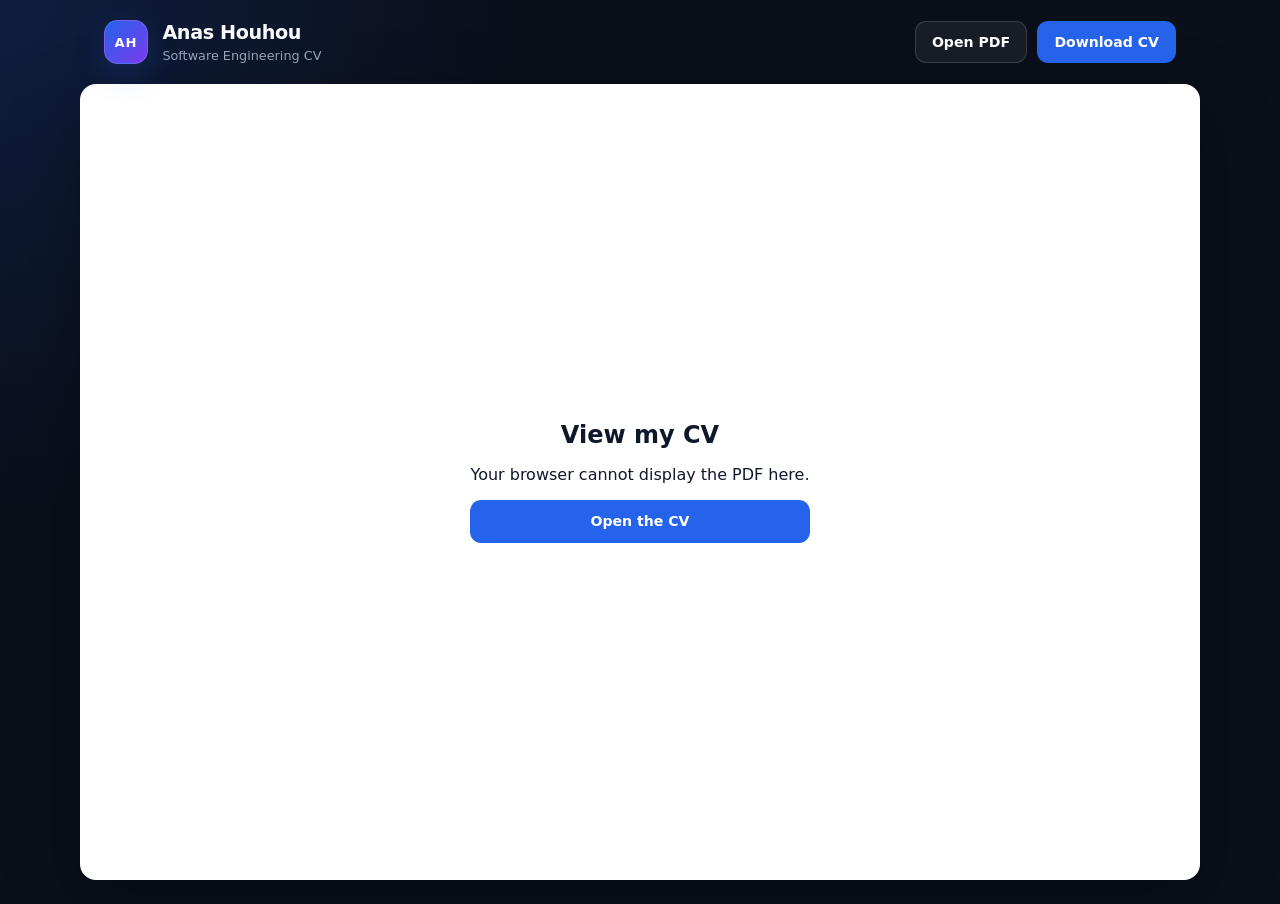
==== index.html @ bef98632 "Create CV website" ====
<!doctype html>
<html lang="en">
  <head>
    <meta charset="utf-8">
    <meta name="viewport" content="width=device-width, initial-scale=1">
    <meta name="description" content="Curriculum vitae of Anas Houhou, software engineering student at ENSIAS.">
    <meta name="theme-color" content="#101827">
    <title>Anas Houhou — CV</title>
    <link rel="stylesheet" href="styles.css">
  </head>
  <body>
    <header class="toolbar">
      <div class="identity">
        <span class="monogram" aria-hidden="true">AH</span>
        <div>
          <h1>Anas Houhou</h1>
          <p>Software Engineering CV</p>
        </div>
      </div>

      <nav aria-label="CV actions">
        <a class="button secondary" href="Cv.pdf" target="_blank" rel="noopener">Open PDF</a>
        <a class="button primary" href="Cv.pdf" download="Anas-Houhou-CV.pdf">Download CV</a>
      </nav>
    </header>

    <main>
      <section class="viewer" aria-label="CV document viewer">
        <object data="Cv.pdf#view=FitH" type="application/pdf">
          <div class="fallback">
            <h2>View my CV</h2>
            <p>Your browser cannot display the PDF here.</p>
            <a class="button primary" href="Cv.pdf">Open the CV</a>
          </div>
        </object>
      </section>
    </main>
  </body>
</html>
---- styles.css ----
:root {
  color-scheme: dark;
  font-family: Inter, ui-sans-serif, system-ui, -apple-system, BlinkMacSystemFont, "Segoe UI", sans-serif;
  background: #0a0f1a;
  color: #f8fafc;
}

* {
  box-sizing: border-box;
}

html,
body {
  min-height: 100%;
  margin: 0;
}

body {
  min-height: 100vh;
  background:
    radial-gradient(circle at top left, rgba(37, 99, 235, 0.18), transparent 32rem),
    #0a0f1a;
}

.toolbar {
  display: flex;
  align-items: center;
  justify-content: space-between;
  gap: 1.5rem;
  max-width: 1120px;
  margin: 0 auto;
  padding: 1.25rem 1.5rem;
}

.identity {
  display: flex;
  align-items: center;
  gap: 0.9rem;
}

.monogram {
  display: grid;
  width: 2.75rem;
  height: 2.75rem;
  place-items: center;
  border: 1px solid rgba(255, 255, 255, 0.14);
  border-radius: 0.85rem;
  background: linear-gradient(135deg, #2563eb, #7c3aed);
  font-size: 0.82rem;
  font-weight: 800;
  letter-spacing: 0.08em;
  box-shadow: 0 10px 30px rgba(37, 99, 235, 0.22);
}

h1,
p {
  margin: 0;
}

h1 {
  font-size: clamp(1rem, 3vw, 1.2rem);
  letter-spacing: -0.02em;
}

.identity p {
  margin-top: 0.2rem;
  color: #94a3b8;
  font-size: 0.8rem;
}

nav {
  display: flex;
  gap: 0.65rem;
}

.button {
  display: inline-flex;
  align-items: center;
  justify-content: center;
  min-height: 2.65rem;
  padding: 0 1rem;
  border: 1px solid transparent;
  border-radius: 0.7rem;
  color: #fff;
  font-size: 0.88rem;
  font-weight: 700;
  text-decoration: none;
  transition: transform 160ms ease, background-color 160ms ease, border-color 160ms ease;
}

.button:hover {
  transform: translateY(-1px);
}

.button:focus-visible {
  outline: 3px solid rgba(96, 165, 250, 0.55);
  outline-offset: 2px;
}

.primary {
  background: #2563eb;
}

.primary:hover {
  background: #1d4ed8;
}

.secondary {
  border-color: rgba(255, 255, 255, 0.14);
  background: rgba(255, 255, 255, 0.06);
}

.secondary:hover {
  border-color: rgba(255, 255, 255, 0.26);
  background: rgba(255, 255, 255, 0.1);
}

main {
  width: min(1120px, calc(100% - 3rem));
  margin: 0 auto;
  padding-bottom: 1.5rem;
}

.viewer {
  height: calc(100vh - 6.5rem);
  min-height: 520px;
  overflow: hidden;
  border: 1px solid rgba(255, 255, 255, 0.12);
  border-radius: 1rem;
  background: #fff;
  box-shadow: 0 24px 70px rgba(0, 0, 0, 0.35);
}

object {
  display: block;
  width: 100%;
  height: 100%;
}

.fallback {
  display: grid;
  height: 100%;
  place-content: center;
  gap: 1rem;
  padding: 2rem;
  color: #0f172a;
  text-align: center;
}

.fallback h2 {
  margin: 0;
}

@media (max-width: 620px) {
  .toolbar {
    align-items: stretch;
    flex-direction: column;
    padding: 1rem;
  }

  nav,
  .button {
    flex: 1;
  }

  main {
    width: calc(100% - 2rem);
  }

  .viewer {
    height: calc(100vh - 10rem);
    min-height: 440px;
  }
}
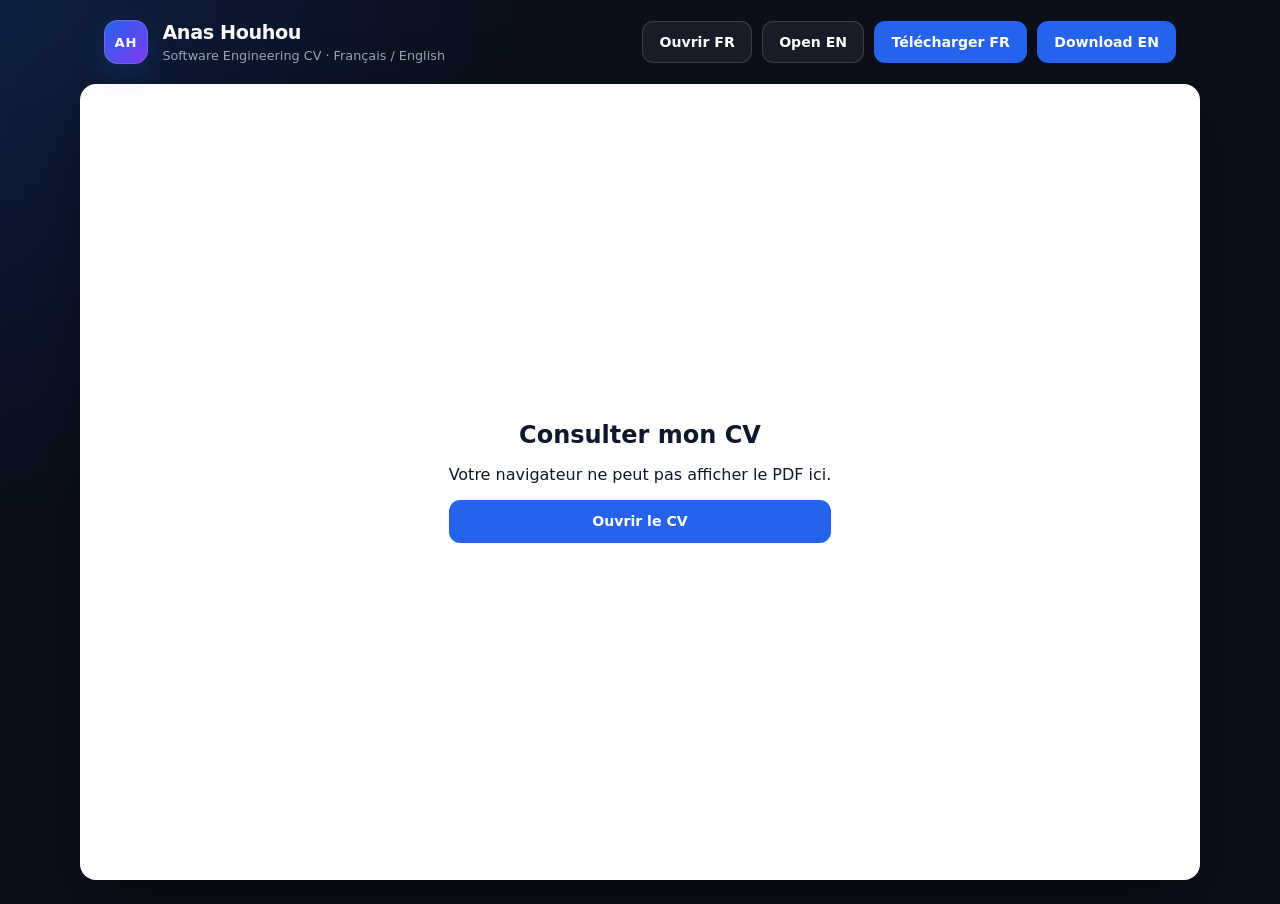
==== commit 21dd67c9: "Publish improved French and English CVs" ====
--- a/index.html
+++ b/index.html
@@ -14,13 +14,15 @@
         <span class="monogram" aria-hidden="true">AH</span>
         <div>
           <h1>Anas Houhou</h1>
-          <p>Software Engineering CV</p>
+          <p>Software Engineering CV · Français / English</p>
         </div>
       </div>
 
       <nav aria-label="CV actions">
-        <a class="button secondary" href="Cv.pdf" target="_blank" rel="noopener">Open PDF</a>
-        <a class="button primary" href="Cv.pdf" download="Anas-Houhou-CV.pdf">Download CV</a>
+        <a class="button secondary" href="Cv.pdf" target="_blank" rel="noopener">Ouvrir FR</a>
+        <a class="button secondary" href="Cv_EN.pdf" target="_blank" rel="noopener">Open EN</a>
+        <a class="button primary" href="Cv.pdf" download="Anas-Houhou-CV-FR.pdf">Télécharger FR</a>
+        <a class="button primary" href="Cv_EN.pdf" download="Anas-Houhou-CV-EN.pdf">Download EN</a>
       </nav>
     </header>
 
@@ -28,9 +30,9 @@
       <section class="viewer" aria-label="CV document viewer">
         <object data="Cv.pdf#view=FitH" type="application/pdf">
           <div class="fallback">
-            <h2>View my CV</h2>
-            <p>Your browser cannot display the PDF here.</p>
-            <a class="button primary" href="Cv.pdf">Open the CV</a>
+            <h2>Consulter mon CV</h2>
+            <p>Votre navigateur ne peut pas afficher le PDF ici.</p>
+            <a class="button primary" href="Cv.pdf">Ouvrir le CV</a>
           </div>
         </object>
       </section>
--- a/styles.css
+++ b/styles.css
@@ -70,6 +70,8 @@
 
 nav {
   display: flex;
+  flex-wrap: wrap;
+  justify-content: flex-end;
   gap: 0.65rem;
 }
 
@@ -163,6 +165,11 @@
     flex: 1;
   }
 
+  nav {
+    display: grid;
+    grid-template-columns: repeat(2, minmax(0, 1fr));
+  }
+
   main {
     width: calc(100% - 2rem);
   }
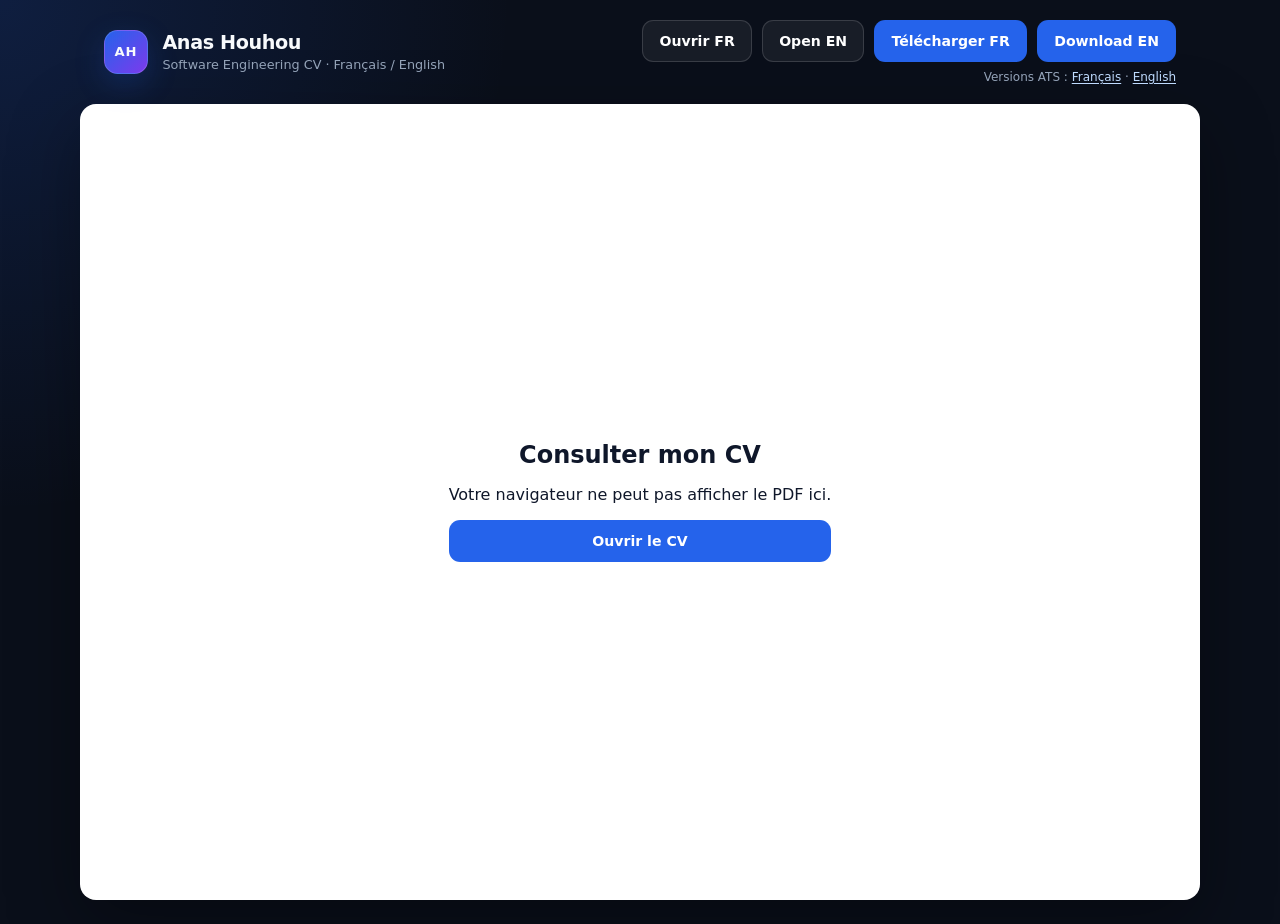
==== commit 88e0587c: "Refine CV positioning and add ATS editions" ====
--- a/index.html
+++ b/index.html
@@ -18,12 +18,15 @@
         </div>
       </div>
 
-      <nav aria-label="CV actions">
-        <a class="button secondary" href="Cv.pdf" target="_blank" rel="noopener">Ouvrir FR</a>
-        <a class="button secondary" href="Cv_EN.pdf" target="_blank" rel="noopener">Open EN</a>
-        <a class="button primary" href="Cv.pdf" download="Anas-Houhou-CV-FR.pdf">Télécharger FR</a>
-        <a class="button primary" href="Cv_EN.pdf" download="Anas-Houhou-CV-EN.pdf">Download EN</a>
-      </nav>
+      <div class="actions">
+        <nav aria-label="CV actions">
+          <a class="button secondary" href="Cv.pdf" target="_blank" rel="noopener">Ouvrir FR</a>
+          <a class="button secondary" href="Cv_EN.pdf" target="_blank" rel="noopener">Open EN</a>
+          <a class="button primary" href="Cv.pdf" download="Anas-Houhou-CV-FR.pdf">Télécharger FR</a>
+          <a class="button primary" href="Cv_EN.pdf" download="Anas-Houhou-CV-EN.pdf">Download EN</a>
+        </nav>
+        <p class="ats-links">Versions ATS : <a href="Cv_ATS_FR.pdf" download="Anas-Houhou-CV-ATS-FR.pdf">Français</a> · <a href="Cv_ATS_EN.pdf" download="Anas-Houhou-CV-ATS-EN.pdf">English</a></p>
+      </div>
     </header>
 
     <main>
--- a/styles.css
+++ b/styles.css
@@ -73,6 +73,22 @@
   flex-wrap: wrap;
   justify-content: flex-end;
   gap: 0.65rem;
+}
+
+.actions {
+  display: grid;
+  justify-items: end;
+  gap: 0.45rem;
+}
+
+.ats-links {
+  color: #94a3b8;
+  font-size: 0.75rem;
+}
+
+.ats-links a {
+  color: #bfdbfe;
+  text-underline-offset: 0.18em;
 }
 
 .button {
@@ -170,6 +186,14 @@
     grid-template-columns: repeat(2, minmax(0, 1fr));
   }
 
+  .actions {
+    justify-items: stretch;
+  }
+
+  .ats-links {
+    text-align: center;
+  }
+
   main {
     width: calc(100% - 2rem);
   }
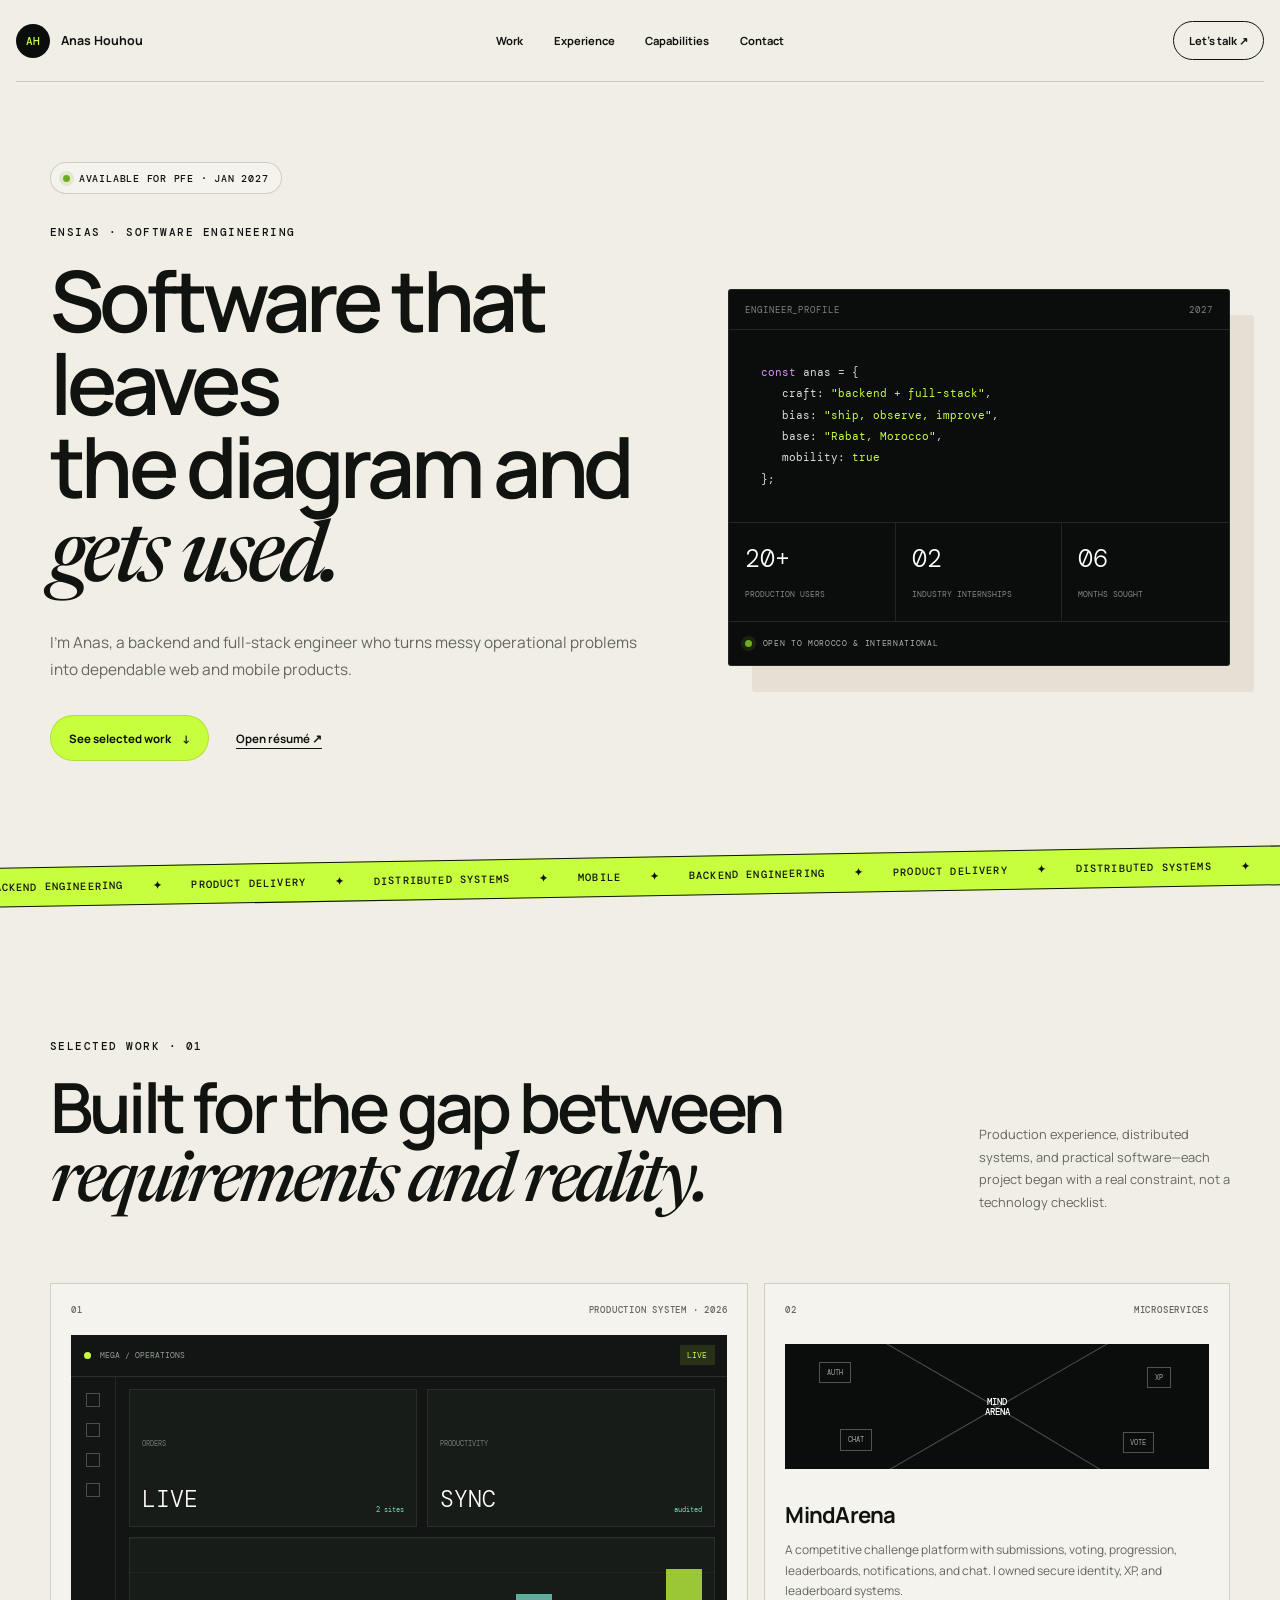
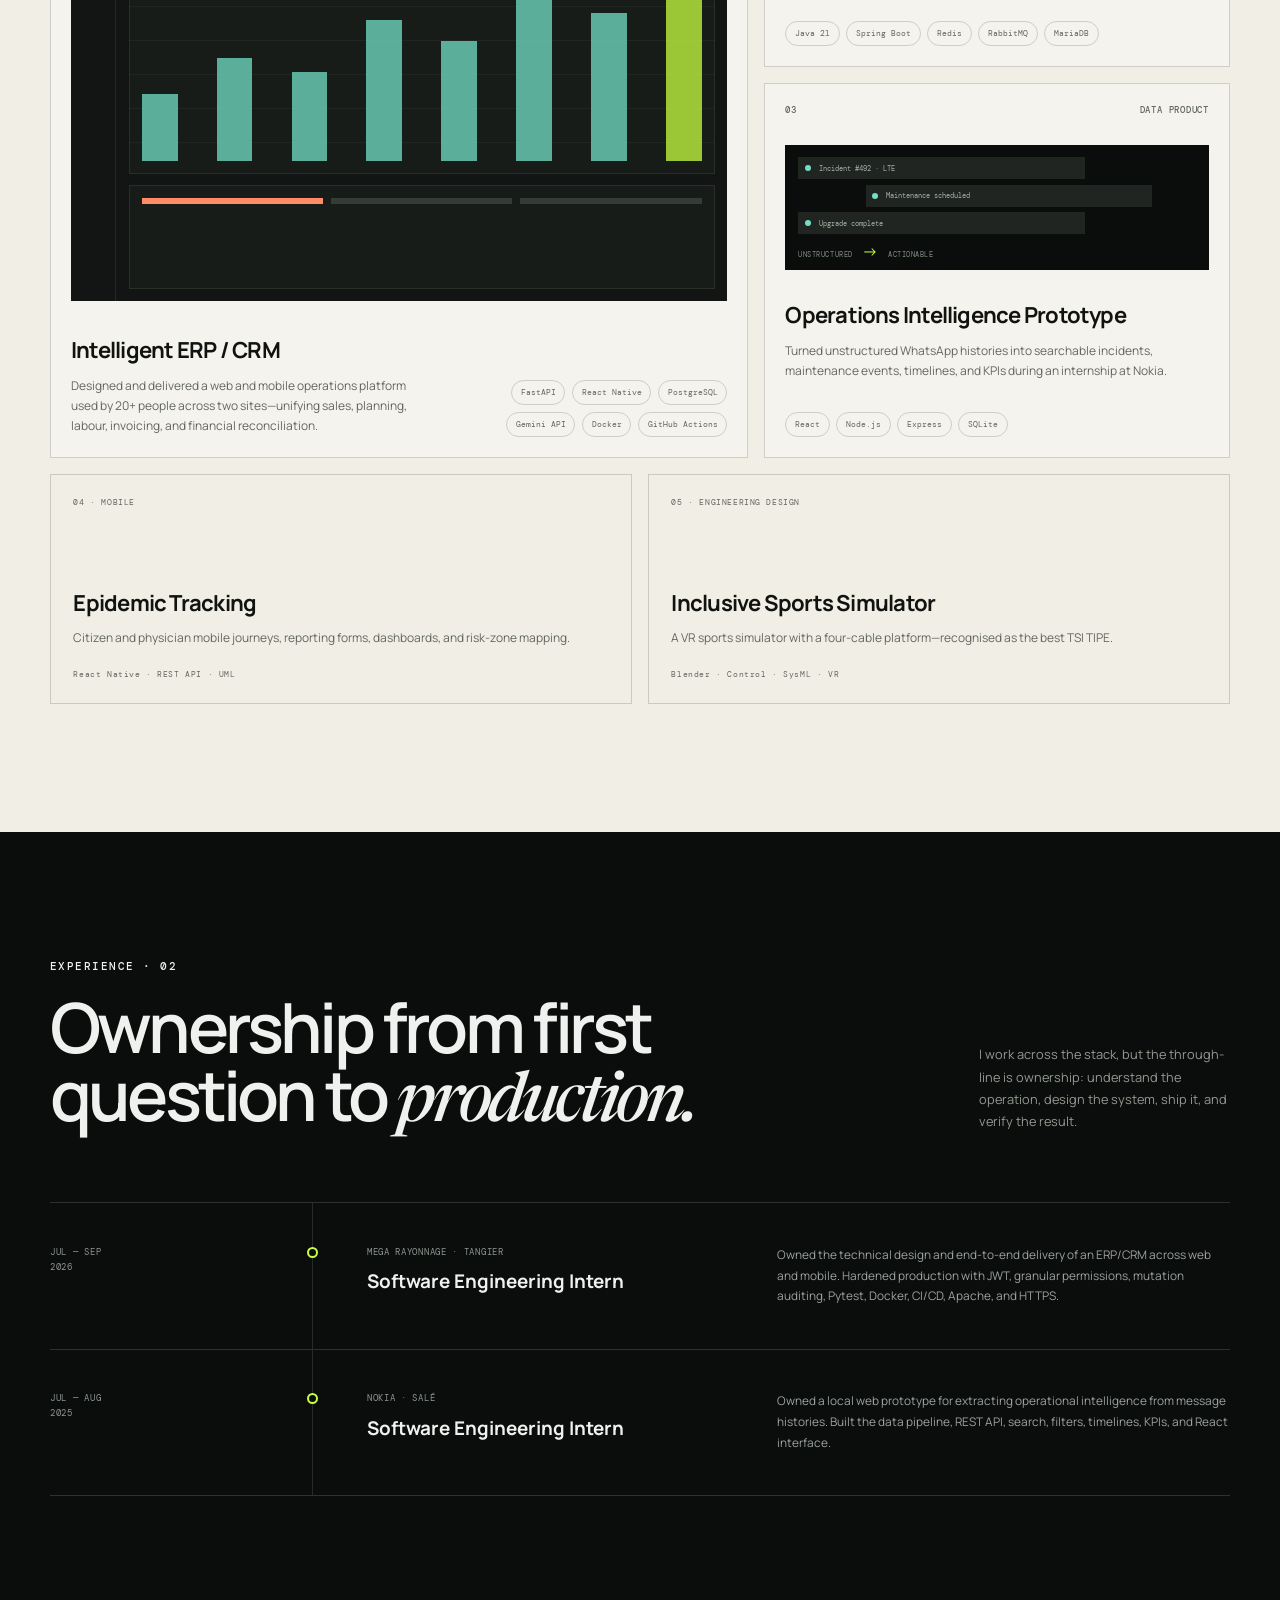
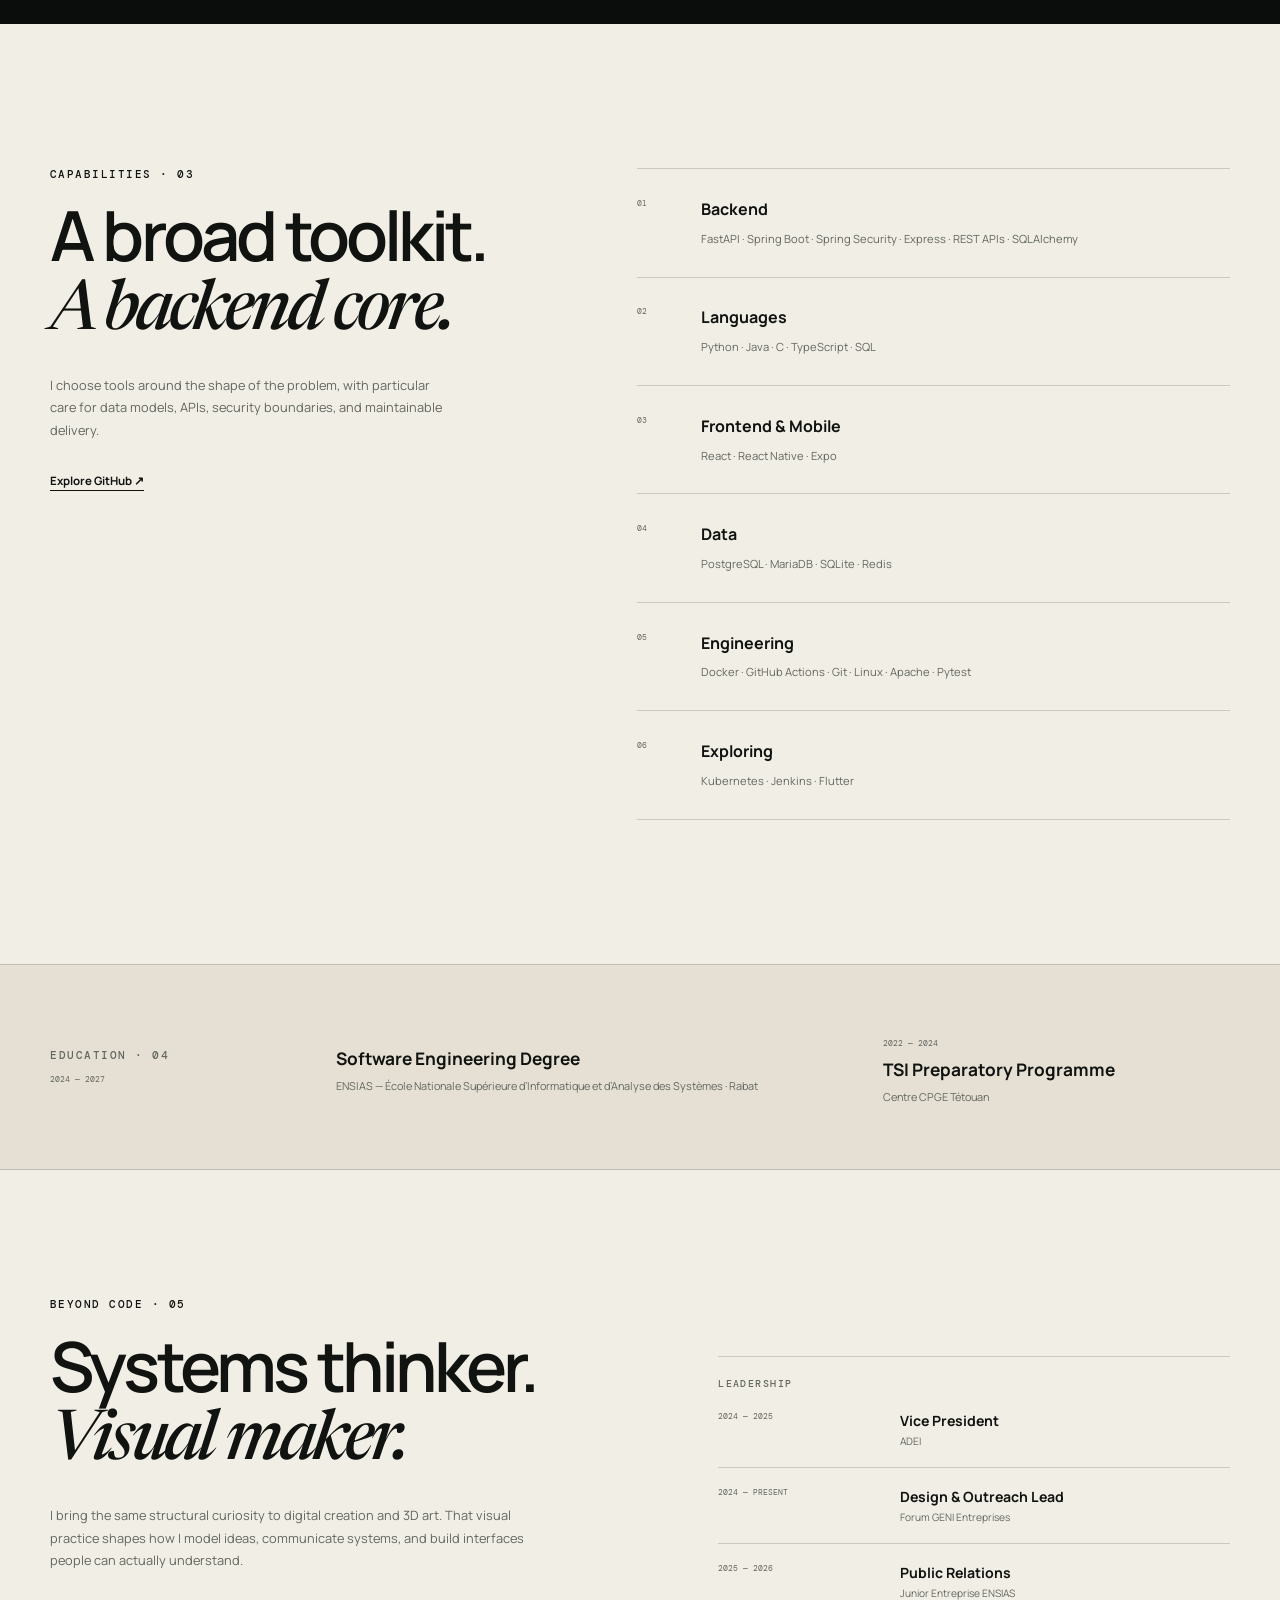
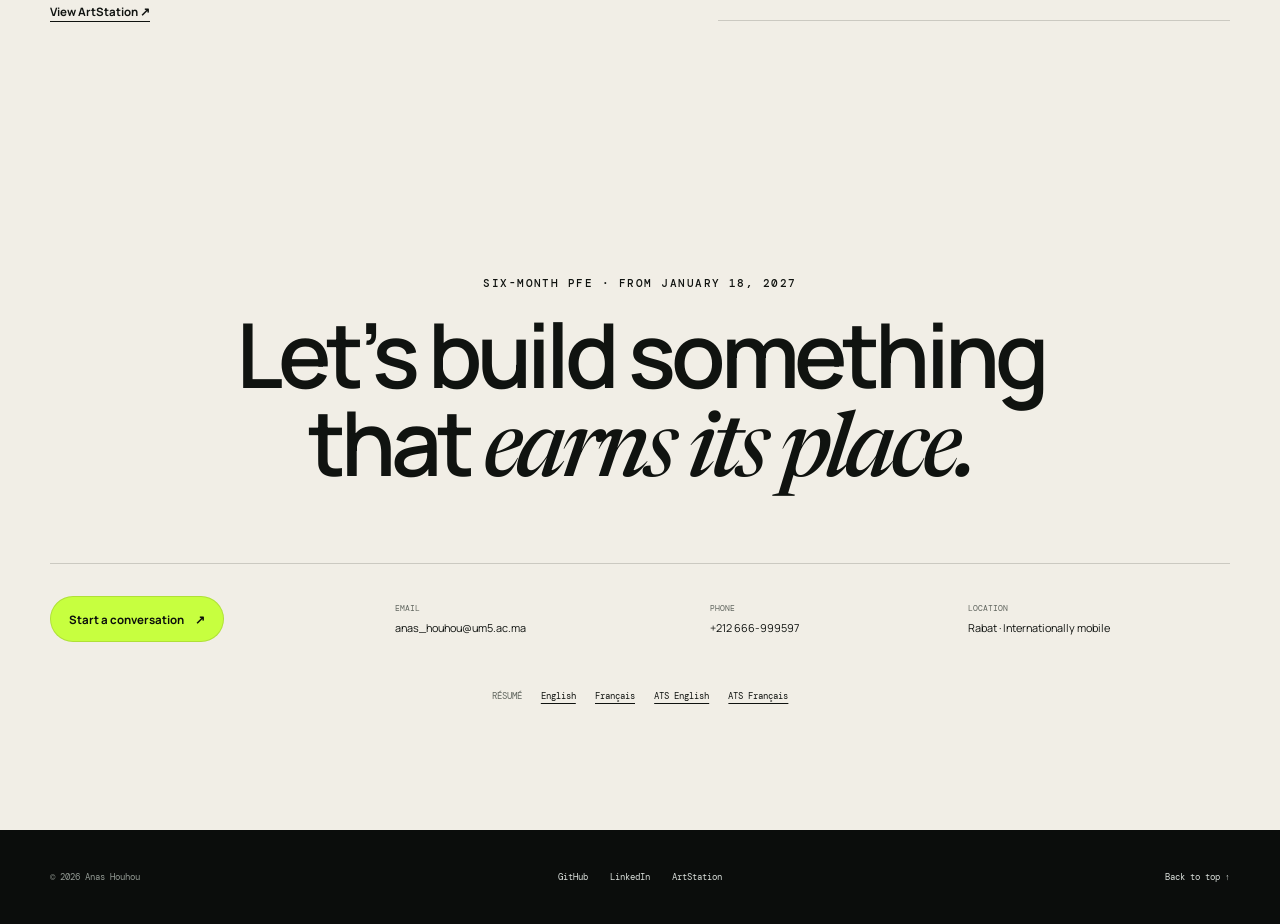
==== commit 7dc5391f: "Build full software engineering portfolio" ====
--- a/index.html
+++ b/index.html
@@ -3,42 +3,240 @@
   <head>
     <meta charset="utf-8">
     <meta name="viewport" content="width=device-width, initial-scale=1">
-    <meta name="description" content="Curriculum vitae of Anas Houhou, software engineering student at ENSIAS.">
-    <meta name="theme-color" content="#101827">
-    <title>Anas Houhou — CV</title>
+    <meta name="description" content="Anas Houhou — ENSIAS software engineering student building reliable backend, full-stack, and mobile products. Available for a six-month PFE from January 2027.">
+    <meta name="theme-color" content="#0b0d0c">
+    <meta property="og:title" content="Anas Houhou — Software Engineer">
+    <meta property="og:description" content="Backend and full-stack engineer. ENSIAS · Available for a six-month PFE from January 2027.">
+    <meta property="og:type" content="website">
+    <meta property="og:url" content="https://skur-the-plug.github.io/">
+    <title>Anas Houhou — Software Engineer</title>
+    <link rel="preconnect" href="https://fonts.googleapis.com">
+    <link rel="preconnect" href="https://fonts.gstatic.com" crossorigin>
+    <link href="https://fonts.googleapis.com/css2?family=DM+Mono:wght@300;400;500&family=Manrope:wght@400;500;600;700&family=Newsreader:ital,opsz,wght@1,6..72,500&display=swap" rel="stylesheet">
     <link rel="stylesheet" href="styles.css">
+    <script src="script.js" defer></script>
   </head>
   <body>
-    <header class="toolbar">
-      <div class="identity">
-        <span class="monogram" aria-hidden="true">AH</span>
-        <div>
-          <h1>Anas Houhou</h1>
-          <p>Software Engineering CV · Français / English</p>
+    <a class="skip-link" href="#main">Skip to content</a>
+
+    <header class="site-header">
+      <a class="brand" href="#top" aria-label="Anas Houhou, home">
+        <span class="brand-mark">AH</span>
+        <span>Anas Houhou</span>
+      </a>
+      <button class="menu-toggle" type="button" aria-expanded="false" aria-controls="main-nav">Menu</button>
+      <nav id="main-nav" aria-label="Primary navigation">
+        <a href="#work">Work</a>
+        <a href="#experience">Experience</a>
+        <a href="#capabilities">Capabilities</a>
+        <a href="#contact">Contact</a>
+      </nav>
+      <a class="header-cta" href="mailto:anas_houhou@um5.ac.ma">Let’s talk <span aria-hidden="true">↗</span></a>
+    </header>
+
+    <main id="main">
+      <section class="hero section-shell" id="top">
+        <div class="hero-copy reveal">
+          <div class="availability"><i aria-hidden="true"></i> Available for PFE · Jan 2027</div>
+          <p class="kicker">ENSIAS · Software Engineering</p>
+          <h1>Software that leaves<br>the diagram and<br><em>gets used.</em></h1>
+          <p class="hero-intro">I’m Anas, a backend and full-stack engineer who turns messy operational problems into dependable web and mobile products.</p>
+          <div class="hero-actions">
+            <a class="button button-primary" href="#work">See selected work <span aria-hidden="true">↓</span></a>
+            <a class="text-link" href="Cv_EN.pdf" target="_blank" rel="noopener">Open résumé <span aria-hidden="true">↗</span></a>
+          </div>
+        </div>
+
+        <aside class="hero-panel reveal" aria-label="Profile at a glance">
+          <div class="panel-top"><span>ENGINEER_PROFILE</span><span>2027</span></div>
+          <div class="panel-code" aria-hidden="true">
+            <p><b>const</b> anas = {</p>
+            <p class="indent">craft: <span>"backend + full-stack"</span>,</p>
+            <p class="indent">bias: <span>"ship, observe, improve"</span>,</p>
+            <p class="indent">base: <span>"Rabat, Morocco"</span>,</p>
+            <p class="indent">mobility: <span>true</span></p>
+            <p>};</p>
+          </div>
+          <div class="panel-metrics">
+            <div><strong>20+</strong><span>production users</span></div>
+            <div><strong>02</strong><span>industry internships</span></div>
+            <div><strong>06</strong><span>months sought</span></div>
+          </div>
+          <div class="panel-status"><i></i><span>OPEN TO MOROCCO & INTERNATIONAL</span></div>
+        </aside>
+      </section>
+
+      <div class="ticker" aria-hidden="true">
+        <div class="ticker-track">
+          <span>BACKEND ENGINEERING</span><b>✦</b><span>PRODUCT DELIVERY</span><b>✦</b><span>DISTRIBUTED SYSTEMS</span><b>✦</b><span>MOBILE</span><b>✦</b>
+          <span>BACKEND ENGINEERING</span><b>✦</b><span>PRODUCT DELIVERY</span><b>✦</b><span>DISTRIBUTED SYSTEMS</span><b>✦</b><span>MOBILE</span><b>✦</b>
         </div>
       </div>
 
-      <div class="actions">
-        <nav aria-label="CV actions">
-          <a class="button secondary" href="Cv.pdf" target="_blank" rel="noopener">Ouvrir FR</a>
-          <a class="button secondary" href="Cv_EN.pdf" target="_blank" rel="noopener">Open EN</a>
-          <a class="button primary" href="Cv.pdf" download="Anas-Houhou-CV-FR.pdf">Télécharger FR</a>
-          <a class="button primary" href="Cv_EN.pdf" download="Anas-Houhou-CV-EN.pdf">Download EN</a>
-        </nav>
-        <p class="ats-links">Versions ATS : <a href="Cv_ATS_FR.pdf" download="Anas-Houhou-CV-ATS-FR.pdf">Français</a> · <a href="Cv_ATS_EN.pdf" download="Anas-Houhou-CV-ATS-EN.pdf">English</a></p>
+      <section class="work section-shell" id="work">
+        <header class="section-heading reveal">
+          <div>
+            <p class="kicker">Selected work · 01</p>
+            <h2>Built for the gap between<br><em>requirements and reality.</em></h2>
+          </div>
+          <p>Production experience, distributed systems, and practical software—each project began with a real constraint, not a technology checklist.</p>
+        </header>
+
+        <div class="project-grid">
+          <article class="project project-featured reveal">
+            <div class="project-index"><span>01</span><span>PRODUCTION SYSTEM · 2026</span></div>
+            <div class="erp-visual" aria-label="Illustration of the ERP workflow">
+              <div class="erp-nav"><i></i><span>MEGA / OPERATIONS</span><b>LIVE</b></div>
+              <div class="erp-body">
+                <div class="erp-sidebar"><i></i><i></i><i></i><i></i></div>
+                <div class="erp-dashboard">
+                  <div class="erp-stat"><span>ORDERS</span><strong>LIVE</strong><small>2 sites</small></div>
+                  <div class="erp-stat"><span>PRODUCTIVITY</span><strong>SYNC</strong><small>audited</small></div>
+                  <div class="erp-chart"><span></span><span></span><span></span><span></span><span></span><span></span><span></span><span></span></div>
+                  <div class="erp-feed"><i></i><i></i><i></i></div>
+                </div>
+              </div>
+            </div>
+            <div class="project-copy">
+              <div>
+                <h3>Intelligent ERP / CRM</h3>
+                <p>Designed and delivered a web and mobile operations platform used by 20+ people across two sites—unifying sales, planning, labour, invoicing, and financial reconciliation.</p>
+              </div>
+              <ul class="tags" aria-label="Technologies used">
+                <li>FastAPI</li><li>React Native</li><li>PostgreSQL</li><li>Gemini API</li><li>Docker</li><li>GitHub Actions</li>
+              </ul>
+            </div>
+          </article>
+
+          <article class="project project-secondary reveal">
+            <div class="project-index"><span>02</span><span>MICROSERVICES</span></div>
+            <div class="micro-visual" aria-hidden="true">
+              <span class="node node-a">AUTH</span><span class="node node-b">XP</span><span class="node node-c">CHAT</span><span class="node node-d">VOTE</span>
+              <i class="line line-a"></i><i class="line line-b"></i><i class="line line-c"></i><i class="line line-d"></i>
+              <strong>MIND<br>ARENA</strong>
+            </div>
+            <h3>MindArena</h3>
+            <p>A competitive challenge platform with submissions, voting, progression, leaderboards, notifications, and chat. I owned secure identity, XP, and leaderboard systems.</p>
+            <ul class="tags"><li>Java 21</li><li>Spring Boot</li><li>Redis</li><li>RabbitMQ</li><li>MariaDB</li></ul>
+          </article>
+
+          <article class="project project-secondary reveal">
+            <div class="project-index"><span>03</span><span>DATA PRODUCT</span></div>
+            <div class="message-visual" aria-hidden="true">
+              <div><i></i><p>Incident #492 · LTE</p></div><div><i></i><p>Maintenance scheduled</p></div><div><i></i><p>Upgrade complete</p></div>
+              <span>UNSTRUCTURED</span><b>→</b><span>ACTIONABLE</span>
+            </div>
+            <h3>Operations Intelligence Prototype</h3>
+            <p>Turned unstructured WhatsApp histories into searchable incidents, maintenance events, timelines, and KPIs during an internship at Nokia.</p>
+            <ul class="tags"><li>React</li><li>Node.js</li><li>Express</li><li>SQLite</li></ul>
+          </article>
+        </div>
+
+        <div class="more-work">
+          <article class="compact-project reveal">
+            <span>04 · MOBILE</span>
+            <h3>Epidemic Tracking</h3>
+            <p>Citizen and physician mobile journeys, reporting forms, dashboards, and risk-zone mapping.</p>
+            <div>React Native · REST API · UML</div>
+          </article>
+          <article class="compact-project reveal">
+            <span>05 · ENGINEERING DESIGN</span>
+            <h3>Inclusive Sports Simulator</h3>
+            <p>A VR sports simulator with a four-cable platform—recognised as the best TSI TIPE.</p>
+            <div>Blender · Control · SysML · VR</div>
+          </article>
+        </div>
+      </section>
+
+      <section class="experience" id="experience">
+        <div class="section-shell">
+          <header class="section-heading light reveal">
+            <div><p class="kicker">Experience · 02</p><h2>Ownership from first<br>question to <em>production.</em></h2></div>
+            <p>I work across the stack, but the through-line is ownership: understand the operation, design the system, ship it, and verify the result.</p>
+          </header>
+
+          <div class="timeline">
+            <article class="timeline-row reveal">
+              <div class="timeline-date">JUL — SEP<br>2026</div>
+              <div class="timeline-marker"><i></i></div>
+              <div><p>MEGA RAYONNAGE · TANGIER</p><h3>Software Engineering Intern</h3></div>
+              <div class="timeline-description">Owned the technical design and end-to-end delivery of an ERP/CRM across web and mobile. Hardened production with JWT, granular permissions, mutation auditing, Pytest, Docker, CI/CD, Apache, and HTTPS.</div>
+            </article>
+            <article class="timeline-row reveal">
+              <div class="timeline-date">JUL — AUG<br>2025</div>
+              <div class="timeline-marker"><i></i></div>
+              <div><p>NOKIA · SALÉ</p><h3>Software Engineering Intern</h3></div>
+              <div class="timeline-description">Owned a local web prototype for extracting operational intelligence from message histories. Built the data pipeline, REST API, search, filters, timelines, KPIs, and React interface.</div>
+            </article>
+          </div>
+        </div>
+      </section>
+
+      <section class="capabilities section-shell" id="capabilities">
+        <div class="capability-intro reveal">
+          <p class="kicker">Capabilities · 03</p>
+          <h2>A broad toolkit.<br><em>A backend core.</em></h2>
+          <p>I choose tools around the shape of the problem, with particular care for data models, APIs, security boundaries, and maintainable delivery.</p>
+          <a class="text-link" href="https://github.com/skur-the-plug" target="_blank" rel="noopener">Explore GitHub <span aria-hidden="true">↗</span></a>
+        </div>
+        <div class="capability-list reveal">
+          <article><span>01</span><div><h3>Backend</h3><p>FastAPI · Spring Boot · Spring Security · Express · REST APIs · SQLAlchemy</p></div></article>
+          <article><span>02</span><div><h3>Languages</h3><p>Python · Java · C · TypeScript · SQL</p></div></article>
+          <article><span>03</span><div><h3>Frontend & Mobile</h3><p>React · React Native · Expo</p></div></article>
+          <article><span>04</span><div><h3>Data</h3><p>PostgreSQL · MariaDB · SQLite · Redis</p></div></article>
+          <article><span>05</span><div><h3>Engineering</h3><p>Docker · GitHub Actions · Git · Linux · Apache · Pytest</p></div></article>
+          <article><span>06</span><div><h3>Exploring</h3><p>Kubernetes · Jenkins · Flutter</p></div></article>
+        </div>
+      </section>
+
+      <section class="education">
+        <div class="section-shell education-grid reveal">
+          <div><p class="kicker">Education · 04</p><span>2024 — 2027</span></div>
+          <div><h3>Software Engineering Degree</h3><p>ENSIAS — École Nationale Supérieure d’Informatique et d’Analyse des Systèmes · Rabat</p></div>
+          <div><span>2022 — 2024</span><h3>TSI Preparatory Programme</h3><p>Centre CPGE Tétouan</p></div>
+        </div>
+      </section>
+
+      <section class="beyond section-shell">
+        <div class="beyond-copy reveal">
+          <p class="kicker">Beyond code · 05</p>
+          <h2>Systems thinker.<br><em>Visual maker.</em></h2>
+          <p>I bring the same structural curiosity to digital creation and 3D art. That visual practice shapes how I model ideas, communicate systems, and build interfaces people can actually understand.</p>
+          <a class="text-link" href="https://www.artstation.com/skurdaplug" target="_blank" rel="noopener">View ArtStation <span aria-hidden="true">↗</span></a>
+        </div>
+        <div class="leadership reveal">
+          <p class="kicker">Leadership</p>
+          <article><span>2024 — 2025</span><h3>Vice President</h3><p>ADEI</p></article>
+          <article><span>2024 — PRESENT</span><h3>Design & Outreach Lead</h3><p>Forum GENI Entreprises</p></article>
+          <article><span>2025 — 2026</span><h3>Public Relations</h3><p>Junior Entreprise ENSIAS</p></article>
+        </div>
+      </section>
+
+      <section class="contact section-shell reveal" id="contact">
+        <p class="kicker">Six-month PFE · From January 18, 2027</p>
+        <h2>Let’s build something<br>that <em>earns its place.</em></h2>
+        <div class="contact-grid">
+          <a class="button button-primary" href="mailto:anas_houhou@um5.ac.ma">Start a conversation <span aria-hidden="true">↗</span></a>
+          <div><span>Email</span><a href="mailto:anas_houhou@um5.ac.ma">anas_houhou@um5.ac.ma</a></div>
+          <div><span>Phone</span><a href="tel:+212666999597">+212 666-999597</a></div>
+          <div><span>Location</span><p>Rabat · Internationally mobile</p></div>
+        </div>
+        <div class="cv-links">
+          <span>RÉSUMÉ</span>
+          <a href="Cv_EN.pdf" download="Anas-Houhou-CV-EN.pdf">English</a>
+          <a href="Cv.pdf" download="Anas-Houhou-CV-FR.pdf">Français</a>
+          <a href="Cv_ATS_EN.pdf" download="Anas-Houhou-CV-ATS-EN.pdf">ATS English</a>
+          <a href="Cv_ATS_FR.pdf" download="Anas-Houhou-CV-ATS-FR.pdf">ATS Français</a>
+        </div>
+      </section>
+    </main>
+
+    <footer>
+      <div class="section-shell footer-inner">
+        <span>© <span id="year"></span> Anas Houhou</span>
+        <div><a href="https://github.com/skur-the-plug" target="_blank" rel="noopener">GitHub</a><a href="https://ma.linkedin.com/in/anas-houhou-27b7081b3/" target="_blank" rel="noopener">LinkedIn</a><a href="https://www.artstation.com/skurdaplug" target="_blank" rel="noopener">ArtStation</a></div>
+        <a href="#top">Back to top ↑</a>
       </div>
-    </header>
-
-    <main>
-      <section class="viewer" aria-label="CV document viewer">
-        <object data="Cv.pdf#view=FitH" type="application/pdf">
-          <div class="fallback">
-            <h2>Consulter mon CV</h2>
-            <p>Votre navigateur ne peut pas afficher le PDF ici.</p>
-            <a class="button primary" href="Cv.pdf">Ouvrir le CV</a>
-          </div>
-        </object>
-      </section>
-    </main>
+    </footer>
   </body>
 </html>
--- a/styles.css
+++ b/styles.css
@@ -1,205 +1,219 @@
 :root {
-  color-scheme: dark;
-  font-family: Inter, ui-sans-serif, system-ui, -apple-system, BlinkMacSystemFont, "Segoe UI", sans-serif;
-  background: #0a0f1a;
-  color: #f8fafc;
-}
-
-* {
-  box-sizing: border-box;
-}
-
-html,
-body {
-  min-height: 100%;
-  margin: 0;
-}
-
-body {
-  min-height: 100vh;
-  background:
-    radial-gradient(circle at top left, rgba(37, 99, 235, 0.18), transparent 32rem),
-    #0a0f1a;
-}
-
-.toolbar {
-  display: flex;
-  align-items: center;
-  justify-content: space-between;
-  gap: 1.5rem;
-  max-width: 1120px;
-  margin: 0 auto;
-  padding: 1.25rem 1.5rem;
-}
-
-.identity {
-  display: flex;
-  align-items: center;
-  gap: 0.9rem;
-}
-
-.monogram {
-  display: grid;
-  width: 2.75rem;
-  height: 2.75rem;
-  place-items: center;
-  border: 1px solid rgba(255, 255, 255, 0.14);
-  border-radius: 0.85rem;
-  background: linear-gradient(135deg, #2563eb, #7c3aed);
-  font-size: 0.82rem;
-  font-weight: 800;
-  letter-spacing: 0.08em;
-  box-shadow: 0 10px 30px rgba(37, 99, 235, 0.22);
-}
-
-h1,
-p {
-  margin: 0;
-}
-
-h1 {
-  font-size: clamp(1rem, 3vw, 1.2rem);
-  letter-spacing: -0.02em;
-}
-
-.identity p {
-  margin-top: 0.2rem;
-  color: #94a3b8;
-  font-size: 0.8rem;
-}
-
-nav {
-  display: flex;
-  flex-wrap: wrap;
-  justify-content: flex-end;
-  gap: 0.65rem;
-}
-
-.actions {
-  display: grid;
-  justify-items: end;
-  gap: 0.45rem;
-}
-
-.ats-links {
-  color: #94a3b8;
-  font-size: 0.75rem;
-}
-
-.ats-links a {
-  color: #bfdbfe;
-  text-underline-offset: 0.18em;
-}
-
-.button {
-  display: inline-flex;
-  align-items: center;
-  justify-content: center;
-  min-height: 2.65rem;
-  padding: 0 1rem;
-  border: 1px solid transparent;
-  border-radius: 0.7rem;
-  color: #fff;
-  font-size: 0.88rem;
-  font-weight: 700;
-  text-decoration: none;
-  transition: transform 160ms ease, background-color 160ms ease, border-color 160ms ease;
-}
-
-.button:hover {
-  transform: translateY(-1px);
-}
-
-.button:focus-visible {
-  outline: 3px solid rgba(96, 165, 250, 0.55);
-  outline-offset: 2px;
-}
-
-.primary {
-  background: #2563eb;
-}
-
-.primary:hover {
-  background: #1d4ed8;
-}
-
-.secondary {
-  border-color: rgba(255, 255, 255, 0.14);
-  background: rgba(255, 255, 255, 0.06);
-}
-
-.secondary:hover {
-  border-color: rgba(255, 255, 255, 0.26);
-  background: rgba(255, 255, 255, 0.1);
-}
-
-main {
-  width: min(1120px, calc(100% - 3rem));
-  margin: 0 auto;
-  padding-bottom: 1.5rem;
-}
-
-.viewer {
-  height: calc(100vh - 6.5rem);
-  min-height: 520px;
-  overflow: hidden;
-  border: 1px solid rgba(255, 255, 255, 0.12);
-  border-radius: 1rem;
-  background: #fff;
-  box-shadow: 0 24px 70px rgba(0, 0, 0, 0.35);
-}
-
-object {
-  display: block;
-  width: 100%;
-  height: 100%;
-}
-
-.fallback {
-  display: grid;
-  height: 100%;
-  place-content: center;
-  gap: 1rem;
-  padding: 2rem;
-  color: #0f172a;
-  text-align: center;
-}
-
-.fallback h2 {
-  margin: 0;
-}
-
-@media (max-width: 620px) {
-  .toolbar {
-    align-items: stretch;
-    flex-direction: column;
-    padding: 1rem;
-  }
-
-  nav,
-  .button {
-    flex: 1;
-  }
-
-  nav {
-    display: grid;
-    grid-template-columns: repeat(2, minmax(0, 1fr));
-  }
-
-  .actions {
-    justify-items: stretch;
-  }
-
-  .ats-links {
-    text-align: center;
-  }
-
-  main {
-    width: calc(100% - 2rem);
-  }
-
-  .viewer {
-    height: calc(100vh - 10rem);
-    min-height: 440px;
-  }
-}
+  --ink: #101310;
+  --night: #0b0d0c;
+  --paper: #f1eee6;
+  --paper-deep: #e6e0d4;
+  --muted: #626760;
+  --line: rgba(16, 19, 16, 0.17);
+  --lime: #c7ff3f;
+  --mint: #72dfc4;
+  --orange: #ff8c66;
+  --mono: "DM Mono", monospace;
+  --sans: "Manrope", sans-serif;
+  --serif: "Newsreader", serif;
+}
+
+* { box-sizing: border-box; }
+html { scroll-behavior: smooth; }
+body { margin: 0; overflow-x: hidden; background: var(--paper); color: var(--ink); font-family: var(--sans); }
+a { color: inherit; }
+.skip-link { position: fixed; top: -5rem; left: 1rem; z-index: 20; padding: .75rem 1rem; background: var(--lime); color: var(--night); }
+.skip-link:focus { top: 1rem; }
+.section-shell { width: min(1180px, calc(100% - 48px)); margin-inline: auto; }
+.kicker { margin: 0 0 1.15rem; font: 500 .66rem/1.4 var(--mono); letter-spacing: .14em; text-transform: uppercase; }
+h1, h2 { margin: 0; font-weight: 600; letter-spacing: -.055em; line-height: .98; }
+h1 em, h2 em { font-family: var(--serif); font-weight: 500; }
+h2 { font-size: clamp(2.8rem, 5.4vw, 5.2rem); }
+
+.site-header { position: relative; z-index: 10; width: min(1280px, calc(100% - 32px)); height: 82px; margin: 0 auto; display: grid; grid-template-columns: 1fr auto 1fr; align-items: center; border-bottom: 1px solid var(--line); }
+.brand { display: inline-flex; align-items: center; gap: .7rem; width: max-content; font-size: .78rem; font-weight: 700; text-decoration: none; }
+.brand-mark { display: grid; width: 34px; height: 34px; place-items: center; border-radius: 50%; background: var(--night); color: var(--lime); font: 500 .7rem var(--mono); }
+nav { display: flex; gap: 1.9rem; }
+nav a, .header-cta { font-size: .7rem; font-weight: 700; text-decoration: none; }
+.header-cta { justify-self: end; padding: .7rem .95rem; border: 1px solid var(--ink); border-radius: 999px; transition: background .2s, color .2s; }
+.header-cta:hover { background: var(--ink); color: white; }
+.menu-toggle { display: none; }
+
+.hero { min-height: 710px; display: grid; grid-template-columns: 1.08fr .92fr; gap: 7vw; align-items: center; padding: 5rem 0 6rem; }
+.availability { display: inline-flex; align-items: center; gap: .55rem; margin-bottom: 2rem; padding: .54rem .76rem; border: 1px solid var(--line); border-radius: 999px; background: rgba(255,255,255,.3); font: 500 .6rem var(--mono); letter-spacing: .08em; text-transform: uppercase; }
+.availability i, .panel-status i { width: 7px; height: 7px; border-radius: 50%; background: #6fac20; box-shadow: 0 0 0 4px rgba(111,172,32,.14); }
+h1 { font-size: clamp(3.35rem, 6.6vw, 6.5rem); }
+.hero-intro { max-width: 630px; margin: 1.7rem 0 2rem; color: var(--muted); font-size: .96rem; line-height: 1.75; }
+.hero-actions { display: flex; align-items: center; gap: 1.7rem; }
+.button { display: inline-flex; align-items: center; justify-content: center; gap: .65rem; padding: .95rem 1.2rem; border-radius: 999px; font-size: .72rem; font-weight: 700; text-decoration: none; transition: transform .2s, background .2s; }
+.button:hover { transform: translateY(-2px); }
+.button-primary { background: var(--lime); color: var(--night); box-shadow: inset 0 0 0 1px rgba(0,0,0,.12); }
+.button-primary:hover { background: #d8ff79; }
+.text-link { font-size: .72rem; font-weight: 700; text-decoration-thickness: 1px; text-underline-offset: 5px; }
+
+.hero-panel { overflow: hidden; margin-top: 2rem; border: 1px solid rgba(255,255,255,.1); border-radius: 3px; background: var(--night); color: #d9ded9; box-shadow: 24px 26px 0 var(--paper-deep); transform: rotate(1.2deg); }
+.panel-top { display: flex; justify-content: space-between; padding: .85rem 1rem; border-bottom: 1px solid rgba(255,255,255,.1); color: #7d857e; font: .55rem var(--mono); letter-spacing: .1em; }
+.panel-code { padding: 2rem; font: 400 .7rem/1.9 var(--mono); }
+.panel-code p { margin: 0; }
+.panel-code b { color: #dd8eff; font-weight: 400; }
+.panel-code span { color: var(--lime); }
+.panel-code .indent { padding-left: 1.3rem; }
+.panel-metrics { display: grid; grid-template-columns: repeat(3, 1fr); border-top: 1px solid rgba(255,255,255,.1); border-bottom: 1px solid rgba(255,255,255,.1); }
+.panel-metrics div { padding: 1.2rem 1rem; border-right: 1px solid rgba(255,255,255,.1); }
+.panel-metrics div:last-child { border: 0; }
+.panel-metrics strong { display: block; margin-bottom: .3rem; color: white; font: 300 1.55rem var(--mono); }
+.panel-metrics span { color: #7f8981; font: .49rem var(--mono); text-transform: uppercase; }
+.panel-status { display: flex; align-items: center; gap: .65rem; padding: 1rem; color: #a9b2aa; font: .52rem var(--mono); letter-spacing: .08em; }
+
+.ticker { overflow: hidden; border-block: 1px solid var(--ink); background: var(--lime); transform: rotate(-1deg) scale(1.02); }
+.ticker-track { width: max-content; display: flex; gap: 1.8rem; padding: .75rem 0; animation: ticker 30s linear infinite; font: 500 .64rem var(--mono); letter-spacing: .1em; }
+@keyframes ticker { to { transform: translateX(-50%); } }
+
+.work { padding: 9rem 0 8rem; }
+.section-heading { display: grid; grid-template-columns: 1.55fr .45fr; gap: 4rem; align-items: end; margin-bottom: 4rem; }
+.section-heading > p { margin: 0 0 .35rem; color: var(--muted); font-size: .8rem; line-height: 1.75; }
+.project-grid { display: grid; grid-template-columns: 1.2fr .8fr; gap: 1rem; }
+.project { display: flex; flex-direction: column; min-height: 375px; padding: 1.25rem; border: 1px solid var(--line); background: rgba(255,255,255,.28); transition: background .2s; }
+.project:hover { background: rgba(255,255,255,.58); }
+.project-featured { grid-row: span 2; min-height: 766px; }
+.project-index { display: flex; justify-content: space-between; color: var(--muted); font: 500 .54rem var(--mono); letter-spacing: .09em; }
+.project h3, .compact-project h3 { margin: .85rem 0 .65rem; font-size: 1.38rem; letter-spacing: -.035em; }
+.project p, .compact-project p { margin: 0; color: var(--muted); font-size: .75rem; line-height: 1.7; }
+.project-copy { display: grid; grid-template-columns: 1.1fr .9fr; gap: 2rem; }
+.tags { display: flex; flex-wrap: wrap; align-content: end; justify-content: flex-end; gap: .4rem; margin: 0; padding: 0; list-style: none; }
+.tags li { padding: .38rem .55rem; border: 1px solid var(--line); border-radius: 999px; color: var(--muted); font: .52rem var(--mono); }
+.project-secondary .tags { justify-content: flex-start; margin-top: auto; padding-top: 1.2rem; }
+.erp-visual { flex: 1; min-height: 405px; margin: 1.2rem 0; overflow: hidden; background: #121513; color: white; }
+.erp-nav { display: flex; align-items: center; gap: .55rem; height: 42px; padding: 0 .8rem; border-bottom: 1px solid rgba(255,255,255,.1); font: .48rem var(--mono); color: #949d95; }
+.erp-nav i { width: 7px; height: 7px; border-radius: 50%; background: var(--lime); }
+.erp-nav b { margin-left: auto; padding: .3rem .45rem; background: rgba(199,255,63,.12); color: var(--lime); font-weight: 400; }
+.erp-body { display: grid; grid-template-columns: 45px 1fr; height: calc(100% - 42px); }
+.erp-sidebar { display: grid; align-content: start; justify-content: center; gap: 1rem; padding-top: 1rem; border-right: 1px solid rgba(255,255,255,.08); }
+.erp-sidebar i { width: 14px; height: 14px; border: 1px solid #49514b; }
+.erp-dashboard { display: grid; grid-template-columns: 1fr 1fr; gap: .65rem; padding: .8rem; }
+.erp-stat, .erp-chart, .erp-feed { padding: .75rem; border: 1px solid rgba(255,255,255,.08); background: #181c19; }
+.erp-stat { display: grid; grid-template-columns: 1fr auto; align-items: end; }
+.erp-stat span { grid-column: 1 / -1; color: #727b74; font: .46rem var(--mono); }
+.erp-stat strong { font: 300 1.45rem var(--mono); }
+.erp-stat small { color: var(--mint); font: .45rem var(--mono); }
+.erp-chart { grid-column: 1 / -1; min-height: 165px; display: flex; align-items: end; gap: 7%; background-image: linear-gradient(rgba(255,255,255,.04) 1px, transparent 1px); background-size: 100% 34px; }
+.erp-chart span { width: 7%; background: var(--mint); opacity: .75; }
+.erp-chart span:nth-child(1) { height: 32%; }.erp-chart span:nth-child(2) { height: 49%; }.erp-chart span:nth-child(3) { height: 42%; }.erp-chart span:nth-child(4) { height: 67%; }.erp-chart span:nth-child(5) { height: 57%; }.erp-chart span:nth-child(6) { height: 79%; }.erp-chart span:nth-child(7) { height: 70%; }.erp-chart span:nth-child(8) { height: 91%; background: var(--lime); }
+.erp-feed { grid-column: 1 / -1; display: flex; gap: .5rem; }
+.erp-feed i { flex: 1; height: 6px; background: #353c37; }
+.erp-feed i:first-child { background: var(--orange); }
+.micro-visual, .message-visual { position: relative; height: 125px; margin: 1.8rem 0 1rem; overflow: hidden; background: var(--night); }
+.micro-visual strong { position: absolute; z-index: 2; left: 50%; top: 50%; transform: translate(-50%,-50%); color: white; font: 500 .58rem/1.1 var(--mono); text-align: center; }
+.node { position: absolute; z-index: 2; padding: .32rem .42rem; border: 1px solid #4c554e; color: #9aa49c; font: .43rem var(--mono); }
+.node-a { top: 14%; left: 8%; }.node-b { top: 18%; right: 9%; }.node-c { bottom: 15%; left: 13%; }.node-d { right: 13%; bottom: 13%; }
+.micro-visual .line { position: absolute; left: 50%; top: 50%; width: 38%; height: 1px; transform-origin: left; background: #485049; }
+.line-a { transform: rotate(-150deg); }.line-b { transform: rotate(-30deg); }.line-c { transform: rotate(150deg); }.line-d { transform: rotate(31deg); }
+.message-visual { padding: .8rem; }
+.message-visual div { display: flex; align-items: center; gap: .5rem; width: 72%; margin-bottom: .35rem; padding: .4rem; background: #202521; color: #a8b1aa; }
+.message-visual div:nth-child(2) { margin-left: 17%; }
+.message-visual i { width: 6px; height: 6px; border-radius: 50%; background: var(--mint); }
+.message-visual p { color: inherit; font: .44rem var(--mono); }
+.message-visual > span { color: #828b84; font: .43rem var(--mono); letter-spacing: .08em; }
+.message-visual > b { margin: 0 .6rem; color: var(--lime); font-weight: 400; }
+.more-work { display: grid; grid-template-columns: 1fr 1fr; gap: 1rem; margin-top: 1rem; }
+.compact-project { min-height: 230px; display: flex; flex-direction: column; justify-content: flex-end; padding: 1.4rem; border: 1px solid var(--line); }
+.compact-project > span, .compact-project > div { color: var(--muted); font: .53rem var(--mono); letter-spacing: .07em; }
+.compact-project > span { margin-bottom: auto; }
+.compact-project > div { margin-top: 1.3rem; }
+
+.experience { padding: 8rem 0; background: var(--night); color: #eef1ee; }
+.section-heading.light > p { color: #929990; }
+.timeline { border-top: 1px solid rgba(255,255,255,.15); }
+.timeline-row { display: grid; grid-template-columns: .55fr 45px 1fr 1.2fr; gap: 2rem; padding: 2.6rem 0; border-bottom: 1px solid rgba(255,255,255,.15); }
+.timeline-date, .timeline-row > div:nth-child(3) p { margin: 0; color: #8d958e; font: .55rem/1.65 var(--mono); letter-spacing: .08em; }
+.timeline-row h3 { margin: .55rem 0 0; font-size: 1.18rem; }
+.timeline-description { color: #9ca49d; font-size: .74rem; line-height: 1.75; }
+.timeline-marker { position: relative; }
+.timeline-marker::before { content: ""; position: absolute; left: 50%; top: -2.6rem; bottom: -2.6rem; width: 1px; background: rgba(255,255,255,.12); }
+.timeline-marker i { position: absolute; z-index: 1; top: 2px; left: calc(50% - 5px); width: 11px; height: 11px; border: 2px solid var(--lime); border-radius: 50%; background: var(--night); }
+
+.capabilities { display: grid; grid-template-columns: .9fr 1.1fr; gap: 8vw; padding: 9rem 0; }
+.capability-intro { position: sticky; top: 3rem; align-self: start; }
+.capability-intro > p:nth-of-type(2) { max-width: 400px; margin: 1.7rem 0; color: var(--muted); font-size: .8rem; line-height: 1.75; }
+.capability-list { border-top: 1px solid var(--line); }
+.capability-list article { display: grid; grid-template-columns: 48px 1fr; gap: 1rem; padding: 1.8rem 0; border-bottom: 1px solid var(--line); }
+.capability-list article > span { color: var(--muted); font: .52rem var(--mono); }
+.capability-list h3 { margin: 0 0 .55rem; font-size: 1rem; }
+.capability-list p { margin: 0; color: var(--muted); font-size: .7rem; line-height: 1.7; }
+
+.education { padding: 4rem 0; border-block: 1px solid var(--line); background: var(--paper-deep); }
+.education-grid { display: grid; grid-template-columns: .55fr 1.15fr .8fr; gap: 3rem; align-items: center; }
+.education-grid span { color: var(--muted); font: .53rem var(--mono); }
+.education-grid h3 { margin: .45rem 0; font-size: 1.08rem; }
+.education-grid p { margin: 0; color: var(--muted); font-size: .68rem; line-height: 1.6; }
+
+.beyond { display: grid; grid-template-columns: 1.05fr .95fr; gap: 8vw; padding: 8rem 0; }
+.beyond-copy > p:nth-of-type(2) { max-width: 510px; margin: 1.7rem 0; color: var(--muted); font-size: .8rem; line-height: 1.75; }
+.leadership { align-self: end; border-top: 1px solid var(--line); }
+.leadership > .kicker { padding-top: 1rem; }
+.leadership article { display: grid; grid-template-columns: .55fr 1fr; padding: 1.2rem 0; border-bottom: 1px solid var(--line); }
+.leadership article span { grid-row: span 2; color: var(--muted); font: .5rem var(--mono); }
+.leadership h3, .leadership p { margin: 0; }
+.leadership h3 { font-size: .88rem; }
+.leadership p { margin-top: .25rem; color: var(--muted); font-size: .64rem; }
+
+.contact { padding: 8rem 0; text-align: center; }
+.contact h2 { font-size: clamp(3.5rem, 7vw, 7rem); }
+.contact-grid { display: grid; grid-template-columns: 1.1fr 1fr .8fr .9fr; gap: 1.5rem; align-items: center; margin-top: 4rem; padding-top: 2rem; border-top: 1px solid var(--line); text-align: left; }
+.contact-grid .button { justify-self: start; }
+.contact-grid div { display: grid; gap: .4rem; }
+.contact-grid div span { color: var(--muted); font: .5rem var(--mono); text-transform: uppercase; }
+.contact-grid div a, .contact-grid div p { margin: 0; font-size: .68rem; text-decoration: none; }
+.cv-links { display: flex; justify-content: center; gap: 1.2rem; margin-top: 3rem; font: .55rem var(--mono); }
+.cv-links span { color: var(--muted); }
+.cv-links a { text-underline-offset: 4px; }
+
+footer { background: var(--night); color: #939a94; }
+.footer-inner { min-height: 94px; display: grid; grid-template-columns: 1fr auto 1fr; align-items: center; font: .54rem var(--mono); }
+.footer-inner div { display: flex; gap: 1.4rem; }
+.footer-inner a { color: #dce1dd; text-decoration: none; }
+.footer-inner > a { justify-self: end; }
+
+.reveal { opacity: 0; transform: translateY(22px); transition: opacity .7s ease, transform .7s ease; }
+.reveal.visible { opacity: 1; transform: none; }
+
+@media (prefers-reduced-motion: reduce) {
+  html { scroll-behavior: auto; }
+  .ticker-track { animation: none; }
+  .reveal { opacity: 1; transform: none; transition: none; }
+}
+
+@media (max-width: 820px) {
+  .section-shell { width: min(100% - 30px, 700px); }
+  .site-header { grid-template-columns: 1fr auto; }
+  .header-cta { display: none; }
+  .menu-toggle { display: block; padding: .5rem .7rem; border: 1px solid var(--line); background: transparent; font: 500 .62rem var(--mono); }
+  nav { position: absolute; top: 70px; right: 0; display: none; min-width: 175px; padding: 1rem; border: 1px solid var(--line); background: var(--paper); flex-direction: column; gap: 1rem; }
+  nav.open { display: flex; }
+  .hero { min-height: auto; grid-template-columns: 1fr; gap: 2rem; padding: 4.5rem 0 6rem; }
+  h1 { font-size: clamp(3.1rem, 13vw, 5.2rem); }
+  .hero-panel { margin: 1rem .7rem 0 0; box-shadow: 13px 15px 0 var(--paper-deep); }
+  .section-heading { grid-template-columns: 1fr; gap: 1.5rem; }
+  .project-grid { grid-template-columns: 1fr; }
+  .project-featured { min-height: 720px; }
+  .project-copy { grid-template-columns: 1fr; }
+  .project-copy .tags { justify-content: flex-start; }
+  .timeline-row { grid-template-columns: 80px 20px 1fr; gap: 1rem; }
+  .timeline-description { grid-column: 3; }
+  .capabilities { grid-template-columns: 1fr; }
+  .capability-intro { position: static; }
+  .education-grid, .beyond { grid-template-columns: 1fr; }
+  .contact-grid { grid-template-columns: 1fr 1fr; }
+  .footer-inner { grid-template-columns: 1fr; justify-items: center; gap: .8rem; padding: 1.7rem 0; text-align: center; }
+  .footer-inner > a { justify-self: center; }
+}
+
+@media (max-width: 520px) {
+  .brand > span:last-child { display: none; }
+  .hero-actions { align-items: flex-start; flex-direction: column; }
+  .panel-code { padding-inline: 1rem; font-size: .61rem; }
+  .panel-metrics strong { font-size: 1.15rem; }
+  .panel-metrics span { font-size: .4rem; }
+  .erp-visual { min-height: 350px; }
+  .erp-stat strong { font-size: 1.05rem; }
+  .more-work, .contact-grid { grid-template-columns: 1fr; }
+  .timeline-row { grid-template-columns: 1fr; }
+  .timeline-marker { display: none; }
+  .timeline-description { grid-column: auto; }
+  .cv-links { flex-wrap: wrap; }
+}
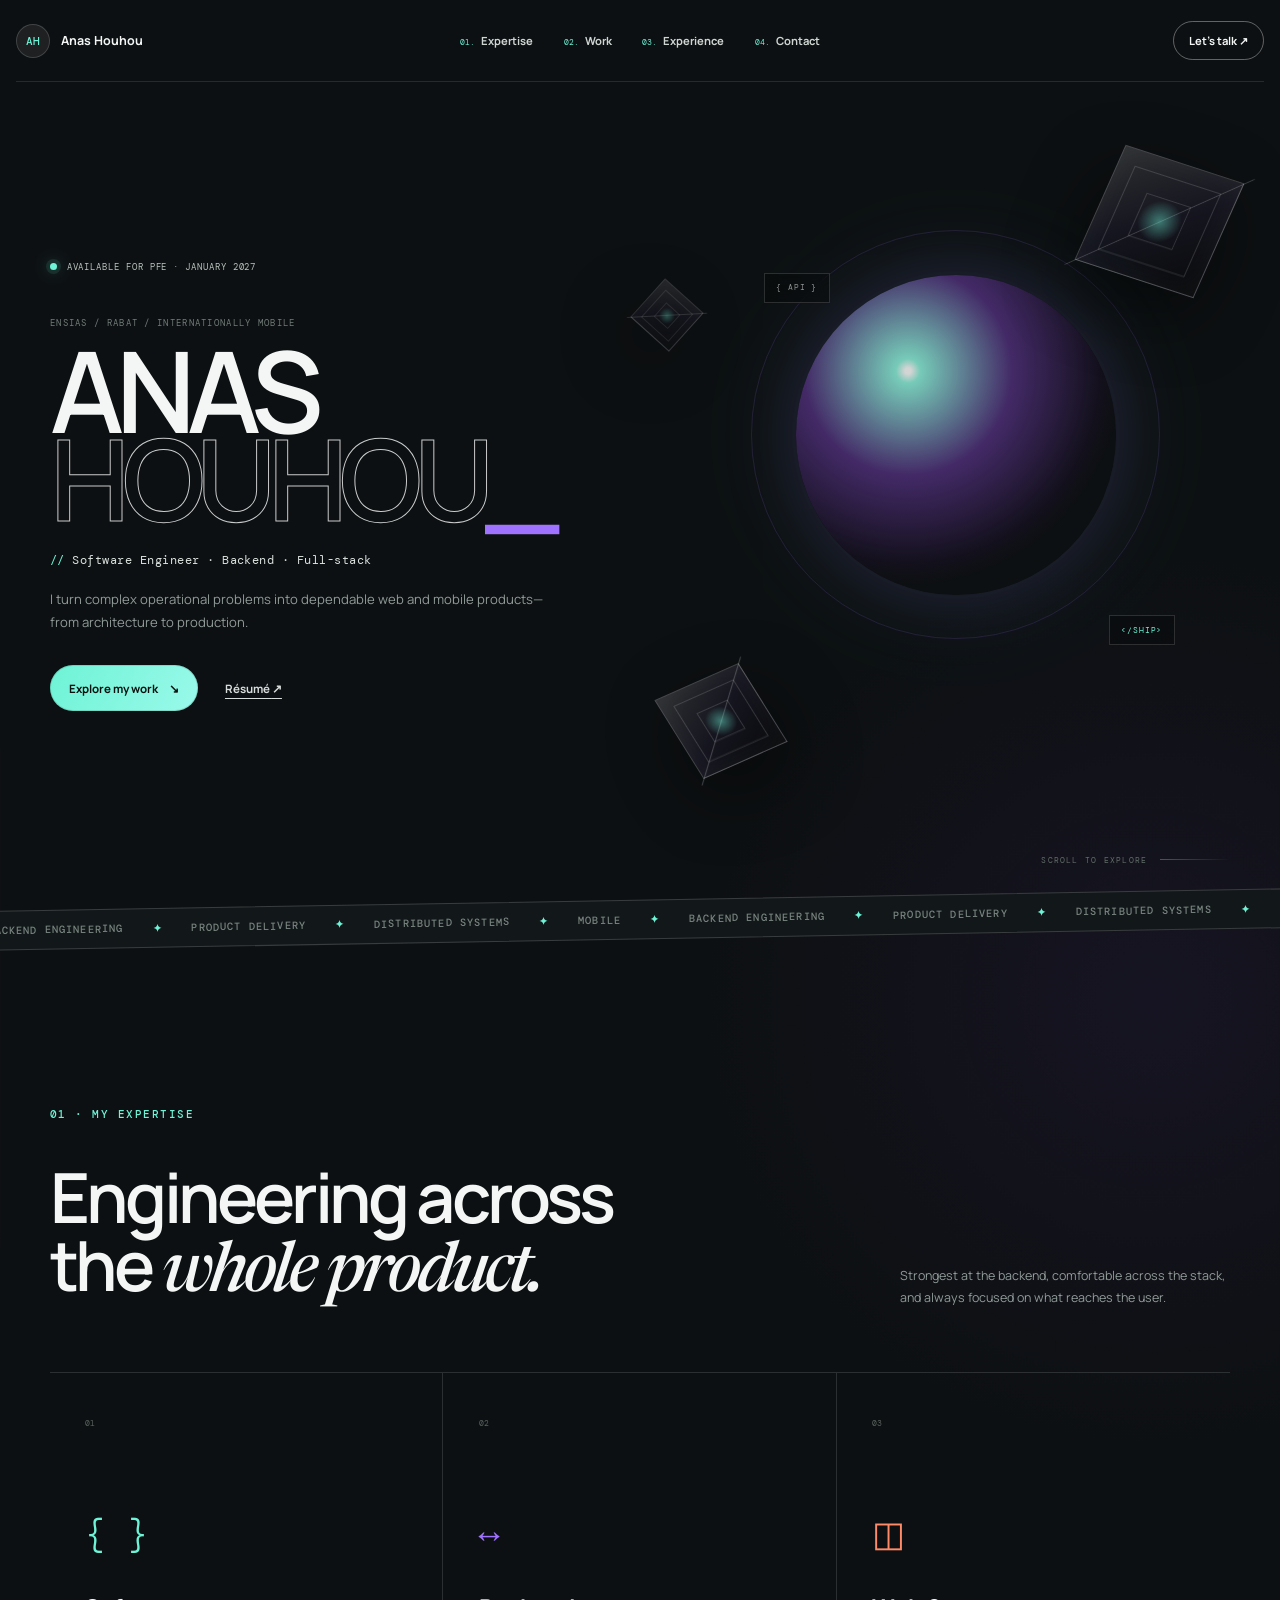
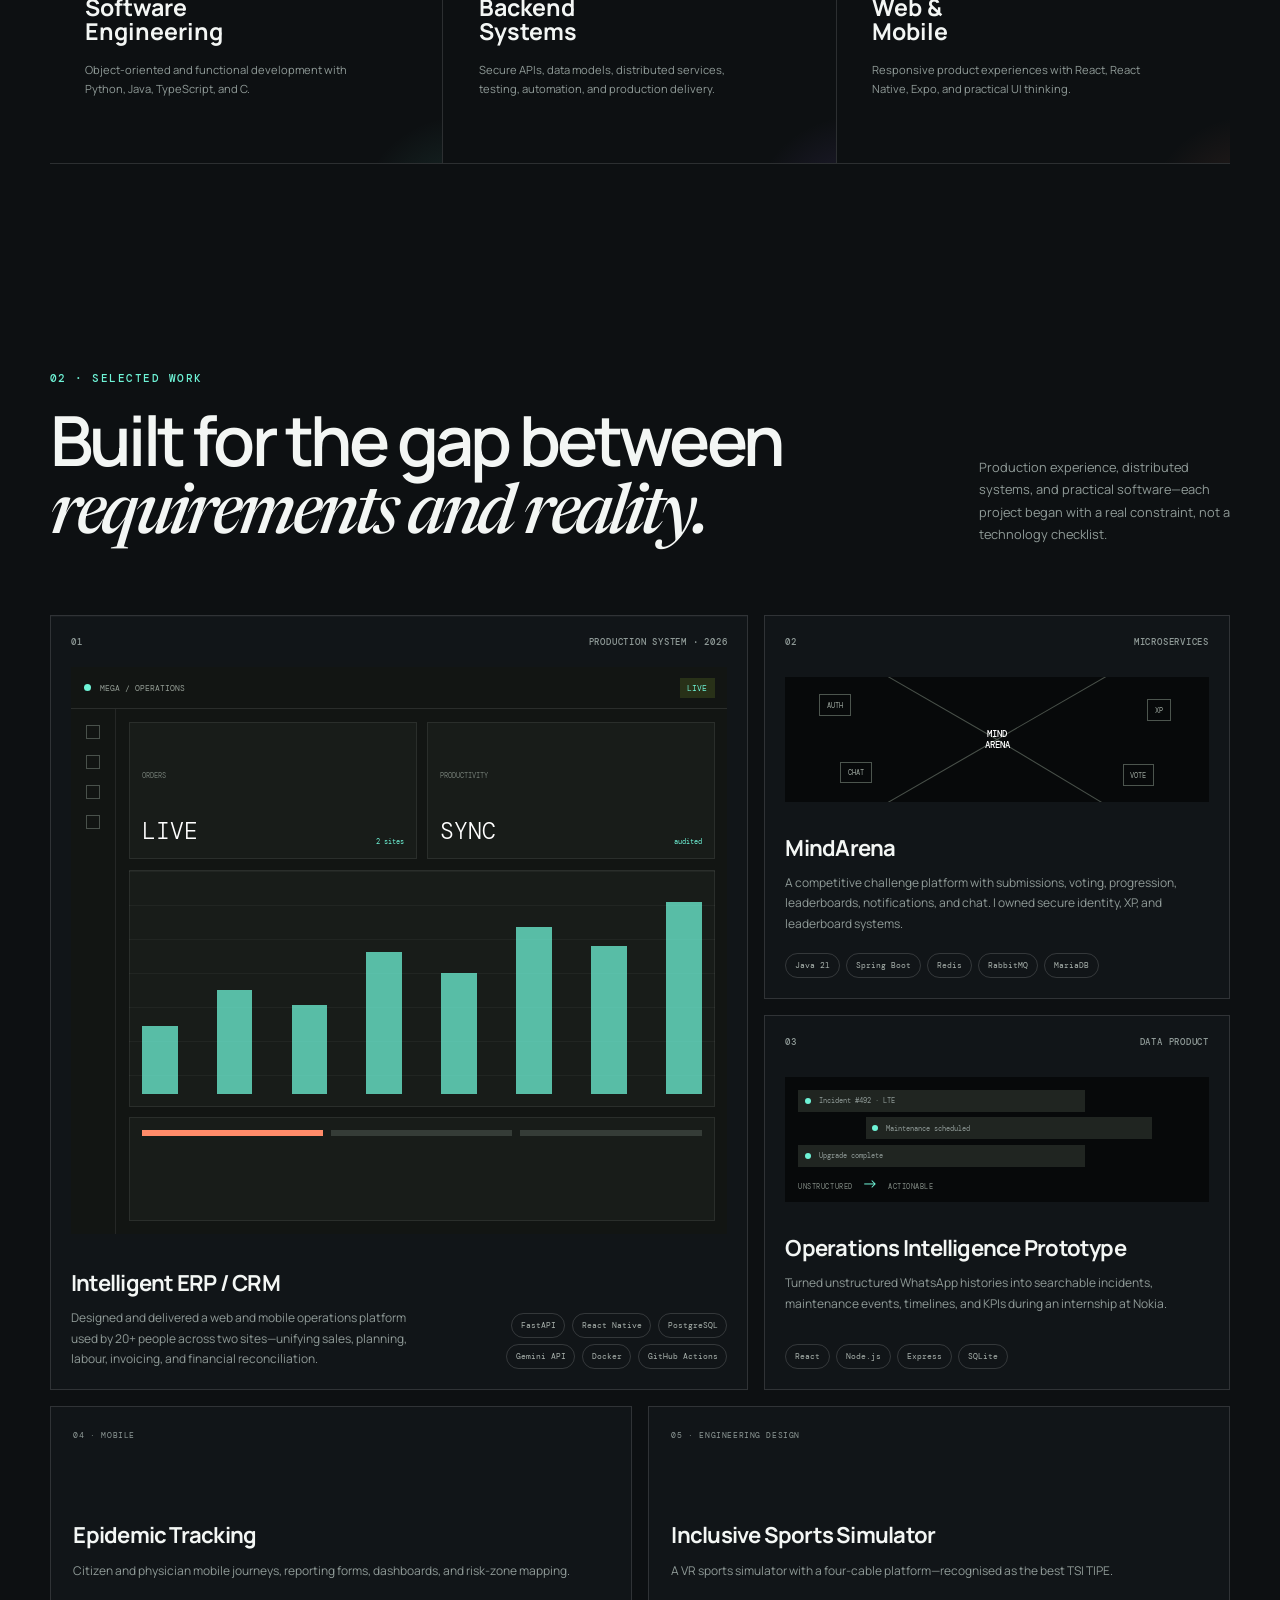
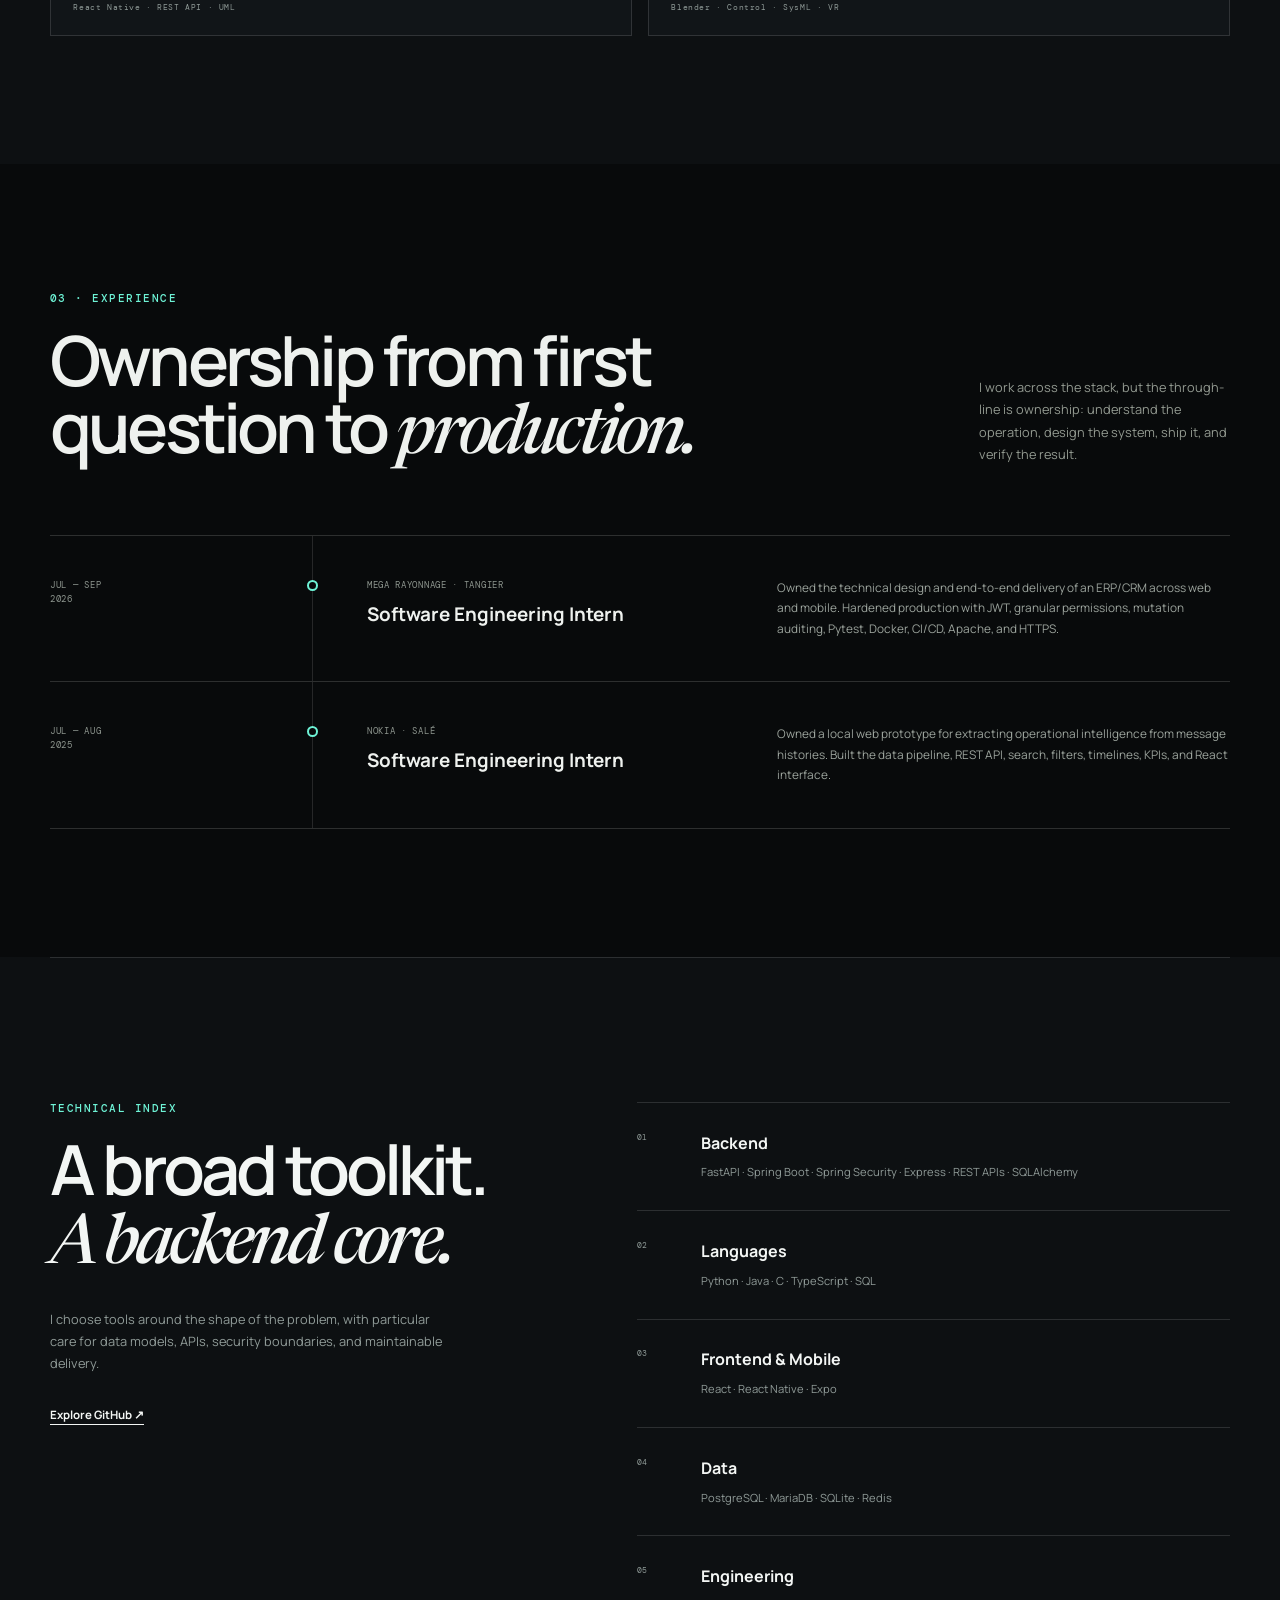
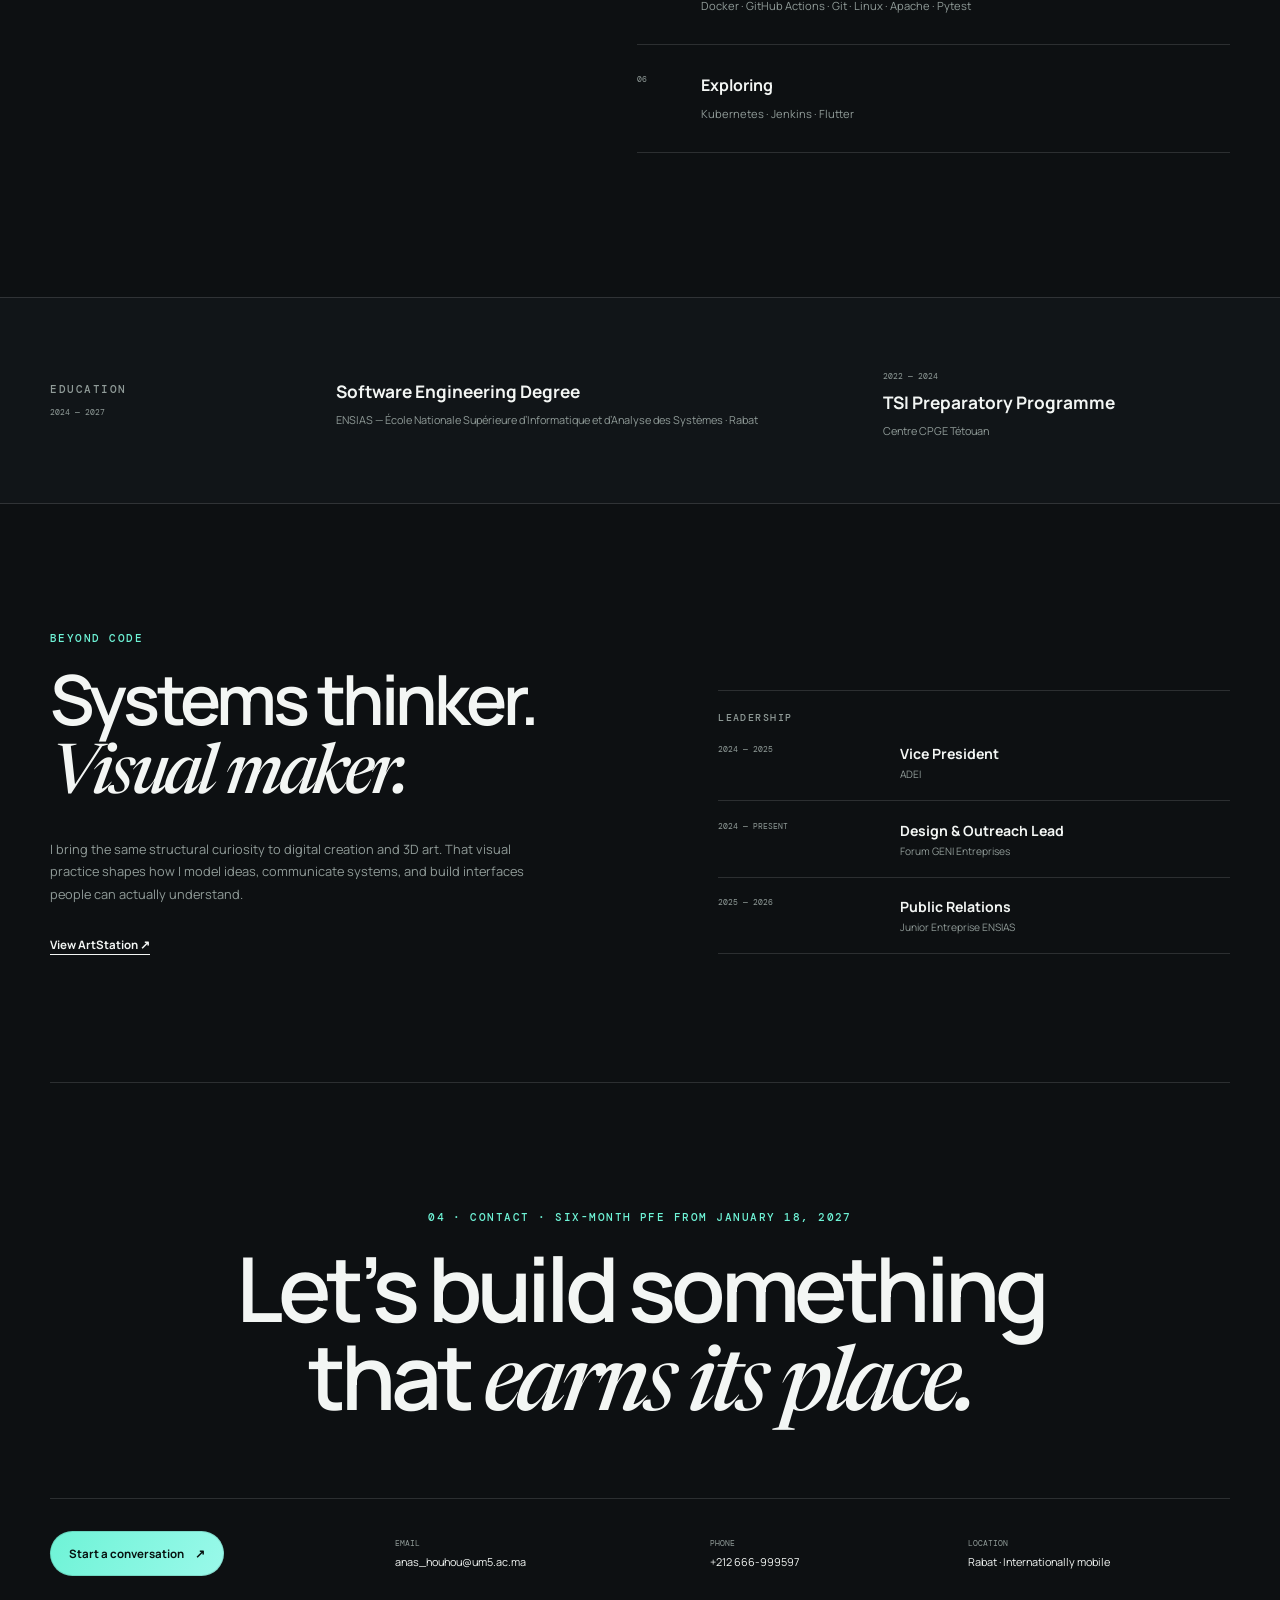
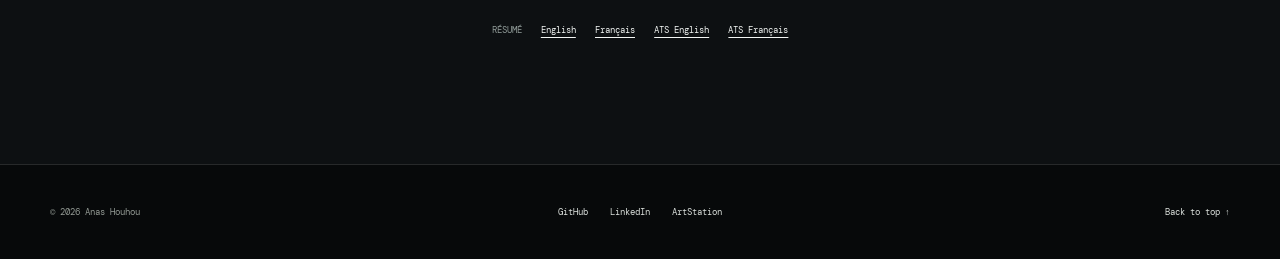
==== commit 64c2bcb0: "Restyle portfolio with cinematic developer aesthetic" ====
--- a/index.html
+++ b/index.html
@@ -10,6 +10,7 @@
     <meta property="og:type" content="website">
     <meta property="og:url" content="https://skur-the-plug.github.io/">
     <title>Anas Houhou — Software Engineer</title>
+    <link rel="icon" href="favicon.svg" type="image/svg+xml">
     <link rel="preconnect" href="https://fonts.googleapis.com">
     <link rel="preconnect" href="https://fonts.gstatic.com" crossorigin>
     <link href="https://fonts.googleapis.com/css2?family=DM+Mono:wght@300;400;500&family=Manrope:wght@400;500;600;700&family=Newsreader:ital,opsz,wght@1,6..72,500&display=swap" rel="stylesheet">
@@ -26,10 +27,10 @@
       </a>
       <button class="menu-toggle" type="button" aria-expanded="false" aria-controls="main-nav">Menu</button>
       <nav id="main-nav" aria-label="Primary navigation">
-        <a href="#work">Work</a>
-        <a href="#experience">Experience</a>
-        <a href="#capabilities">Capabilities</a>
-        <a href="#contact">Contact</a>
+        <a href="#expertise"><span>01.</span> Expertise</a>
+        <a href="#work"><span>02.</span> Work</a>
+        <a href="#experience"><span>03.</span> Experience</a>
+        <a href="#contact"><span>04.</span> Contact</a>
       </nav>
       <a class="header-cta" href="mailto:anas_houhou@um5.ac.ma">Let’s talk <span aria-hidden="true">↗</span></a>
     </header>
@@ -37,33 +38,25 @@
     <main id="main">
       <section class="hero section-shell" id="top">
         <div class="hero-copy reveal">
-          <div class="availability"><i aria-hidden="true"></i> Available for PFE · Jan 2027</div>
-          <p class="kicker">ENSIAS · Software Engineering</p>
-          <h1>Software that leaves<br>the diagram and<br><em>gets used.</em></h1>
-          <p class="hero-intro">I’m Anas, a backend and full-stack engineer who turns messy operational problems into dependable web and mobile products.</p>
+          <div class="hero-status"><i aria-hidden="true"></i> Available for PFE · January 2027</div>
+          <p class="hero-overline">ENSIAS / RABAT / INTERNATIONALLY MOBILE</p>
+          <h1><span>ANAS</span><span>HOUHOU<span class="cursor">_</span></span></h1>
+          <p class="hero-role"><span>//</span> Software Engineer · Backend · Full-stack</p>
+          <p class="hero-intro">I turn complex operational problems into dependable web and mobile products—from architecture to production.</p>
           <div class="hero-actions">
-            <a class="button button-primary" href="#work">See selected work <span aria-hidden="true">↓</span></a>
-            <a class="text-link" href="Cv_EN.pdf" target="_blank" rel="noopener">Open résumé <span aria-hidden="true">↗</span></a>
+            <a class="button button-primary" href="#work">Explore my work <span aria-hidden="true">↘</span></a>
+            <a class="text-link" href="Cv_EN.pdf" target="_blank" rel="noopener">Résumé <span aria-hidden="true">↗</span></a>
           </div>
         </div>
-
-        <aside class="hero-panel reveal" aria-label="Profile at a glance">
-          <div class="panel-top"><span>ENGINEER_PROFILE</span><span>2027</span></div>
-          <div class="panel-code" aria-hidden="true">
-            <p><b>const</b> anas = {</p>
-            <p class="indent">craft: <span>"backend + full-stack"</span>,</p>
-            <p class="indent">bias: <span>"ship, observe, improve"</span>,</p>
-            <p class="indent">base: <span>"Rabat, Morocco"</span>,</p>
-            <p class="indent">mobility: <span>true</span></p>
-            <p>};</p>
-          </div>
-          <div class="panel-metrics">
-            <div><strong>20+</strong><span>production users</span></div>
-            <div><strong>02</strong><span>industry internships</span></div>
-            <div><strong>06</strong><span>months sought</span></div>
-          </div>
-          <div class="panel-status"><i></i><span>OPEN TO MOROCCO & INTERNATIONAL</span></div>
-        </aside>
+        <div class="hero-scene" aria-hidden="true">
+          <div class="orb"></div>
+          <div class="cube cube-one"><i></i><b></b></div>
+          <div class="cube cube-two"><i></i><b></b></div>
+          <div class="cube cube-three"><i></i><b></b></div>
+          <div class="code-fragment fragment-one">{ API }</div>
+          <div class="code-fragment fragment-two">&lt;/SHIP&gt;</div>
+        </div>
+        <div class="hero-scroll"><span>SCROLL TO EXPLORE</span><i></i></div>
       </section>
 
       <div class="ticker" aria-hidden="true">
@@ -73,10 +66,38 @@
         </div>
       </div>
 
+      <section class="expertise section-shell" id="expertise">
+        <header class="expertise-heading reveal">
+          <p class="kicker">01 · My expertise</p>
+          <h2>Engineering across<br>the <em>whole product.</em></h2>
+          <p>Strongest at the backend, comfortable across the stack, and always focused on what reaches the user.</p>
+        </header>
+        <div class="expertise-grid">
+          <article class="expertise-card reveal">
+            <span class="expertise-number">01</span>
+            <div class="expertise-icon">{ }</div>
+            <h3>Software<br>Engineering</h3>
+            <p>Object-oriented and functional development with Python, Java, TypeScript, and C.</p>
+          </article>
+          <article class="expertise-card reveal">
+            <span class="expertise-number">02</span>
+            <div class="expertise-icon">↔</div>
+            <h3>Backend<br>Systems</h3>
+            <p>Secure APIs, data models, distributed services, testing, automation, and production delivery.</p>
+          </article>
+          <article class="expertise-card reveal">
+            <span class="expertise-number">03</span>
+            <div class="expertise-icon">◫</div>
+            <h3>Web &amp;<br>Mobile</h3>
+            <p>Responsive product experiences with React, React Native, Expo, and practical UI thinking.</p>
+          </article>
+        </div>
+      </section>
+
       <section class="work section-shell" id="work">
         <header class="section-heading reveal">
           <div>
-            <p class="kicker">Selected work · 01</p>
+            <p class="kicker">02 · Selected work</p>
             <h2>Built for the gap between<br><em>requirements and reality.</em></h2>
           </div>
           <p>Production experience, distributed systems, and practical software—each project began with a real constraint, not a technology checklist.</p>
@@ -151,7 +172,7 @@
       <section class="experience" id="experience">
         <div class="section-shell">
           <header class="section-heading light reveal">
-            <div><p class="kicker">Experience · 02</p><h2>Ownership from first<br>question to <em>production.</em></h2></div>
+            <div><p class="kicker">03 · Experience</p><h2>Ownership from first<br>question to <em>production.</em></h2></div>
             <p>I work across the stack, but the through-line is ownership: understand the operation, design the system, ship it, and verify the result.</p>
           </header>
 
@@ -174,7 +195,7 @@
 
       <section class="capabilities section-shell" id="capabilities">
         <div class="capability-intro reveal">
-          <p class="kicker">Capabilities · 03</p>
+          <p class="kicker">Technical index</p>
           <h2>A broad toolkit.<br><em>A backend core.</em></h2>
           <p>I choose tools around the shape of the problem, with particular care for data models, APIs, security boundaries, and maintainable delivery.</p>
           <a class="text-link" href="https://github.com/skur-the-plug" target="_blank" rel="noopener">Explore GitHub <span aria-hidden="true">↗</span></a>
@@ -191,7 +212,7 @@
 
       <section class="education">
         <div class="section-shell education-grid reveal">
-          <div><p class="kicker">Education · 04</p><span>2024 — 2027</span></div>
+          <div><p class="kicker">Education</p><span>2024 — 2027</span></div>
           <div><h3>Software Engineering Degree</h3><p>ENSIAS — École Nationale Supérieure d’Informatique et d’Analyse des Systèmes · Rabat</p></div>
           <div><span>2022 — 2024</span><h3>TSI Preparatory Programme</h3><p>Centre CPGE Tétouan</p></div>
         </div>
@@ -199,7 +220,7 @@
 
       <section class="beyond section-shell">
         <div class="beyond-copy reveal">
-          <p class="kicker">Beyond code · 05</p>
+          <p class="kicker">Beyond code</p>
           <h2>Systems thinker.<br><em>Visual maker.</em></h2>
           <p>I bring the same structural curiosity to digital creation and 3D art. That visual practice shapes how I model ideas, communicate systems, and build interfaces people can actually understand.</p>
           <a class="text-link" href="https://www.artstation.com/skurdaplug" target="_blank" rel="noopener">View ArtStation <span aria-hidden="true">↗</span></a>
@@ -213,7 +234,7 @@
       </section>
 
       <section class="contact section-shell reveal" id="contact">
-        <p class="kicker">Six-month PFE · From January 18, 2027</p>
+        <p class="kicker">04 · Contact · Six-month PFE from January 18, 2027</p>
         <h2>Let’s build something<br>that <em>earns its place.</em></h2>
         <div class="contact-grid">
           <a class="button button-primary" href="mailto:anas_houhou@um5.ac.ma">Start a conversation <span aria-hidden="true">↗</span></a>
--- a/styles.css
+++ b/styles.css
@@ -217,3 +217,158 @@
   .timeline-description { grid-column: auto; }
   .cv-links { flex-wrap: wrap; }
 }
+
+/* Dark, cinematic portfolio direction inspired by the selected reference. */
+:root {
+  --ink: #f3f6f4;
+  --night: #07090a;
+  --paper: #0d1012;
+  --paper-deep: #12171a;
+  --muted: #909b98;
+  --line: rgba(255,255,255,.13);
+  --lime: #6ef3d6;
+  --mint: #6ef3d6;
+  --orange: #ff8b69;
+  --violet: #9f72ff;
+}
+
+body {
+  background:
+    radial-gradient(circle at 90% 15%, rgba(70, 42, 119, .16), transparent 28rem),
+    var(--paper);
+}
+
+::selection { background: var(--violet); color: white; }
+
+.site-header {
+  position: absolute;
+  left: 50%;
+  transform: translateX(-50%);
+  color: var(--ink);
+  border-color: rgba(255,255,255,.11);
+}
+
+.brand-mark { background: rgba(255,255,255,.07); color: var(--mint); border: 1px solid rgba(255,255,255,.16); }
+nav a { color: #cfd6d2; }
+nav a span { margin-right: .25rem; color: var(--mint); font: .53rem var(--mono); }
+.header-cta { border-color: rgba(255,255,255,.35); }
+.header-cta:hover { background: white; color: var(--night); }
+
+.hero {
+  position: relative;
+  isolation: isolate;
+  min-height: 100vh;
+  grid-template-columns: 1fr .9fr;
+  padding: 10rem 0 6rem;
+}
+
+.hero::before {
+  content: "";
+  position: absolute;
+  z-index: -2;
+  inset: 0 -15vw;
+  background-image: radial-gradient(rgba(255,255,255,.09) .7px, transparent .7px);
+  background-size: 24px 24px;
+  mask-image: linear-gradient(to bottom, transparent, black 22%, black 72%, transparent);
+}
+
+.hero-copy { position: relative; z-index: 3; }
+.hero-status { display: inline-flex; align-items: center; gap: .6rem; margin-bottom: 2.8rem; color: #b9c3be; font: .58rem var(--mono); letter-spacing: .1em; text-transform: uppercase; }
+.hero-status i { width: 7px; height: 7px; border-radius: 50%; background: var(--mint); box-shadow: 0 0 0 4px rgba(110,243,214,.1), 0 0 18px rgba(110,243,214,.65); }
+.hero-overline { margin: 0 0 1.1rem; color: #707b77; font: .54rem var(--mono); letter-spacing: .15em; }
+.hero h1 { position: relative; z-index: 2; font-size: clamp(4.6rem, 8.8vw, 8.8rem); line-height: .78; letter-spacing: -.075em; }
+.hero h1 > span { display: block; }
+.hero h1 > span:last-child { color: transparent; -webkit-text-stroke: 1px rgba(255,255,255,.78); text-stroke: 1px rgba(255,255,255,.78); }
+.cursor { display: inline !important; color: var(--violet); -webkit-text-stroke: 0; animation: blink 1s steps(1) infinite; }
+@keyframes blink { 50% { opacity: 0; } }
+.hero-role { margin: 1.8rem 0 0; color: #dbe2de; font: 400 .75rem var(--mono); letter-spacing: .04em; }
+.hero-role span { color: var(--mint); }
+.hero-intro { max-width: 520px; margin: 1.25rem 0 2rem; color: var(--muted); font-size: .82rem; }
+.button-primary { background: linear-gradient(120deg, var(--mint), #9af9ea); color: #06100e; }
+.button-primary:hover { background: linear-gradient(120deg, #a9ffef, var(--mint)); }
+.hero .text-link { color: #d7ddda; }
+
+.hero-scene { position: absolute; z-index: 1; top: 6%; right: -4%; bottom: 4%; width: 58%; pointer-events: none; perspective: 900px; }
+.orb { position: absolute; top: 47%; left: 53%; width: clamp(160px, 25vw, 350px); aspect-ratio: 1; transform: translate(-50%,-50%); border-radius: 50%; background: radial-gradient(circle at 35% 30%, #fff 0 1%, #8ef4dd 4%, #50307a 34%, #15111f 63%, transparent 70%); filter: blur(.2px); box-shadow: 0 0 70px rgba(129,85,196,.25), 0 0 150px rgba(77,229,201,.1); opacity: .82; animation: breathe 7s ease-in-out infinite; }
+.orb::after { content: ""; position: absolute; inset: -14%; border: 1px solid rgba(139,104,215,.2); border-radius: 50%; }
+@keyframes breathe { 50% { transform: translate(-50%,-50%) scale(1.07); filter: hue-rotate(15deg); } }
+.cube { position: absolute; width: 125px; aspect-ratio: 1; border: 1px solid rgba(255,255,255,.22); background: linear-gradient(145deg, rgba(255,255,255,.13), rgba(121,82,187,.08) 50%, rgba(0,0,0,.38)); box-shadow: inset 0 0 30px rgba(255,255,255,.04), 0 25px 70px rgba(0,0,0,.45); transform-style: preserve-3d; }
+.cube::before, .cube::after, .cube i, .cube b { content: ""; position: absolute; border: 1px solid rgba(255,255,255,.14); }
+.cube::before { inset: 13%; }
+.cube::after { inset: 31%; background: radial-gradient(circle, rgba(110,243,214,.45), transparent 67%); }
+.cube i { left: 50%; top: -30%; width: 1px; height: 160%; border: 0; background: rgba(255,255,255,.1); transform: rotate(45deg); }
+.cube b { left: -30%; top: 50%; width: 160%; height: 1px; border: 0; background: rgba(255,255,255,.1); transform: rotate(-45deg); }
+.cube-one { top: 13%; right: 8%; transform: rotate(18deg) skew(-6deg); animation: float-one 8s ease-in-out infinite; }
+.cube-two { bottom: 12%; left: 12%; width: 92px; transform: rotate(-24deg) skew(8deg); animation: float-two 9s ease-in-out infinite; }
+.cube-three { top: 29%; left: 7%; width: 52px; opacity: .65; transform: rotate(42deg); animation: float-one 11s ease-in-out infinite reverse; }
+@keyframes float-one { 50% { translate: 0 -20px; rotate: 8deg; } }
+@keyframes float-two { 50% { translate: 14px 18px; rotate: -10deg; } }
+.code-fragment { position: absolute; padding: .55rem .7rem; border: 1px solid rgba(255,255,255,.14); background: rgba(7,9,10,.45); backdrop-filter: blur(8px); color: rgba(255,255,255,.54); font: .51rem var(--mono); letter-spacing: .11em; }
+.fragment-one { top: 27%; left: 25%; }.fragment-two { right: 15%; bottom: 27%; color: var(--mint); }
+.hero-scroll { position: absolute; right: 0; bottom: 2.2rem; display: flex; align-items: center; gap: .8rem; color: #626d68; font: .48rem var(--mono); letter-spacing: .16em; }
+.hero-scroll i { width: 70px; height: 1px; background: linear-gradient(90deg, #4b5651, transparent); }
+
+.ticker { background: #121719; border-color: rgba(255,255,255,.16); color: #78837e; }
+.ticker-track b { color: var(--mint); }
+
+.expertise { padding: 9rem 0 3rem; }
+.expertise-heading { display: grid; grid-template-columns: 1.4fr .6fr; gap: 5rem; align-items: end; margin-bottom: 4rem; }
+.expertise-heading .kicker { grid-column: 1 / -1; margin-bottom: -2.5rem; color: var(--mint); }
+.expertise-heading > p:last-child { margin: 0; color: var(--muted); font-size: .78rem; line-height: 1.75; }
+.expertise-grid { display: grid; grid-template-columns: repeat(3, 1fr); border-block: 1px solid var(--line); }
+.expertise-card { position: relative; min-height: 390px; padding: 2.2rem; border-right: 1px solid var(--line); overflow: hidden; }
+.expertise-card:last-child { border: 0; }
+.expertise-card::after { content: ""; position: absolute; right: -35%; bottom: -45%; width: 230px; aspect-ratio: 1; border-radius: 50%; background: radial-gradient(circle, rgba(110,243,214,.14), transparent 67%); transition: transform .4s; }
+.expertise-card:nth-child(2)::after { background: radial-gradient(circle, rgba(159,114,255,.17), transparent 67%); }
+.expertise-card:nth-child(3)::after { background: radial-gradient(circle, rgba(255,139,105,.14), transparent 67%); }
+.expertise-card:hover::after { transform: scale(1.45); }
+.expertise-number { color: #59635f; font: .52rem var(--mono); }
+.expertise-icon { margin: 5rem 0 2.4rem; color: var(--mint); font: 300 2.2rem var(--mono); }
+.expertise-card:nth-child(2) .expertise-icon { color: var(--violet); }
+.expertise-card:nth-child(3) .expertise-icon { color: var(--orange); }
+.expertise-card h3 { margin: 0 0 1rem; font-size: 1.45rem; line-height: 1.05; }
+.expertise-card p { max-width: 280px; margin: 0; color: var(--muted); font-size: .7rem; line-height: 1.75; }
+
+.work { padding-top: 10rem; }
+.section-heading .kicker { color: var(--mint); }
+.project, .compact-project { border-color: var(--line); background: #111518; }
+.project:hover { background: #151b1e; }
+.project-index, .project p, .compact-project p, .compact-project > span, .compact-project > div { color: var(--muted); }
+.tags li { border-color: rgba(255,255,255,.15); color: #aab3ae; }
+.project-featured { box-shadow: inset 0 1px rgba(255,255,255,.03); }
+
+.experience { background: #080a0b; }
+.capabilities { border-top: 1px solid var(--line); }
+.capability-intro .kicker, .beyond-copy .kicker, .contact .kicker { color: var(--mint); }
+.education { background: #111518; }
+.contact { border-top: 1px solid var(--line); }
+.contact-grid, .capability-list, .leadership, .cv-links { border-color: var(--line); }
+footer { border-top: 1px solid var(--line); }
+
+@media (max-width: 820px) {
+  .site-header { position: absolute; }
+  .menu-toggle { color: white; border-color: rgba(255,255,255,.22); }
+  nav { top: 70px; background: rgba(10,13,14,.96); border-color: rgba(255,255,255,.15); backdrop-filter: blur(16px); }
+  .hero { display: block; min-height: 800px; padding-top: 10rem; }
+  .hero-copy { max-width: 650px; }
+  .hero h1 { font-size: clamp(4.2rem, 18vw, 7.5rem); }
+  .hero-scene { top: 25%; right: -28%; width: 84%; opacity: .68; }
+  .hero-scroll { left: 0; right: auto; }
+  .expertise-heading { grid-template-columns: 1fr; gap: 1.5rem; }
+  .expertise-heading .kicker { grid-column: auto; margin-bottom: 0; }
+  .expertise-grid { grid-template-columns: 1fr; }
+  .expertise-card { min-height: 280px; border-right: 0; border-bottom: 1px solid var(--line); }
+  .expertise-card:last-child { border-bottom: 0; }
+  .expertise-icon { margin: 3rem 0 1.5rem; }
+}
+
+@media (max-width: 520px) {
+  .hero { min-height: 760px; padding-top: 8.5rem; }
+  .hero h1 { font-size: clamp(3.7rem, 19vw, 5.5rem); }
+  .hero-overline { letter-spacing: .09em; }
+  .hero-role { font-size: .62rem; }
+  .hero-scene { right: -42%; width: 105%; }
+  .cube-one { right: 2%; }
+  .fragment-one { display: none; }
+  .hero-scroll { bottom: 1rem; }
+}
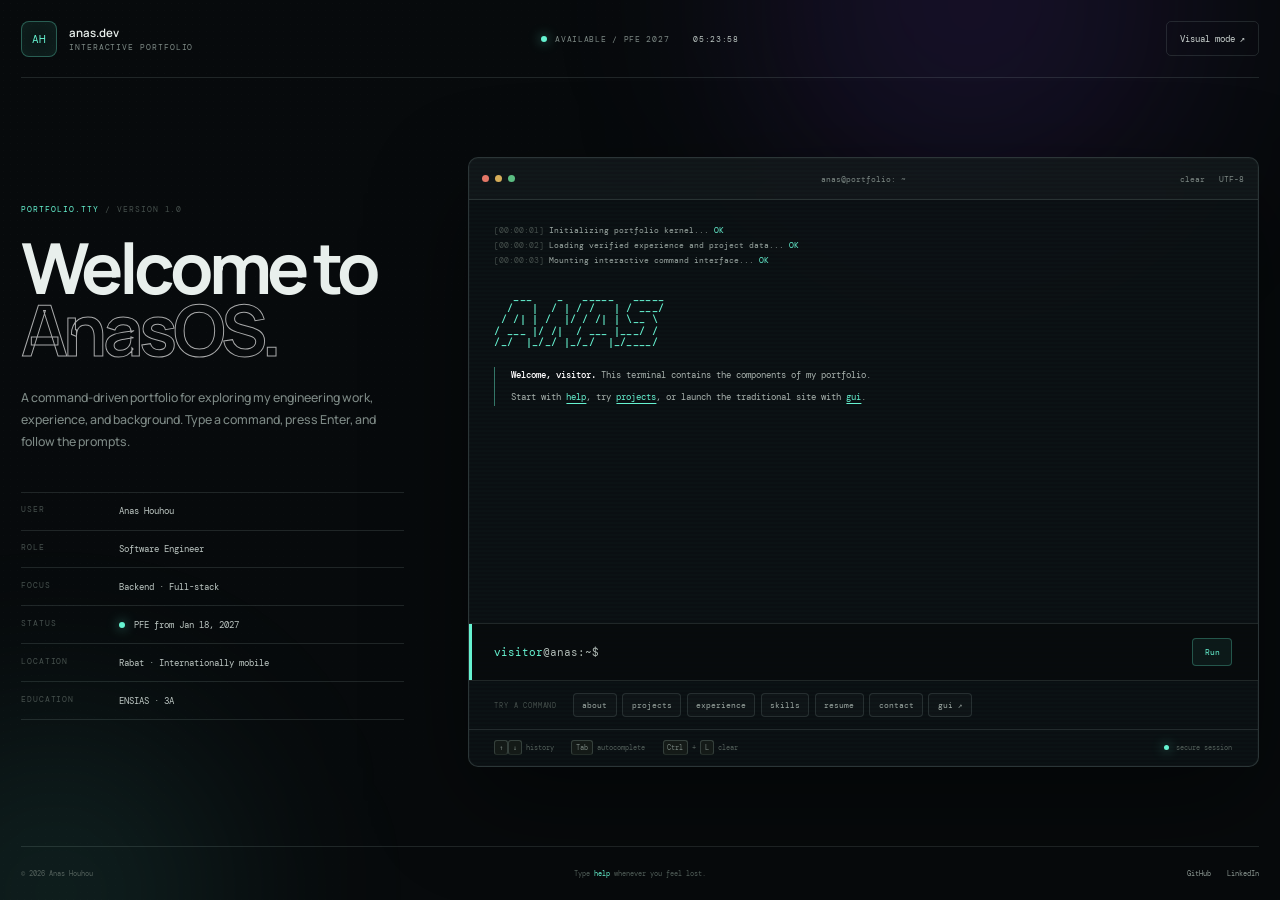
==== commit 155528b8: "Build interactive terminal portfolio" ====
--- a/index.html
+++ b/index.html
@@ -3,261 +3,112 @@
   <head>
     <meta charset="utf-8">
     <meta name="viewport" content="width=device-width, initial-scale=1">
-    <meta name="description" content="Anas Houhou — ENSIAS software engineering student building reliable backend, full-stack, and mobile products. Available for a six-month PFE from January 2027.">
-    <meta name="theme-color" content="#0b0d0c">
-    <meta property="og:title" content="Anas Houhou — Software Engineer">
-    <meta property="og:description" content="Backend and full-stack engineer. ENSIAS · Available for a six-month PFE from January 2027.">
+    <meta name="description" content="Interactive terminal portfolio of Anas Houhou — ENSIAS software engineering student seeking a six-month PFE from January 2027.">
+    <meta name="theme-color" content="#080b0d">
+    <meta property="og:title" content="Anas Houhou — Interactive Terminal Portfolio">
+    <meta property="og:description" content="Explore Anas Houhou’s software engineering work through an interactive terminal.">
     <meta property="og:type" content="website">
     <meta property="og:url" content="https://skur-the-plug.github.io/">
-    <title>Anas Houhou — Software Engineer</title>
+    <title>Anas Houhou — Terminal Portfolio</title>
     <link rel="icon" href="favicon.svg" type="image/svg+xml">
     <link rel="preconnect" href="https://fonts.googleapis.com">
     <link rel="preconnect" href="https://fonts.gstatic.com" crossorigin>
-    <link href="https://fonts.googleapis.com/css2?family=DM+Mono:wght@300;400;500&family=Manrope:wght@400;500;600;700&family=Newsreader:ital,opsz,wght@1,6..72,500&display=swap" rel="stylesheet">
+    <link href="https://fonts.googleapis.com/css2?family=DM+Mono:wght@300;400;500&family=Manrope:wght@500;600;700&display=swap" rel="stylesheet">
     <link rel="stylesheet" href="styles.css">
     <script src="script.js" defer></script>
   </head>
   <body>
-    <a class="skip-link" href="#main">Skip to content</a>
+    <a class="skip-link" href="#terminal-input">Skip to terminal</a>
+    <div class="noise" aria-hidden="true"></div>
+    <div class="glow glow-one" aria-hidden="true"></div>
+    <div class="glow glow-two" aria-hidden="true"></div>
 
-    <header class="site-header">
-      <a class="brand" href="#top" aria-label="Anas Houhou, home">
-        <span class="brand-mark">AH</span>
-        <span>Anas Houhou</span>
+    <header class="topbar">
+      <a class="identity" href="/" aria-label="Anas Houhou terminal home">
+        <span class="identity-mark">AH</span>
+        <span class="identity-copy"><strong>anas.dev</strong><small>interactive portfolio</small></span>
       </a>
-      <button class="menu-toggle" type="button" aria-expanded="false" aria-controls="main-nav">Menu</button>
-      <nav id="main-nav" aria-label="Primary navigation">
-        <a href="#expertise"><span>01.</span> Expertise</a>
-        <a href="#work"><span>02.</span> Work</a>
-        <a href="#experience"><span>03.</span> Experience</a>
-        <a href="#contact"><span>04.</span> Contact</a>
-      </nav>
-      <a class="header-cta" href="mailto:anas_houhou@um5.ac.ma">Let’s talk <span aria-hidden="true">↗</span></a>
+      <div class="system-meta" aria-label="System status">
+        <span><i></i> AVAILABLE / PFE 2027</span>
+        <span class="system-clock" id="clock">--:--:--</span>
+      </div>
+      <a class="gui-link" href="gui.html">Visual mode <span aria-hidden="true">↗</span></a>
     </header>
 
-    <main id="main">
-      <section class="hero section-shell" id="top">
-        <div class="hero-copy reveal">
-          <div class="hero-status"><i aria-hidden="true"></i> Available for PFE · January 2027</div>
-          <p class="hero-overline">ENSIAS / RABAT / INTERNATIONALLY MOBILE</p>
-          <h1><span>ANAS</span><span>HOUHOU<span class="cursor">_</span></span></h1>
-          <p class="hero-role"><span>//</span> Software Engineer · Backend · Full-stack</p>
-          <p class="hero-intro">I turn complex operational problems into dependable web and mobile products—from architecture to production.</p>
-          <div class="hero-actions">
-            <a class="button button-primary" href="#work">Explore my work <span aria-hidden="true">↘</span></a>
-            <a class="text-link" href="Cv_EN.pdf" target="_blank" rel="noopener">Résumé <span aria-hidden="true">↗</span></a>
+    <main class="page-shell">
+      <section class="welcome" aria-labelledby="welcome-title">
+        <div class="welcome-copy">
+          <p class="overline"><span>PORTFOLIO.TTY</span> / VERSION 1.0</p>
+          <h1 id="welcome-title">Welcome to<br><em>AnasOS.</em></h1>
+          <p class="welcome-text">A command-driven portfolio for exploring my engineering work, experience, and background. Type a command, press Enter, and follow the prompts.</p>
+        </div>
+        <dl class="profile-facts">
+          <div><dt>USER</dt><dd>Anas Houhou</dd></div>
+          <div><dt>ROLE</dt><dd>Software Engineer</dd></div>
+          <div><dt>FOCUS</dt><dd>Backend · Full-stack</dd></div>
+          <div><dt>STATUS</dt><dd><i></i> PFE from Jan 18, 2027</dd></div>
+          <div><dt>LOCATION</dt><dd>Rabat · Internationally mobile</dd></div>
+          <div><dt>EDUCATION</dt><dd>ENSIAS · 3A</dd></div>
+        </dl>
+      </section>
+
+      <section class="terminal" aria-label="Interactive portfolio terminal">
+        <div class="terminal-chrome">
+          <div class="window-dots" aria-hidden="true"><i></i><i></i><i></i></div>
+          <span>anas@portfolio: ~</span>
+          <div class="terminal-actions"><button type="button" data-command="clear">clear</button><span>UTF-8</span></div>
+        </div>
+
+        <div class="terminal-output" id="terminal-output" role="log" aria-live="polite" aria-relevant="additions">
+          <div class="boot-block">
+            <p><span class="dim">[00:00:01]</span> Initializing portfolio kernel... <strong class="ok">OK</strong></p>
+            <p><span class="dim">[00:00:02]</span> Loading verified experience and project data... <strong class="ok">OK</strong></p>
+            <p><span class="dim">[00:00:03]</span> Mounting interactive command interface... <strong class="ok">OK</strong></p>
+          </div>
+          <pre class="ascii" aria-label="Anas Houhou">   ___    _   _____   _____
+  /   |  / | / /   | / ___/
+ / /| | /  |/ / /| | \__ \
+/ ___ |/ /|  / ___ |___/ /
+/_/  |_/_/ |_/_/  |_/____/  </pre>
+          <div class="system-welcome">
+            <p><strong>Welcome, visitor.</strong> This terminal contains the components of my portfolio.</p>
+            <p>Start with <button class="inline-command" type="button" data-command="help">help</button>, try <button class="inline-command" type="button" data-command="projects">projects</button>, or launch the traditional site with <button class="inline-command" type="button" data-command="gui">gui</button>.</p>
           </div>
         </div>
-        <div class="hero-scene" aria-hidden="true">
-          <div class="orb"></div>
-          <div class="cube cube-one"><i></i><b></b></div>
-          <div class="cube cube-two"><i></i><b></b></div>
-          <div class="cube cube-three"><i></i><b></b></div>
-          <div class="code-fragment fragment-one">{ API }</div>
-          <div class="code-fragment fragment-two">&lt;/SHIP&gt;</div>
-        </div>
-        <div class="hero-scroll"><span>SCROLL TO EXPLORE</span><i></i></div>
-      </section>
 
-      <div class="ticker" aria-hidden="true">
-        <div class="ticker-track">
-          <span>BACKEND ENGINEERING</span><b>✦</b><span>PRODUCT DELIVERY</span><b>✦</b><span>DISTRIBUTED SYSTEMS</span><b>✦</b><span>MOBILE</span><b>✦</b>
-          <span>BACKEND ENGINEERING</span><b>✦</b><span>PRODUCT DELIVERY</span><b>✦</b><span>DISTRIBUTED SYSTEMS</span><b>✦</b><span>MOBILE</span><b>✦</b>
-        </div>
-      </div>
+        <form class="terminal-form" id="terminal-form" autocomplete="off">
+          <label for="terminal-input"><span>visitor</span>@anas:~$</label>
+          <input id="terminal-input" name="command" type="text" inputmode="text" autocapitalize="off" autocomplete="off" spellcheck="false" aria-describedby="input-hint">
+          <span class="input-cursor" aria-hidden="true"></span>
+          <button type="submit">Run</button>
+        </form>
 
-      <section class="expertise section-shell" id="expertise">
-        <header class="expertise-heading reveal">
-          <p class="kicker">01 · My expertise</p>
-          <h2>Engineering across<br>the <em>whole product.</em></h2>
-          <p>Strongest at the backend, comfortable across the stack, and always focused on what reaches the user.</p>
-        </header>
-        <div class="expertise-grid">
-          <article class="expertise-card reveal">
-            <span class="expertise-number">01</span>
-            <div class="expertise-icon">{ }</div>
-            <h3>Software<br>Engineering</h3>
-            <p>Object-oriented and functional development with Python, Java, TypeScript, and C.</p>
-          </article>
-          <article class="expertise-card reveal">
-            <span class="expertise-number">02</span>
-            <div class="expertise-icon">↔</div>
-            <h3>Backend<br>Systems</h3>
-            <p>Secure APIs, data models, distributed services, testing, automation, and production delivery.</p>
-          </article>
-          <article class="expertise-card reveal">
-            <span class="expertise-number">03</span>
-            <div class="expertise-icon">◫</div>
-            <h3>Web &amp;<br>Mobile</h3>
-            <p>Responsive product experiences with React, React Native, Expo, and practical UI thinking.</p>
-          </article>
-        </div>
-      </section>
-
-      <section class="work section-shell" id="work">
-        <header class="section-heading reveal">
+        <div class="command-deck" id="input-hint">
+          <span>TRY A COMMAND</span>
           <div>
-            <p class="kicker">02 · Selected work</p>
-            <h2>Built for the gap between<br><em>requirements and reality.</em></h2>
+            <button type="button" data-command="about">about</button>
+            <button type="button" data-command="projects">projects</button>
+            <button type="button" data-command="experience">experience</button>
+            <button type="button" data-command="skills">skills</button>
+            <button type="button" data-command="resume">resume</button>
+            <button type="button" data-command="contact">contact</button>
+            <button type="button" data-command="gui">gui ↗</button>
           </div>
-          <p>Production experience, distributed systems, and practical software—each project began with a real constraint, not a technology checklist.</p>
-        </header>
-
-        <div class="project-grid">
-          <article class="project project-featured reveal">
-            <div class="project-index"><span>01</span><span>PRODUCTION SYSTEM · 2026</span></div>
-            <div class="erp-visual" aria-label="Illustration of the ERP workflow">
-              <div class="erp-nav"><i></i><span>MEGA / OPERATIONS</span><b>LIVE</b></div>
-              <div class="erp-body">
-                <div class="erp-sidebar"><i></i><i></i><i></i><i></i></div>
-                <div class="erp-dashboard">
-                  <div class="erp-stat"><span>ORDERS</span><strong>LIVE</strong><small>2 sites</small></div>
-                  <div class="erp-stat"><span>PRODUCTIVITY</span><strong>SYNC</strong><small>audited</small></div>
-                  <div class="erp-chart"><span></span><span></span><span></span><span></span><span></span><span></span><span></span><span></span></div>
-                  <div class="erp-feed"><i></i><i></i><i></i></div>
-                </div>
-              </div>
-            </div>
-            <div class="project-copy">
-              <div>
-                <h3>Intelligent ERP / CRM</h3>
-                <p>Designed and delivered a web and mobile operations platform used by 20+ people across two sites—unifying sales, planning, labour, invoicing, and financial reconciliation.</p>
-              </div>
-              <ul class="tags" aria-label="Technologies used">
-                <li>FastAPI</li><li>React Native</li><li>PostgreSQL</li><li>Gemini API</li><li>Docker</li><li>GitHub Actions</li>
-              </ul>
-            </div>
-          </article>
-
-          <article class="project project-secondary reveal">
-            <div class="project-index"><span>02</span><span>MICROSERVICES</span></div>
-            <div class="micro-visual" aria-hidden="true">
-              <span class="node node-a">AUTH</span><span class="node node-b">XP</span><span class="node node-c">CHAT</span><span class="node node-d">VOTE</span>
-              <i class="line line-a"></i><i class="line line-b"></i><i class="line line-c"></i><i class="line line-d"></i>
-              <strong>MIND<br>ARENA</strong>
-            </div>
-            <h3>MindArena</h3>
-            <p>A competitive challenge platform with submissions, voting, progression, leaderboards, notifications, and chat. I owned secure identity, XP, and leaderboard systems.</p>
-            <ul class="tags"><li>Java 21</li><li>Spring Boot</li><li>Redis</li><li>RabbitMQ</li><li>MariaDB</li></ul>
-          </article>
-
-          <article class="project project-secondary reveal">
-            <div class="project-index"><span>03</span><span>DATA PRODUCT</span></div>
-            <div class="message-visual" aria-hidden="true">
-              <div><i></i><p>Incident #492 · LTE</p></div><div><i></i><p>Maintenance scheduled</p></div><div><i></i><p>Upgrade complete</p></div>
-              <span>UNSTRUCTURED</span><b>→</b><span>ACTIONABLE</span>
-            </div>
-            <h3>Operations Intelligence Prototype</h3>
-            <p>Turned unstructured WhatsApp histories into searchable incidents, maintenance events, timelines, and KPIs during an internship at Nokia.</p>
-            <ul class="tags"><li>React</li><li>Node.js</li><li>Express</li><li>SQLite</li></ul>
-          </article>
         </div>
 
-        <div class="more-work">
-          <article class="compact-project reveal">
-            <span>04 · MOBILE</span>
-            <h3>Epidemic Tracking</h3>
-            <p>Citizen and physician mobile journeys, reporting forms, dashboards, and risk-zone mapping.</p>
-            <div>React Native · REST API · UML</div>
-          </article>
-          <article class="compact-project reveal">
-            <span>05 · ENGINEERING DESIGN</span>
-            <h3>Inclusive Sports Simulator</h3>
-            <p>A VR sports simulator with a four-cable platform—recognised as the best TSI TIPE.</p>
-            <div>Blender · Control · SysML · VR</div>
-          </article>
-        </div>
-      </section>
-
-      <section class="experience" id="experience">
-        <div class="section-shell">
-          <header class="section-heading light reveal">
-            <div><p class="kicker">03 · Experience</p><h2>Ownership from first<br>question to <em>production.</em></h2></div>
-            <p>I work across the stack, but the through-line is ownership: understand the operation, design the system, ship it, and verify the result.</p>
-          </header>
-
-          <div class="timeline">
-            <article class="timeline-row reveal">
-              <div class="timeline-date">JUL — SEP<br>2026</div>
-              <div class="timeline-marker"><i></i></div>
-              <div><p>MEGA RAYONNAGE · TANGIER</p><h3>Software Engineering Intern</h3></div>
-              <div class="timeline-description">Owned the technical design and end-to-end delivery of an ERP/CRM across web and mobile. Hardened production with JWT, granular permissions, mutation auditing, Pytest, Docker, CI/CD, Apache, and HTTPS.</div>
-            </article>
-            <article class="timeline-row reveal">
-              <div class="timeline-date">JUL — AUG<br>2025</div>
-              <div class="timeline-marker"><i></i></div>
-              <div><p>NOKIA · SALÉ</p><h3>Software Engineering Intern</h3></div>
-              <div class="timeline-description">Owned a local web prototype for extracting operational intelligence from message histories. Built the data pipeline, REST API, search, filters, timelines, KPIs, and React interface.</div>
-            </article>
-          </div>
-        </div>
-      </section>
-
-      <section class="capabilities section-shell" id="capabilities">
-        <div class="capability-intro reveal">
-          <p class="kicker">Technical index</p>
-          <h2>A broad toolkit.<br><em>A backend core.</em></h2>
-          <p>I choose tools around the shape of the problem, with particular care for data models, APIs, security boundaries, and maintainable delivery.</p>
-          <a class="text-link" href="https://github.com/skur-the-plug" target="_blank" rel="noopener">Explore GitHub <span aria-hidden="true">↗</span></a>
-        </div>
-        <div class="capability-list reveal">
-          <article><span>01</span><div><h3>Backend</h3><p>FastAPI · Spring Boot · Spring Security · Express · REST APIs · SQLAlchemy</p></div></article>
-          <article><span>02</span><div><h3>Languages</h3><p>Python · Java · C · TypeScript · SQL</p></div></article>
-          <article><span>03</span><div><h3>Frontend & Mobile</h3><p>React · React Native · Expo</p></div></article>
-          <article><span>04</span><div><h3>Data</h3><p>PostgreSQL · MariaDB · SQLite · Redis</p></div></article>
-          <article><span>05</span><div><h3>Engineering</h3><p>Docker · GitHub Actions · Git · Linux · Apache · Pytest</p></div></article>
-          <article><span>06</span><div><h3>Exploring</h3><p>Kubernetes · Jenkins · Flutter</p></div></article>
-        </div>
-      </section>
-
-      <section class="education">
-        <div class="section-shell education-grid reveal">
-          <div><p class="kicker">Education</p><span>2024 — 2027</span></div>
-          <div><h3>Software Engineering Degree</h3><p>ENSIAS — École Nationale Supérieure d’Informatique et d’Analyse des Systèmes · Rabat</p></div>
-          <div><span>2022 — 2024</span><h3>TSI Preparatory Programme</h3><p>Centre CPGE Tétouan</p></div>
-        </div>
-      </section>
-
-      <section class="beyond section-shell">
-        <div class="beyond-copy reveal">
-          <p class="kicker">Beyond code</p>
-          <h2>Systems thinker.<br><em>Visual maker.</em></h2>
-          <p>I bring the same structural curiosity to digital creation and 3D art. That visual practice shapes how I model ideas, communicate systems, and build interfaces people can actually understand.</p>
-          <a class="text-link" href="https://www.artstation.com/skurdaplug" target="_blank" rel="noopener">View ArtStation <span aria-hidden="true">↗</span></a>
-        </div>
-        <div class="leadership reveal">
-          <p class="kicker">Leadership</p>
-          <article><span>2024 — 2025</span><h3>Vice President</h3><p>ADEI</p></article>
-          <article><span>2024 — PRESENT</span><h3>Design & Outreach Lead</h3><p>Forum GENI Entreprises</p></article>
-          <article><span>2025 — 2026</span><h3>Public Relations</h3><p>Junior Entreprise ENSIAS</p></article>
-        </div>
-      </section>
-
-      <section class="contact section-shell reveal" id="contact">
-        <p class="kicker">04 · Contact · Six-month PFE from January 18, 2027</p>
-        <h2>Let’s build something<br>that <em>earns its place.</em></h2>
-        <div class="contact-grid">
-          <a class="button button-primary" href="mailto:anas_houhou@um5.ac.ma">Start a conversation <span aria-hidden="true">↗</span></a>
-          <div><span>Email</span><a href="mailto:anas_houhou@um5.ac.ma">anas_houhou@um5.ac.ma</a></div>
-          <div><span>Phone</span><a href="tel:+212666999597">+212 666-999597</a></div>
-          <div><span>Location</span><p>Rabat · Internationally mobile</p></div>
-        </div>
-        <div class="cv-links">
-          <span>RÉSUMÉ</span>
-          <a href="Cv_EN.pdf" download="Anas-Houhou-CV-EN.pdf">English</a>
-          <a href="Cv.pdf" download="Anas-Houhou-CV-FR.pdf">Français</a>
-          <a href="Cv_ATS_EN.pdf" download="Anas-Houhou-CV-ATS-EN.pdf">ATS English</a>
-          <a href="Cv_ATS_FR.pdf" download="Anas-Houhou-CV-ATS-FR.pdf">ATS Français</a>
+        <div class="terminal-footer">
+          <span><kbd>↑</kbd><kbd>↓</kbd> history</span>
+          <span><kbd>Tab</kbd> autocomplete</span>
+          <span><kbd>Ctrl</kbd> + <kbd>L</kbd> clear</span>
+          <span class="connection"><i></i> secure session</span>
         </div>
       </section>
     </main>
 
-    <footer>
-      <div class="section-shell footer-inner">
-        <span>© <span id="year"></span> Anas Houhou</span>
-        <div><a href="https://github.com/skur-the-plug" target="_blank" rel="noopener">GitHub</a><a href="https://ma.linkedin.com/in/anas-houhou-27b7081b3/" target="_blank" rel="noopener">LinkedIn</a><a href="https://www.artstation.com/skurdaplug" target="_blank" rel="noopener">ArtStation</a></div>
-        <a href="#top">Back to top ↑</a>
-      </div>
+    <footer class="site-footer">
+      <span>© <span id="year"></span> Anas Houhou</span>
+      <span>Type <button type="button" data-command="help">help</button> whenever you feel lost.</span>
+      <div><a href="https://github.com/skur-the-plug" target="_blank" rel="noopener">GitHub</a><a href="https://ma.linkedin.com/in/anas-houhou-27b7081b3/" target="_blank" rel="noopener">LinkedIn</a></div>
     </footer>
   </body>
 </html>
--- a/styles.css
+++ b/styles.css
@@ -1,374 +1,182 @@
 :root {
-  --ink: #101310;
-  --night: #0b0d0c;
-  --paper: #f1eee6;
-  --paper-deep: #e6e0d4;
-  --muted: #626760;
-  --line: rgba(16, 19, 16, 0.17);
-  --lime: #c7ff3f;
-  --mint: #72dfc4;
-  --orange: #ff8c66;
+  --bg: #070a0c;
+  --panel: rgba(12, 17, 20, .88);
+  --panel-solid: #0c1114;
+  --panel-2: #11181c;
+  --text: #e8efec;
+  --muted: #7d8985;
+  --faint: #46504d;
+  --line: rgba(184, 212, 202, .14);
+  --accent: #66f3d1;
+  --accent-rgb: 102, 243, 209;
+  --violet: #a67cff;
+  --orange: #ff9a76;
   --mono: "DM Mono", monospace;
   --sans: "Manrope", sans-serif;
-  --serif: "Newsreader", serif;
 }
 
 * { box-sizing: border-box; }
-html { scroll-behavior: smooth; }
-body { margin: 0; overflow-x: hidden; background: var(--paper); color: var(--ink); font-family: var(--sans); }
+html { min-height: 100%; scroll-behavior: smooth; }
+body { min-height: 100vh; margin: 0; overflow-x: hidden; background: var(--bg); color: var(--text); font-family: var(--mono); }
+button, input { font: inherit; }
+button, a { -webkit-tap-highlight-color: transparent; }
 a { color: inherit; }
-.skip-link { position: fixed; top: -5rem; left: 1rem; z-index: 20; padding: .75rem 1rem; background: var(--lime); color: var(--night); }
+::selection { background: rgba(var(--accent-rgb), .28); color: white; }
+
+.skip-link { position: fixed; z-index: 100; top: -5rem; left: 1rem; padding: .7rem 1rem; background: var(--accent); color: #04110e; }
 .skip-link:focus { top: 1rem; }
-.section-shell { width: min(1180px, calc(100% - 48px)); margin-inline: auto; }
-.kicker { margin: 0 0 1.15rem; font: 500 .66rem/1.4 var(--mono); letter-spacing: .14em; text-transform: uppercase; }
-h1, h2 { margin: 0; font-weight: 600; letter-spacing: -.055em; line-height: .98; }
-h1 em, h2 em { font-family: var(--serif); font-weight: 500; }
-h2 { font-size: clamp(2.8rem, 5.4vw, 5.2rem); }
+.noise { position: fixed; z-index: -1; inset: 0; pointer-events: none; opacity: .18; background-image: radial-gradient(rgba(255,255,255,.13) .55px, transparent .55px); background-size: 7px 7px; mask-image: linear-gradient(120deg, black, transparent 70%); }
+.glow { position: fixed; z-index: -2; border-radius: 50%; filter: blur(100px); pointer-events: none; }
+.glow-one { width: 26rem; height: 26rem; top: -13rem; right: 8%; background: rgba(73, 38, 132, .24); }
+.glow-two { width: 21rem; height: 21rem; bottom: -10rem; left: -7rem; background: rgba(var(--accent-rgb), .1); }
 
-.site-header { position: relative; z-index: 10; width: min(1280px, calc(100% - 32px)); height: 82px; margin: 0 auto; display: grid; grid-template-columns: 1fr auto 1fr; align-items: center; border-bottom: 1px solid var(--line); }
-.brand { display: inline-flex; align-items: center; gap: .7rem; width: max-content; font-size: .78rem; font-weight: 700; text-decoration: none; }
-.brand-mark { display: grid; width: 34px; height: 34px; place-items: center; border-radius: 50%; background: var(--night); color: var(--lime); font: 500 .7rem var(--mono); }
-nav { display: flex; gap: 1.9rem; }
-nav a, .header-cta { font-size: .7rem; font-weight: 700; text-decoration: none; }
-.header-cta { justify-self: end; padding: .7rem .95rem; border: 1px solid var(--ink); border-radius: 999px; transition: background .2s, color .2s; }
-.header-cta:hover { background: var(--ink); color: white; }
-.menu-toggle { display: none; }
+.topbar { width: min(1420px, calc(100% - 42px)); height: 78px; margin-inline: auto; display: grid; grid-template-columns: 1fr auto 1fr; align-items: center; border-bottom: 1px solid var(--line); }
+.identity { display: flex; align-items: center; gap: .75rem; width: max-content; text-decoration: none; }
+.identity-mark { display: grid; width: 36px; height: 36px; place-items: center; border: 1px solid rgba(var(--accent-rgb), .32); border-radius: 8px; background: rgba(var(--accent-rgb), .06); color: var(--accent); font-size: .68rem; box-shadow: inset 0 0 18px rgba(var(--accent-rgb), .04); }
+.identity-copy { display: grid; gap: .18rem; }
+.identity-copy strong { font: 600 .72rem var(--sans); }
+.identity-copy small { color: var(--muted); font-size: .48rem; text-transform: uppercase; letter-spacing: .12em; }
+.system-meta { display: flex; align-items: center; gap: 1.5rem; color: var(--muted); font-size: .49rem; letter-spacing: .09em; }
+.system-meta span:first-child { display: flex; align-items: center; gap: .5rem; }
+.system-meta i, .profile-facts dd i, .connection i { width: 6px; height: 6px; border-radius: 50%; background: var(--accent); box-shadow: 0 0 12px rgba(var(--accent-rgb), .7); }
+.system-clock { color: #bdc7c3; }
+.gui-link { justify-self: end; padding: .65rem .8rem; border: 1px solid var(--line); border-radius: 5px; color: #cbd3d0; font-size: .58rem; text-decoration: none; transition: border-color .2s, color .2s, background .2s; }
+.gui-link:hover { border-color: rgba(var(--accent-rgb), .4); background: rgba(var(--accent-rgb), .06); color: var(--accent); }
 
-.hero { min-height: 710px; display: grid; grid-template-columns: 1.08fr .92fr; gap: 7vw; align-items: center; padding: 5rem 0 6rem; }
-.availability { display: inline-flex; align-items: center; gap: .55rem; margin-bottom: 2rem; padding: .54rem .76rem; border: 1px solid var(--line); border-radius: 999px; background: rgba(255,255,255,.3); font: 500 .6rem var(--mono); letter-spacing: .08em; text-transform: uppercase; }
-.availability i, .panel-status i { width: 7px; height: 7px; border-radius: 50%; background: #6fac20; box-shadow: 0 0 0 4px rgba(111,172,32,.14); }
-h1 { font-size: clamp(3.35rem, 6.6vw, 6.5rem); }
-.hero-intro { max-width: 630px; margin: 1.7rem 0 2rem; color: var(--muted); font-size: .96rem; line-height: 1.75; }
-.hero-actions { display: flex; align-items: center; gap: 1.7rem; }
-.button { display: inline-flex; align-items: center; justify-content: center; gap: .65rem; padding: .95rem 1.2rem; border-radius: 999px; font-size: .72rem; font-weight: 700; text-decoration: none; transition: transform .2s, background .2s; }
-.button:hover { transform: translateY(-2px); }
-.button-primary { background: var(--lime); color: var(--night); box-shadow: inset 0 0 0 1px rgba(0,0,0,.12); }
-.button-primary:hover { background: #d8ff79; }
-.text-link { font-size: .72rem; font-weight: 700; text-decoration-thickness: 1px; text-underline-offset: 5px; }
+.page-shell { width: min(1420px, calc(100% - 42px)); min-height: calc(100vh - 132px); margin-inline: auto; display: grid; grid-template-columns: minmax(280px, .75fr) minmax(600px, 1.55fr); gap: clamp(2rem, 5vw, 6rem); align-items: center; padding: 3rem 0; }
+.welcome { align-self: center; }
+.overline { margin: 0 0 1.4rem; color: var(--faint); font-size: .51rem; letter-spacing: .12em; }
+.overline span { color: var(--accent); }
+.welcome h1 { margin: 0; font: 700 clamp(3.4rem, 5.5vw, 6.4rem)/.88 var(--sans); letter-spacing: -.065em; }
+.welcome h1 em { color: transparent; font-style: normal; -webkit-text-stroke: 1px rgba(255,255,255,.65); text-stroke: 1px rgba(255,255,255,.65); }
+.welcome-text { max-width: 470px; margin: 1.6rem 0 2.4rem; color: var(--muted); font: 500 .77rem/1.8 var(--sans); }
+.profile-facts { margin: 0; border-top: 1px solid var(--line); }
+.profile-facts div { display: grid; grid-template-columns: 82px 1fr; gap: 1rem; padding: .78rem 0; border-bottom: 1px solid var(--line); }
+.profile-facts dt { color: var(--faint); font-size: .47rem; letter-spacing: .12em; }
+.profile-facts dd { display: flex; align-items: center; gap: .55rem; margin: 0; color: #bdc7c3; font-size: .58rem; }
 
-.hero-panel { overflow: hidden; margin-top: 2rem; border: 1px solid rgba(255,255,255,.1); border-radius: 3px; background: var(--night); color: #d9ded9; box-shadow: 24px 26px 0 var(--paper-deep); transform: rotate(1.2deg); }
-.panel-top { display: flex; justify-content: space-between; padding: .85rem 1rem; border-bottom: 1px solid rgba(255,255,255,.1); color: #7d857e; font: .55rem var(--mono); letter-spacing: .1em; }
-.panel-code { padding: 2rem; font: 400 .7rem/1.9 var(--mono); }
-.panel-code p { margin: 0; }
-.panel-code b { color: #dd8eff; font-weight: 400; }
-.panel-code span { color: var(--lime); }
-.panel-code .indent { padding-left: 1.3rem; }
-.panel-metrics { display: grid; grid-template-columns: repeat(3, 1fr); border-top: 1px solid rgba(255,255,255,.1); border-bottom: 1px solid rgba(255,255,255,.1); }
-.panel-metrics div { padding: 1.2rem 1rem; border-right: 1px solid rgba(255,255,255,.1); }
-.panel-metrics div:last-child { border: 0; }
-.panel-metrics strong { display: block; margin-bottom: .3rem; color: white; font: 300 1.55rem var(--mono); }
-.panel-metrics span { color: #7f8981; font: .49rem var(--mono); text-transform: uppercase; }
-.panel-status { display: flex; align-items: center; gap: .65rem; padding: 1rem; color: #a9b2aa; font: .52rem var(--mono); letter-spacing: .08em; }
+.terminal { position: relative; overflow: hidden; border: 1px solid rgba(175,211,199,.2); border-radius: 10px; background: var(--panel); box-shadow: 0 35px 100px rgba(0,0,0,.45), 0 0 0 1px rgba(255,255,255,.02) inset; backdrop-filter: blur(18px); }
+.terminal::before { content: ""; position: absolute; z-index: 0; inset: 0; pointer-events: none; background: linear-gradient(rgba(var(--accent-rgb), .018) 50%, transparent 50%); background-size: 100% 4px; opacity: .6; }
+.terminal-chrome { position: relative; z-index: 2; height: 42px; display: grid; grid-template-columns: 1fr auto 1fr; align-items: center; padding: 0 .85rem; border-bottom: 1px solid var(--line); background: rgba(255,255,255,.022); color: var(--muted); font-size: .49rem; }
+.window-dots { display: flex; gap: 6px; }
+.window-dots i { width: 7px; height: 7px; border-radius: 50%; background: #3d4743; }
+.window-dots i:first-child { background: #e47767; }.window-dots i:nth-child(2) { background: #d6ad59; }.window-dots i:last-child { background: #5bbd82; }
+.terminal-actions { justify-self: end; display: flex; align-items: center; gap: .9rem; }
+.terminal-actions button { padding: 0; border: 0; background: none; color: var(--muted); font-size: .49rem; cursor: pointer; }
+.terminal-actions button:hover { color: var(--accent); }
 
-.ticker { overflow: hidden; border-block: 1px solid var(--ink); background: var(--lime); transform: rotate(-1deg) scale(1.02); }
-.ticker-track { width: max-content; display: flex; gap: 1.8rem; padding: .75rem 0; animation: ticker 30s linear infinite; font: 500 .64rem var(--mono); letter-spacing: .1em; }
-@keyframes ticker { to { transform: translateX(-50%); } }
+.terminal-output { position: relative; z-index: 1; height: clamp(330px, 47vh, 500px); overflow-y: auto; padding: 1.4rem 1.6rem 1.8rem; scrollbar-width: thin; scrollbar-color: #34413c transparent; }
+.terminal-output::-webkit-scrollbar { width: 7px; }.terminal-output::-webkit-scrollbar-track { background: transparent; }.terminal-output::-webkit-scrollbar-thumb { background: #34413c; border-radius: 8px; }
+.boot-block { margin-bottom: 1.4rem; color: #9ba7a2; font-size: .53rem; line-height: 1.8; }
+.boot-block p { margin: 0; }
+.dim { color: var(--faint); }.ok { color: var(--accent); font-weight: 400; }
+.ascii { margin: 0 0 1.25rem; color: var(--accent); font: 500 clamp(.56rem, .75vw, .75rem)/1.18 var(--mono); letter-spacing: .03em; text-shadow: 0 0 18px rgba(var(--accent-rgb), .15); }
+.system-welcome { max-width: 760px; padding-left: 1rem; border-left: 1px solid rgba(var(--accent-rgb), .45); color: #a9b4af; font-size: .59rem; line-height: 1.8; }
+.system-welcome p { margin: 0 0 .3rem; }
+.system-welcome strong { color: white; font-weight: 500; }
+.inline-command { padding: 0; border: 0; background: none; color: var(--accent); font: inherit; text-decoration: underline; text-underline-offset: 3px; cursor: pointer; }
 
-.work { padding: 9rem 0 8rem; }
-.section-heading { display: grid; grid-template-columns: 1.55fr .45fr; gap: 4rem; align-items: end; margin-bottom: 4rem; }
-.section-heading > p { margin: 0 0 .35rem; color: var(--muted); font-size: .8rem; line-height: 1.75; }
-.project-grid { display: grid; grid-template-columns: 1.2fr .8fr; gap: 1rem; }
-.project { display: flex; flex-direction: column; min-height: 375px; padding: 1.25rem; border: 1px solid var(--line); background: rgba(255,255,255,.28); transition: background .2s; }
-.project:hover { background: rgba(255,255,255,.58); }
-.project-featured { grid-row: span 2; min-height: 766px; }
-.project-index { display: flex; justify-content: space-between; color: var(--muted); font: 500 .54rem var(--mono); letter-spacing: .09em; }
-.project h3, .compact-project h3 { margin: .85rem 0 .65rem; font-size: 1.38rem; letter-spacing: -.035em; }
-.project p, .compact-project p { margin: 0; color: var(--muted); font-size: .75rem; line-height: 1.7; }
-.project-copy { display: grid; grid-template-columns: 1.1fr .9fr; gap: 2rem; }
-.tags { display: flex; flex-wrap: wrap; align-content: end; justify-content: flex-end; gap: .4rem; margin: 0; padding: 0; list-style: none; }
-.tags li { padding: .38rem .55rem; border: 1px solid var(--line); border-radius: 999px; color: var(--muted); font: .52rem var(--mono); }
-.project-secondary .tags { justify-content: flex-start; margin-top: auto; padding-top: 1.2rem; }
-.erp-visual { flex: 1; min-height: 405px; margin: 1.2rem 0; overflow: hidden; background: #121513; color: white; }
-.erp-nav { display: flex; align-items: center; gap: .55rem; height: 42px; padding: 0 .8rem; border-bottom: 1px solid rgba(255,255,255,.1); font: .48rem var(--mono); color: #949d95; }
-.erp-nav i { width: 7px; height: 7px; border-radius: 50%; background: var(--lime); }
-.erp-nav b { margin-left: auto; padding: .3rem .45rem; background: rgba(199,255,63,.12); color: var(--lime); font-weight: 400; }
-.erp-body { display: grid; grid-template-columns: 45px 1fr; height: calc(100% - 42px); }
-.erp-sidebar { display: grid; align-content: start; justify-content: center; gap: 1rem; padding-top: 1rem; border-right: 1px solid rgba(255,255,255,.08); }
-.erp-sidebar i { width: 14px; height: 14px; border: 1px solid #49514b; }
-.erp-dashboard { display: grid; grid-template-columns: 1fr 1fr; gap: .65rem; padding: .8rem; }
-.erp-stat, .erp-chart, .erp-feed { padding: .75rem; border: 1px solid rgba(255,255,255,.08); background: #181c19; }
-.erp-stat { display: grid; grid-template-columns: 1fr auto; align-items: end; }
-.erp-stat span { grid-column: 1 / -1; color: #727b74; font: .46rem var(--mono); }
-.erp-stat strong { font: 300 1.45rem var(--mono); }
-.erp-stat small { color: var(--mint); font: .45rem var(--mono); }
-.erp-chart { grid-column: 1 / -1; min-height: 165px; display: flex; align-items: end; gap: 7%; background-image: linear-gradient(rgba(255,255,255,.04) 1px, transparent 1px); background-size: 100% 34px; }
-.erp-chart span { width: 7%; background: var(--mint); opacity: .75; }
-.erp-chart span:nth-child(1) { height: 32%; }.erp-chart span:nth-child(2) { height: 49%; }.erp-chart span:nth-child(3) { height: 42%; }.erp-chart span:nth-child(4) { height: 67%; }.erp-chart span:nth-child(5) { height: 57%; }.erp-chart span:nth-child(6) { height: 79%; }.erp-chart span:nth-child(7) { height: 70%; }.erp-chart span:nth-child(8) { height: 91%; background: var(--lime); }
-.erp-feed { grid-column: 1 / -1; display: flex; gap: .5rem; }
-.erp-feed i { flex: 1; height: 6px; background: #353c37; }
-.erp-feed i:first-child { background: var(--orange); }
-.micro-visual, .message-visual { position: relative; height: 125px; margin: 1.8rem 0 1rem; overflow: hidden; background: var(--night); }
-.micro-visual strong { position: absolute; z-index: 2; left: 50%; top: 50%; transform: translate(-50%,-50%); color: white; font: 500 .58rem/1.1 var(--mono); text-align: center; }
-.node { position: absolute; z-index: 2; padding: .32rem .42rem; border: 1px solid #4c554e; color: #9aa49c; font: .43rem var(--mono); }
-.node-a { top: 14%; left: 8%; }.node-b { top: 18%; right: 9%; }.node-c { bottom: 15%; left: 13%; }.node-d { right: 13%; bottom: 13%; }
-.micro-visual .line { position: absolute; left: 50%; top: 50%; width: 38%; height: 1px; transform-origin: left; background: #485049; }
-.line-a { transform: rotate(-150deg); }.line-b { transform: rotate(-30deg); }.line-c { transform: rotate(150deg); }.line-d { transform: rotate(31deg); }
-.message-visual { padding: .8rem; }
-.message-visual div { display: flex; align-items: center; gap: .5rem; width: 72%; margin-bottom: .35rem; padding: .4rem; background: #202521; color: #a8b1aa; }
-.message-visual div:nth-child(2) { margin-left: 17%; }
-.message-visual i { width: 6px; height: 6px; border-radius: 50%; background: var(--mint); }
-.message-visual p { color: inherit; font: .44rem var(--mono); }
-.message-visual > span { color: #828b84; font: .43rem var(--mono); letter-spacing: .08em; }
-.message-visual > b { margin: 0 .6rem; color: var(--lime); font-weight: 400; }
-.more-work { display: grid; grid-template-columns: 1fr 1fr; gap: 1rem; margin-top: 1rem; }
-.compact-project { min-height: 230px; display: flex; flex-direction: column; justify-content: flex-end; padding: 1.4rem; border: 1px solid var(--line); }
-.compact-project > span, .compact-project > div { color: var(--muted); font: .53rem var(--mono); letter-spacing: .07em; }
-.compact-project > span { margin-bottom: auto; }
-.compact-project > div { margin-top: 1.3rem; }
+.terminal-form { position: relative; z-index: 3; min-height: 58px; display: flex; align-items: center; gap: .55rem; padding: .75rem 1.6rem; border-top: 1px solid var(--line); border-bottom: 1px solid var(--line); background: rgba(6,10,11,.75); }
+.terminal-form label { flex: none; color: #aeb9b4; font-size: .7rem; }
+.terminal-form label span { color: var(--accent); }
+.terminal-form input { min-width: 0; flex: 1; border: 0; outline: 0; background: transparent; color: white; font-size: .72rem; caret-color: var(--accent); }
+.terminal-form button { padding: .48rem .72rem; border: 1px solid rgba(var(--accent-rgb), .28); border-radius: 4px; background: rgba(var(--accent-rgb), .06); color: var(--accent); font-size: .52rem; cursor: pointer; }
+.terminal-form:focus-within { box-shadow: inset 3px 0 0 var(--accent); }
 
-.experience { padding: 8rem 0; background: var(--night); color: #eef1ee; }
-.section-heading.light > p { color: #929990; }
-.timeline { border-top: 1px solid rgba(255,255,255,.15); }
-.timeline-row { display: grid; grid-template-columns: .55fr 45px 1fr 1.2fr; gap: 2rem; padding: 2.6rem 0; border-bottom: 1px solid rgba(255,255,255,.15); }
-.timeline-date, .timeline-row > div:nth-child(3) p { margin: 0; color: #8d958e; font: .55rem/1.65 var(--mono); letter-spacing: .08em; }
-.timeline-row h3 { margin: .55rem 0 0; font-size: 1.18rem; }
-.timeline-description { color: #9ca49d; font-size: .74rem; line-height: 1.75; }
-.timeline-marker { position: relative; }
-.timeline-marker::before { content: ""; position: absolute; left: 50%; top: -2.6rem; bottom: -2.6rem; width: 1px; background: rgba(255,255,255,.12); }
-.timeline-marker i { position: absolute; z-index: 1; top: 2px; left: calc(50% - 5px); width: 11px; height: 11px; border: 2px solid var(--lime); border-radius: 50%; background: var(--night); }
+.command-deck { position: relative; z-index: 2; display: grid; grid-template-columns: auto 1fr; gap: 1rem; align-items: center; padding: .75rem 1.6rem; border-bottom: 1px solid var(--line); }
+.command-deck > span { color: var(--faint); font-size: .43rem; letter-spacing: .12em; }
+.command-deck > div { display: flex; flex-wrap: wrap; gap: .35rem; }
+.command-deck button { padding: .36rem .52rem; border: 1px solid var(--line); border-radius: 4px; background: rgba(255,255,255,.018); color: #9ca8a3; font-size: .48rem; cursor: pointer; transition: color .2s, border-color .2s, background .2s; }
+.command-deck button:hover, .command-deck button:focus-visible { border-color: rgba(var(--accent-rgb), .42); background: rgba(var(--accent-rgb), .06); color: var(--accent); outline: 0; }
+.terminal-footer { position: relative; z-index: 2; min-height: 36px; display: flex; align-items: center; gap: 1.1rem; padding: 0 1.6rem; color: #53605b; font-size: .42rem; }
+kbd { padding: .12rem .24rem; border: 1px solid #35403c; border-bottom-color: #222b27; border-radius: 3px; background: #141a17; color: #76827d; font: inherit; }
+.connection { display: flex; align-items: center; gap: .45rem; margin-left: auto; }
+.connection i { width: 5px; height: 5px; }
 
-.capabilities { display: grid; grid-template-columns: .9fr 1.1fr; gap: 8vw; padding: 9rem 0; }
-.capability-intro { position: sticky; top: 3rem; align-self: start; }
-.capability-intro > p:nth-of-type(2) { max-width: 400px; margin: 1.7rem 0; color: var(--muted); font-size: .8rem; line-height: 1.75; }
-.capability-list { border-top: 1px solid var(--line); }
-.capability-list article { display: grid; grid-template-columns: 48px 1fr; gap: 1rem; padding: 1.8rem 0; border-bottom: 1px solid var(--line); }
-.capability-list article > span { color: var(--muted); font: .52rem var(--mono); }
-.capability-list h3 { margin: 0 0 .55rem; font-size: 1rem; }
-.capability-list p { margin: 0; color: var(--muted); font-size: .7rem; line-height: 1.7; }
+.command-entry { margin-top: 1.3rem; padding-top: 1.1rem; border-top: 1px dashed rgba(255,255,255,.08); animation: enter .25s ease both; }
+@keyframes enter { from { opacity: 0; transform: translateY(5px); } }
+.prompt-line { margin: 0 0 .8rem; color: #d9e0dc; font-size: .64rem; }
+.prompt-line span { color: var(--accent); }
+.response { color: #a8b3ae; font-size: .59rem; line-height: 1.75; }
+.response p { margin: 0 0 .75rem; }
+.response strong { color: #f1f5f3; font-weight: 500; }
+.response .accent { color: var(--accent); }
+.response .violet { color: var(--violet); }
+.response .orange { color: var(--orange); }
+.command-grid { display: grid; grid-template-columns: repeat(2, minmax(0,1fr)); gap: .35rem 1.2rem; }
+.command-row { display: grid; grid-template-columns: 100px 1fr; gap: .8rem; padding: .45rem 0; border-bottom: 1px solid rgba(255,255,255,.055); }
+.command-row button { width: max-content; padding: 0; border: 0; background: none; color: var(--accent); font: inherit; cursor: pointer; }
+.command-row span { color: #7d8985; }
+.output-card { margin: .8rem 0; padding: 1rem; border: 1px solid var(--line); border-left: 2px solid var(--accent); background: rgba(255,255,255,.02); }
+.output-card h3 { margin: 0 0 .45rem; color: white; font: 600 .72rem var(--sans); }
+.output-card .meta { margin-bottom: .65rem; color: var(--violet); font-size: .49rem; letter-spacing: .06em; }
+.output-list { margin: .5rem 0 0; padding-left: 1rem; }
+.output-list li { margin: .35rem 0; }
+.project-item { display: grid; grid-template-columns: 28px 1fr auto; gap: .8rem; align-items: center; padding: .7rem 0; border-bottom: 1px solid rgba(255,255,255,.07); }
+.project-item > span:first-child { color: var(--faint); }
+.project-item strong { display: block; margin-bottom: .18rem; }
+.project-item small { color: var(--muted); font-size: .49rem; }
+.choice, .terminal-link { width: max-content; padding: .3rem .5rem; border: 1px solid var(--line); border-radius: 3px; background: rgba(255,255,255,.02); color: var(--accent); font: inherit; text-decoration: none; cursor: pointer; }
+.choice:hover, .terminal-link:hover { border-color: rgba(var(--accent-rgb), .45); background: rgba(var(--accent-rgb), .07); }
+.tech-tags { display: flex; flex-wrap: wrap; gap: .35rem; margin-top: .8rem; }
+.tech-tags span { padding: .25rem .4rem; border: 1px solid var(--line); border-radius: 3px; color: #909d97; font-size: .46rem; }
+.link-row { display: flex; flex-wrap: wrap; gap: .45rem; margin-top: .8rem; }
+.error { color: #ff9f89; }.success { color: var(--accent); }
+.nested-hint { margin-top: .8rem !important; color: #6c7873; }
+.nested-hint code { color: var(--violet); }
 
-.education { padding: 4rem 0; border-block: 1px solid var(--line); background: var(--paper-deep); }
-.education-grid { display: grid; grid-template-columns: .55fr 1.15fr .8fr; gap: 3rem; align-items: center; }
-.education-grid span { color: var(--muted); font: .53rem var(--mono); }
-.education-grid h3 { margin: .45rem 0; font-size: 1.08rem; }
-.education-grid p { margin: 0; color: var(--muted); font-size: .68rem; line-height: 1.6; }
+.site-footer { width: min(1420px, calc(100% - 42px)); min-height: 54px; margin-inline: auto; display: grid; grid-template-columns: 1fr auto 1fr; align-items: center; border-top: 1px solid var(--line); color: #53605b; font-size: .45rem; }
+.site-footer > span:nth-child(2) { text-align: center; }
+.site-footer button { padding: 0; border: 0; background: none; color: var(--accent); font: inherit; cursor: pointer; }
+.site-footer div { justify-self: end; display: flex; gap: 1rem; }
+.site-footer a { color: #909c97; text-decoration: none; }
+.site-footer a:hover { color: var(--accent); }
 
-.beyond { display: grid; grid-template-columns: 1.05fr .95fr; gap: 8vw; padding: 8rem 0; }
-.beyond-copy > p:nth-of-type(2) { max-width: 510px; margin: 1.7rem 0; color: var(--muted); font-size: .8rem; line-height: 1.75; }
-.leadership { align-self: end; border-top: 1px solid var(--line); }
-.leadership > .kicker { padding-top: 1rem; }
-.leadership article { display: grid; grid-template-columns: .55fr 1fr; padding: 1.2rem 0; border-bottom: 1px solid var(--line); }
-.leadership article span { grid-row: span 2; color: var(--muted); font: .5rem var(--mono); }
-.leadership h3, .leadership p { margin: 0; }
-.leadership h3 { font-size: .88rem; }
-.leadership p { margin-top: .25rem; color: var(--muted); font-size: .64rem; }
+body[data-theme="violet"] { --accent: #b58cff; --accent-rgb: 181, 140, 255; }
+body[data-theme="amber"] { --accent: #ffc86b; --accent-rgb: 255, 200, 107; }
 
-.contact { padding: 8rem 0; text-align: center; }
-.contact h2 { font-size: clamp(3.5rem, 7vw, 7rem); }
-.contact-grid { display: grid; grid-template-columns: 1.1fr 1fr .8fr .9fr; gap: 1.5rem; align-items: center; margin-top: 4rem; padding-top: 2rem; border-top: 1px solid var(--line); text-align: left; }
-.contact-grid .button { justify-self: start; }
-.contact-grid div { display: grid; gap: .4rem; }
-.contact-grid div span { color: var(--muted); font: .5rem var(--mono); text-transform: uppercase; }
-.contact-grid div a, .contact-grid div p { margin: 0; font-size: .68rem; text-decoration: none; }
-.cv-links { display: flex; justify-content: center; gap: 1.2rem; margin-top: 3rem; font: .55rem var(--mono); }
-.cv-links span { color: var(--muted); }
-.cv-links a { text-underline-offset: 4px; }
+@media (max-width: 1000px) {
+  .page-shell { grid-template-columns: 1fr; gap: 3rem; padding: 7rem 0 3rem; }
+  .welcome { display: grid; grid-template-columns: 1fr 1fr; gap: 3rem; align-items: end; }
+  .welcome-text { margin-bottom: 0; }
+  .terminal-output { height: 470px; }
+}
 
-footer { background: var(--night); color: #939a94; }
-.footer-inner { min-height: 94px; display: grid; grid-template-columns: 1fr auto 1fr; align-items: center; font: .54rem var(--mono); }
-.footer-inner div { display: flex; gap: 1.4rem; }
-.footer-inner a { color: #dce1dd; text-decoration: none; }
-.footer-inner > a { justify-self: end; }
+@media (max-width: 700px) {
+  .topbar, .page-shell, .site-footer { width: calc(100% - 24px); }
+  .topbar { grid-template-columns: 1fr auto; }
+  .system-meta { display: none; }
+  .page-shell { padding-top: 6rem; }
+  .welcome { grid-template-columns: 1fr; gap: 2rem; }
+  .welcome h1 { font-size: clamp(3.5rem, 18vw, 5.6rem); }
+  .terminal { border-radius: 7px; }
+  .terminal-output { height: 440px; padding-inline: 1rem; }
+  .terminal-form { padding-inline: 1rem; }
+  .terminal-form label { font-size: .6rem; }
+  .terminal-form button { display: none; }
+  .command-deck { grid-template-columns: 1fr; padding-inline: 1rem; }
+  .terminal-footer { padding-inline: 1rem; gap: .8rem; }
+  .terminal-footer span:nth-child(2), .terminal-footer span:nth-child(3) { display: none; }
+  .command-grid { grid-template-columns: 1fr; }
+  .project-item { grid-template-columns: 24px 1fr; }
+  .project-item .choice { grid-column: 2; }
+  .site-footer { grid-template-columns: 1fr auto; padding: 1rem 0; }
+  .site-footer > span:nth-child(2) { display: none; }
+}
 
-.reveal { opacity: 0; transform: translateY(22px); transition: opacity .7s ease, transform .7s ease; }
-.reveal.visible { opacity: 1; transform: none; }
+@media (max-width: 430px) {
+  .identity-copy { display: none; }
+  .gui-link { font-size: .52rem; }
+  .page-shell { width: calc(100% - 18px); }
+  .ascii { font-size: .47rem; }
+  .boot-block { font-size: .47rem; }
+  .terminal-output { height: 410px; }
+  .terminal-chrome { grid-template-columns: 1fr auto; }
+  .terminal-chrome > span { display: none; }
+  .terminal-actions { grid-column: 2; }
+}
 
 @media (prefers-reduced-motion: reduce) {
   html { scroll-behavior: auto; }
-  .ticker-track { animation: none; }
-  .reveal { opacity: 1; transform: none; transition: none; }
+  *, *::before, *::after { animation-duration: .01ms !important; animation-iteration-count: 1 !important; }
 }
-
-@media (max-width: 820px) {
-  .section-shell { width: min(100% - 30px, 700px); }
-  .site-header { grid-template-columns: 1fr auto; }
-  .header-cta { display: none; }
-  .menu-toggle { display: block; padding: .5rem .7rem; border: 1px solid var(--line); background: transparent; font: 500 .62rem var(--mono); }
-  nav { position: absolute; top: 70px; right: 0; display: none; min-width: 175px; padding: 1rem; border: 1px solid var(--line); background: var(--paper); flex-direction: column; gap: 1rem; }
-  nav.open { display: flex; }
-  .hero { min-height: auto; grid-template-columns: 1fr; gap: 2rem; padding: 4.5rem 0 6rem; }
-  h1 { font-size: clamp(3.1rem, 13vw, 5.2rem); }
-  .hero-panel { margin: 1rem .7rem 0 0; box-shadow: 13px 15px 0 var(--paper-deep); }
-  .section-heading { grid-template-columns: 1fr; gap: 1.5rem; }
-  .project-grid { grid-template-columns: 1fr; }
-  .project-featured { min-height: 720px; }
-  .project-copy { grid-template-columns: 1fr; }
-  .project-copy .tags { justify-content: flex-start; }
-  .timeline-row { grid-template-columns: 80px 20px 1fr; gap: 1rem; }
-  .timeline-description { grid-column: 3; }
-  .capabilities { grid-template-columns: 1fr; }
-  .capability-intro { position: static; }
-  .education-grid, .beyond { grid-template-columns: 1fr; }
-  .contact-grid { grid-template-columns: 1fr 1fr; }
-  .footer-inner { grid-template-columns: 1fr; justify-items: center; gap: .8rem; padding: 1.7rem 0; text-align: center; }
-  .footer-inner > a { justify-self: center; }
-}
-
-@media (max-width: 520px) {
-  .brand > span:last-child { display: none; }
-  .hero-actions { align-items: flex-start; flex-direction: column; }
-  .panel-code { padding-inline: 1rem; font-size: .61rem; }
-  .panel-metrics strong { font-size: 1.15rem; }
-  .panel-metrics span { font-size: .4rem; }
-  .erp-visual { min-height: 350px; }
-  .erp-stat strong { font-size: 1.05rem; }
-  .more-work, .contact-grid { grid-template-columns: 1fr; }
-  .timeline-row { grid-template-columns: 1fr; }
-  .timeline-marker { display: none; }
-  .timeline-description { grid-column: auto; }
-  .cv-links { flex-wrap: wrap; }
-}
-
-/* Dark, cinematic portfolio direction inspired by the selected reference. */
-:root {
-  --ink: #f3f6f4;
-  --night: #07090a;
-  --paper: #0d1012;
-  --paper-deep: #12171a;
-  --muted: #909b98;
-  --line: rgba(255,255,255,.13);
-  --lime: #6ef3d6;
-  --mint: #6ef3d6;
-  --orange: #ff8b69;
-  --violet: #9f72ff;
-}
-
-body {
-  background:
-    radial-gradient(circle at 90% 15%, rgba(70, 42, 119, .16), transparent 28rem),
-    var(--paper);
-}
-
-::selection { background: var(--violet); color: white; }
-
-.site-header {
-  position: absolute;
-  left: 50%;
-  transform: translateX(-50%);
-  color: var(--ink);
-  border-color: rgba(255,255,255,.11);
-}
-
-.brand-mark { background: rgba(255,255,255,.07); color: var(--mint); border: 1px solid rgba(255,255,255,.16); }
-nav a { color: #cfd6d2; }
-nav a span { margin-right: .25rem; color: var(--mint); font: .53rem var(--mono); }
-.header-cta { border-color: rgba(255,255,255,.35); }
-.header-cta:hover { background: white; color: var(--night); }
-
-.hero {
-  position: relative;
-  isolation: isolate;
-  min-height: 100vh;
-  grid-template-columns: 1fr .9fr;
-  padding: 10rem 0 6rem;
-}
-
-.hero::before {
-  content: "";
-  position: absolute;
-  z-index: -2;
-  inset: 0 -15vw;
-  background-image: radial-gradient(rgba(255,255,255,.09) .7px, transparent .7px);
-  background-size: 24px 24px;
-  mask-image: linear-gradient(to bottom, transparent, black 22%, black 72%, transparent);
-}
-
-.hero-copy { position: relative; z-index: 3; }
-.hero-status { display: inline-flex; align-items: center; gap: .6rem; margin-bottom: 2.8rem; color: #b9c3be; font: .58rem var(--mono); letter-spacing: .1em; text-transform: uppercase; }
-.hero-status i { width: 7px; height: 7px; border-radius: 50%; background: var(--mint); box-shadow: 0 0 0 4px rgba(110,243,214,.1), 0 0 18px rgba(110,243,214,.65); }
-.hero-overline { margin: 0 0 1.1rem; color: #707b77; font: .54rem var(--mono); letter-spacing: .15em; }
-.hero h1 { position: relative; z-index: 2; font-size: clamp(4.6rem, 8.8vw, 8.8rem); line-height: .78; letter-spacing: -.075em; }
-.hero h1 > span { display: block; }
-.hero h1 > span:last-child { color: transparent; -webkit-text-stroke: 1px rgba(255,255,255,.78); text-stroke: 1px rgba(255,255,255,.78); }
-.cursor { display: inline !important; color: var(--violet); -webkit-text-stroke: 0; animation: blink 1s steps(1) infinite; }
-@keyframes blink { 50% { opacity: 0; } }
-.hero-role { margin: 1.8rem 0 0; color: #dbe2de; font: 400 .75rem var(--mono); letter-spacing: .04em; }
-.hero-role span { color: var(--mint); }
-.hero-intro { max-width: 520px; margin: 1.25rem 0 2rem; color: var(--muted); font-size: .82rem; }
-.button-primary { background: linear-gradient(120deg, var(--mint), #9af9ea); color: #06100e; }
-.button-primary:hover { background: linear-gradient(120deg, #a9ffef, var(--mint)); }
-.hero .text-link { color: #d7ddda; }
-
-.hero-scene { position: absolute; z-index: 1; top: 6%; right: -4%; bottom: 4%; width: 58%; pointer-events: none; perspective: 900px; }
-.orb { position: absolute; top: 47%; left: 53%; width: clamp(160px, 25vw, 350px); aspect-ratio: 1; transform: translate(-50%,-50%); border-radius: 50%; background: radial-gradient(circle at 35% 30%, #fff 0 1%, #8ef4dd 4%, #50307a 34%, #15111f 63%, transparent 70%); filter: blur(.2px); box-shadow: 0 0 70px rgba(129,85,196,.25), 0 0 150px rgba(77,229,201,.1); opacity: .82; animation: breathe 7s ease-in-out infinite; }
-.orb::after { content: ""; position: absolute; inset: -14%; border: 1px solid rgba(139,104,215,.2); border-radius: 50%; }
-@keyframes breathe { 50% { transform: translate(-50%,-50%) scale(1.07); filter: hue-rotate(15deg); } }
-.cube { position: absolute; width: 125px; aspect-ratio: 1; border: 1px solid rgba(255,255,255,.22); background: linear-gradient(145deg, rgba(255,255,255,.13), rgba(121,82,187,.08) 50%, rgba(0,0,0,.38)); box-shadow: inset 0 0 30px rgba(255,255,255,.04), 0 25px 70px rgba(0,0,0,.45); transform-style: preserve-3d; }
-.cube::before, .cube::after, .cube i, .cube b { content: ""; position: absolute; border: 1px solid rgba(255,255,255,.14); }
-.cube::before { inset: 13%; }
-.cube::after { inset: 31%; background: radial-gradient(circle, rgba(110,243,214,.45), transparent 67%); }
-.cube i { left: 50%; top: -30%; width: 1px; height: 160%; border: 0; background: rgba(255,255,255,.1); transform: rotate(45deg); }
-.cube b { left: -30%; top: 50%; width: 160%; height: 1px; border: 0; background: rgba(255,255,255,.1); transform: rotate(-45deg); }
-.cube-one { top: 13%; right: 8%; transform: rotate(18deg) skew(-6deg); animation: float-one 8s ease-in-out infinite; }
-.cube-two { bottom: 12%; left: 12%; width: 92px; transform: rotate(-24deg) skew(8deg); animation: float-two 9s ease-in-out infinite; }
-.cube-three { top: 29%; left: 7%; width: 52px; opacity: .65; transform: rotate(42deg); animation: float-one 11s ease-in-out infinite reverse; }
-@keyframes float-one { 50% { translate: 0 -20px; rotate: 8deg; } }
-@keyframes float-two { 50% { translate: 14px 18px; rotate: -10deg; } }
-.code-fragment { position: absolute; padding: .55rem .7rem; border: 1px solid rgba(255,255,255,.14); background: rgba(7,9,10,.45); backdrop-filter: blur(8px); color: rgba(255,255,255,.54); font: .51rem var(--mono); letter-spacing: .11em; }
-.fragment-one { top: 27%; left: 25%; }.fragment-two { right: 15%; bottom: 27%; color: var(--mint); }
-.hero-scroll { position: absolute; right: 0; bottom: 2.2rem; display: flex; align-items: center; gap: .8rem; color: #626d68; font: .48rem var(--mono); letter-spacing: .16em; }
-.hero-scroll i { width: 70px; height: 1px; background: linear-gradient(90deg, #4b5651, transparent); }
-
-.ticker { background: #121719; border-color: rgba(255,255,255,.16); color: #78837e; }
-.ticker-track b { color: var(--mint); }
-
-.expertise { padding: 9rem 0 3rem; }
-.expertise-heading { display: grid; grid-template-columns: 1.4fr .6fr; gap: 5rem; align-items: end; margin-bottom: 4rem; }
-.expertise-heading .kicker { grid-column: 1 / -1; margin-bottom: -2.5rem; color: var(--mint); }
-.expertise-heading > p:last-child { margin: 0; color: var(--muted); font-size: .78rem; line-height: 1.75; }
-.expertise-grid { display: grid; grid-template-columns: repeat(3, 1fr); border-block: 1px solid var(--line); }
-.expertise-card { position: relative; min-height: 390px; padding: 2.2rem; border-right: 1px solid var(--line); overflow: hidden; }
-.expertise-card:last-child { border: 0; }
-.expertise-card::after { content: ""; position: absolute; right: -35%; bottom: -45%; width: 230px; aspect-ratio: 1; border-radius: 50%; background: radial-gradient(circle, rgba(110,243,214,.14), transparent 67%); transition: transform .4s; }
-.expertise-card:nth-child(2)::after { background: radial-gradient(circle, rgba(159,114,255,.17), transparent 67%); }
-.expertise-card:nth-child(3)::after { background: radial-gradient(circle, rgba(255,139,105,.14), transparent 67%); }
-.expertise-card:hover::after { transform: scale(1.45); }
-.expertise-number { color: #59635f; font: .52rem var(--mono); }
-.expertise-icon { margin: 5rem 0 2.4rem; color: var(--mint); font: 300 2.2rem var(--mono); }
-.expertise-card:nth-child(2) .expertise-icon { color: var(--violet); }
-.expertise-card:nth-child(3) .expertise-icon { color: var(--orange); }
-.expertise-card h3 { margin: 0 0 1rem; font-size: 1.45rem; line-height: 1.05; }
-.expertise-card p { max-width: 280px; margin: 0; color: var(--muted); font-size: .7rem; line-height: 1.75; }
-
-.work { padding-top: 10rem; }
-.section-heading .kicker { color: var(--mint); }
-.project, .compact-project { border-color: var(--line); background: #111518; }
-.project:hover { background: #151b1e; }
-.project-index, .project p, .compact-project p, .compact-project > span, .compact-project > div { color: var(--muted); }
-.tags li { border-color: rgba(255,255,255,.15); color: #aab3ae; }
-.project-featured { box-shadow: inset 0 1px rgba(255,255,255,.03); }
-
-.experience { background: #080a0b; }
-.capabilities { border-top: 1px solid var(--line); }
-.capability-intro .kicker, .beyond-copy .kicker, .contact .kicker { color: var(--mint); }
-.education { background: #111518; }
-.contact { border-top: 1px solid var(--line); }
-.contact-grid, .capability-list, .leadership, .cv-links { border-color: var(--line); }
-footer { border-top: 1px solid var(--line); }
-
-@media (max-width: 820px) {
-  .site-header { position: absolute; }
-  .menu-toggle { color: white; border-color: rgba(255,255,255,.22); }
-  nav { top: 70px; background: rgba(10,13,14,.96); border-color: rgba(255,255,255,.15); backdrop-filter: blur(16px); }
-  .hero { display: block; min-height: 800px; padding-top: 10rem; }
-  .hero-copy { max-width: 650px; }
-  .hero h1 { font-size: clamp(4.2rem, 18vw, 7.5rem); }
-  .hero-scene { top: 25%; right: -28%; width: 84%; opacity: .68; }
-  .hero-scroll { left: 0; right: auto; }
-  .expertise-heading { grid-template-columns: 1fr; gap: 1.5rem; }
-  .expertise-heading .kicker { grid-column: auto; margin-bottom: 0; }
-  .expertise-grid { grid-template-columns: 1fr; }
-  .expertise-card { min-height: 280px; border-right: 0; border-bottom: 1px solid var(--line); }
-  .expertise-card:last-child { border-bottom: 0; }
-  .expertise-icon { margin: 3rem 0 1.5rem; }
-}
-
-@media (max-width: 520px) {
-  .hero { min-height: 760px; padding-top: 8.5rem; }
-  .hero h1 { font-size: clamp(3.7rem, 19vw, 5.5rem); }
-  .hero-overline { letter-spacing: .09em; }
-  .hero-role { font-size: .62rem; }
-  .hero-scene { right: -42%; width: 105%; }
-  .cube-one { right: 2%; }
-  .fragment-one { display: none; }
-  .hero-scroll { bottom: 1rem; }
-}
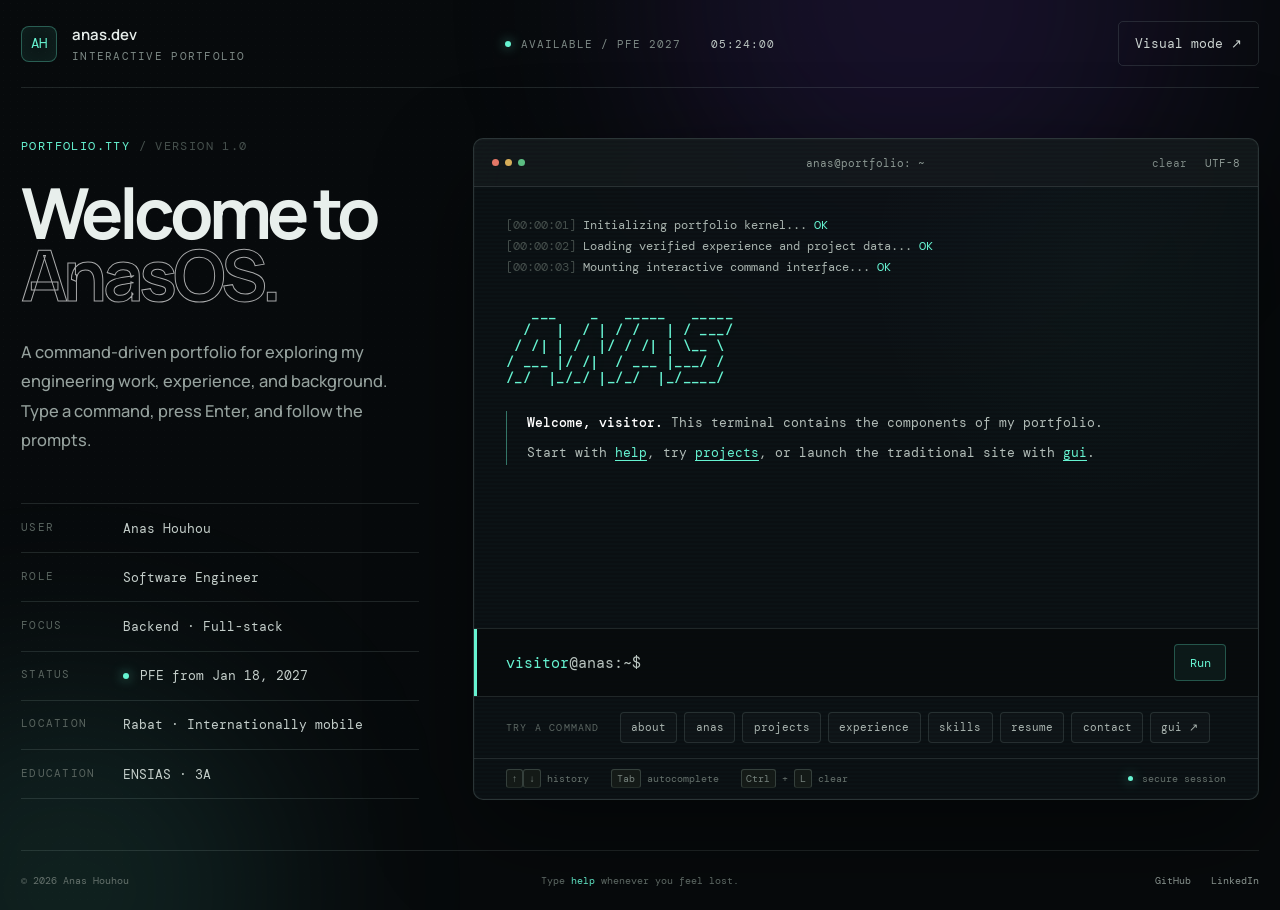
==== commit 99e40d96: "Add immersive ASCII identity probe" ====
--- a/index.html
+++ b/index.html
@@ -87,6 +87,7 @@
           <span>TRY A COMMAND</span>
           <div>
             <button type="button" data-command="about">about</button>
+            <button type="button" data-command="anas">anas</button>
             <button type="button" data-command="projects">projects</button>
             <button type="button" data-command="experience">experience</button>
             <button type="button" data-command="skills">skills</button>
@@ -105,6 +106,50 @@
       </section>
     </main>
 
+    <dialog class="identity-probe" id="identity-probe" aria-labelledby="probe-title">
+      <div class="probe-shell">
+        <header class="probe-header">
+          <div><i aria-hidden="true"></i><span>IDENTITY_PROBE.EXE</span></div>
+          <span class="probe-live"><i aria-hidden="true"></i> LIVE LOOP</span>
+          <button class="probe-close" id="probe-close" type="button" aria-label="Close identity probe">ESC&nbsp; ×</button>
+        </header>
+
+        <div class="probe-grid">
+          <div class="probe-visual">
+            <video id="anas-ascii-video" muted loop playsinline preload="none" data-poster="assets/anas-ascii-poster.jpg" aria-label="Rotating ASCII portrait of Anas Houhou">
+              <source data-src="assets/anas-ascii.mp4" type="video/mp4">
+            </video>
+            <span class="probe-tint" aria-hidden="true"></span>
+            <span class="probe-scan" aria-hidden="true"></span>
+            <span class="probe-corner probe-corner-tl" aria-hidden="true"></span>
+            <span class="probe-corner probe-corner-tr" aria-hidden="true"></span>
+            <span class="probe-corner probe-corner-bl" aria-hidden="true"></span>
+            <span class="probe-corner probe-corner-br" aria-hidden="true"></span>
+            <span class="probe-axis" aria-hidden="true">Y-AXIS / 360°</span>
+            <span class="probe-frame-count" id="probe-frame-count" aria-hidden="true">FRAME 000</span>
+          </div>
+
+          <aside class="probe-profile">
+            <p class="probe-overline">PERSONNEL RECORD / 01</p>
+            <h2 id="probe-title">ANAS<br>HOUHOU</h2>
+            <p class="probe-intro">The face behind the terminal. Software engineering student at ENSIAS, building backend and full-stack systems from requirements to production.</p>
+            <dl>
+              <div><dt>CLASS</dt><dd>SOFTWARE ENG.</dd></div>
+              <div><dt>BASE</dt><dd>RABAT, MA</dd></div>
+              <div><dt>RENDER</dt><dd>ASCII / 30 FPS</dd></div>
+              <div><dt>ROTATION</dt><dd>VERTICAL AXIS</dd></div>
+              <div><dt>STATUS</dt><dd class="success">AVAILABLE · PFE 2027</dd></div>
+            </dl>
+            <div class="probe-wave" aria-hidden="true"><i></i><i></i><i></i><i></i><i></i><i></i><i></i><i></i><i></i><i></i><i></i><i></i></div>
+            <div class="probe-controls">
+              <button id="probe-toggle" type="button">PAUSE STREAM</button>
+              <button id="probe-return" type="button">RETURN TO TERMINAL</button>
+            </div>
+          </aside>
+        </div>
+      </div>
+    </dialog>
+
     <footer class="site-footer">
       <span>© <span id="year"></span> Anas Houhou</span>
       <span>Type <button type="button" data-command="help">help</button> whenever you feel lost.</span>
--- a/styles.css
+++ b/styles.css
@@ -16,7 +16,7 @@
 }
 
 * { box-sizing: border-box; }
-html { min-height: 100%; scroll-behavior: smooth; }
+html { min-height: 100%; scroll-behavior: smooth; font-size: 20px; }
 body { min-height: 100vh; margin: 0; overflow-x: hidden; background: var(--bg); color: var(--text); font-family: var(--mono); }
 button, input { font: inherit; }
 button, a { -webkit-tap-highlight-color: transparent; }
@@ -30,74 +30,76 @@
 .glow-one { width: 26rem; height: 26rem; top: -13rem; right: 8%; background: rgba(73, 38, 132, .24); }
 .glow-two { width: 21rem; height: 21rem; bottom: -10rem; left: -7rem; background: rgba(var(--accent-rgb), .1); }
 
-.topbar { width: min(1420px, calc(100% - 42px)); height: 78px; margin-inline: auto; display: grid; grid-template-columns: 1fr auto 1fr; align-items: center; border-bottom: 1px solid var(--line); }
+.topbar { width: min(1420px, calc(100% - 42px)); height: 88px; margin-inline: auto; display: grid; grid-template-columns: 1fr auto 1fr; align-items: center; border-bottom: 1px solid var(--line); }
 .identity { display: flex; align-items: center; gap: .75rem; width: max-content; text-decoration: none; }
 .identity-mark { display: grid; width: 36px; height: 36px; place-items: center; border: 1px solid rgba(var(--accent-rgb), .32); border-radius: 8px; background: rgba(var(--accent-rgb), .06); color: var(--accent); font-size: .68rem; box-shadow: inset 0 0 18px rgba(var(--accent-rgb), .04); }
 .identity-copy { display: grid; gap: .18rem; }
-.identity-copy strong { font: 600 .72rem var(--sans); }
-.identity-copy small { color: var(--muted); font-size: .48rem; text-transform: uppercase; letter-spacing: .12em; }
-.system-meta { display: flex; align-items: center; gap: 1.5rem; color: var(--muted); font-size: .49rem; letter-spacing: .09em; }
+.identity-copy strong { font: 600 .75rem var(--sans); }
+.identity-copy small { color: var(--muted); font-size: .53rem; text-transform: uppercase; letter-spacing: .12em; }
+.system-meta { display: flex; align-items: center; gap: 1.5rem; color: var(--muted); font-size: .54rem; letter-spacing: .09em; }
 .system-meta span:first-child { display: flex; align-items: center; gap: .5rem; }
 .system-meta i, .profile-facts dd i, .connection i { width: 6px; height: 6px; border-radius: 50%; background: var(--accent); box-shadow: 0 0 12px rgba(var(--accent-rgb), .7); }
 .system-clock { color: #bdc7c3; }
-.gui-link { justify-self: end; padding: .65rem .8rem; border: 1px solid var(--line); border-radius: 5px; color: #cbd3d0; font-size: .58rem; text-decoration: none; transition: border-color .2s, color .2s, background .2s; }
+.gui-link { justify-self: end; padding: .65rem .8rem; border: 1px solid var(--line); border-radius: 5px; color: #cbd3d0; font-size: .64rem; text-decoration: none; transition: border-color .2s, color .2s, background .2s; }
 .gui-link:hover { border-color: rgba(var(--accent-rgb), .4); background: rgba(var(--accent-rgb), .06); color: var(--accent); }
 
-.page-shell { width: min(1420px, calc(100% - 42px)); min-height: calc(100vh - 132px); margin-inline: auto; display: grid; grid-template-columns: minmax(280px, .75fr) minmax(600px, 1.55fr); gap: clamp(2rem, 5vw, 6rem); align-items: center; padding: 3rem 0; }
+.page-shell { width: min(1420px, calc(100% - 42px)); min-height: calc(100vh - 148px); margin-inline: auto; display: grid; grid-template-columns: minmax(300px, .76fr) minmax(620px, 1.5fr); gap: clamp(2rem, 4.2vw, 5rem); align-items: center; padding: 2.5rem 0; }
 .welcome { align-self: center; }
-.overline { margin: 0 0 1.4rem; color: var(--faint); font-size: .51rem; letter-spacing: .12em; }
+.overline { margin: 0 0 1.4rem; color: var(--faint); font-size: .58rem; letter-spacing: .12em; }
 .overline span { color: var(--accent); }
 .welcome h1 { margin: 0; font: 700 clamp(3.4rem, 5.5vw, 6.4rem)/.88 var(--sans); letter-spacing: -.065em; }
 .welcome h1 em { color: transparent; font-style: normal; -webkit-text-stroke: 1px rgba(255,255,255,.65); text-stroke: 1px rgba(255,255,255,.65); }
-.welcome-text { max-width: 470px; margin: 1.6rem 0 2.4rem; color: var(--muted); font: 500 .77rem/1.8 var(--sans); }
+.welcome-text { max-width: 500px; margin: 1.6rem 0 2.4rem; color: #96a29e; font: 500 .82rem/1.78 var(--sans); }
 .profile-facts { margin: 0; border-top: 1px solid var(--line); }
 .profile-facts div { display: grid; grid-template-columns: 82px 1fr; gap: 1rem; padding: .78rem 0; border-bottom: 1px solid var(--line); }
-.profile-facts dt { color: var(--faint); font-size: .47rem; letter-spacing: .12em; }
-.profile-facts dd { display: flex; align-items: center; gap: .55rem; margin: 0; color: #bdc7c3; font-size: .58rem; }
+.profile-facts dt { color: #59645f; font-size: .53rem; letter-spacing: .12em; }
+.profile-facts dd { display: flex; align-items: center; gap: .55rem; margin: 0; color: #c4ceca; font-size: .65rem; }
 
 .terminal { position: relative; overflow: hidden; border: 1px solid rgba(175,211,199,.2); border-radius: 10px; background: var(--panel); box-shadow: 0 35px 100px rgba(0,0,0,.45), 0 0 0 1px rgba(255,255,255,.02) inset; backdrop-filter: blur(18px); }
-.terminal::before { content: ""; position: absolute; z-index: 0; inset: 0; pointer-events: none; background: linear-gradient(rgba(var(--accent-rgb), .018) 50%, transparent 50%); background-size: 100% 4px; opacity: .6; }
-.terminal-chrome { position: relative; z-index: 2; height: 42px; display: grid; grid-template-columns: 1fr auto 1fr; align-items: center; padding: 0 .85rem; border-bottom: 1px solid var(--line); background: rgba(255,255,255,.022); color: var(--muted); font-size: .49rem; }
+.terminal::before { content: ""; position: absolute; z-index: 0; inset: 0; pointer-events: none; background: linear-gradient(rgba(var(--accent-rgb), .02) 50%, transparent 50%); background-size: 100% 4px; opacity: .7; }
+.terminal::after { content: ""; position: absolute; z-index: 1; left: 0; right: 0; top: -18%; height: 18%; pointer-events: none; background: linear-gradient(to bottom, transparent, rgba(var(--accent-rgb), .045), transparent); animation: scan 9s linear infinite; }
+@keyframes scan { to { transform: translateY(680px); } }
+.terminal-chrome { position: relative; z-index: 2; height: 48px; display: grid; grid-template-columns: 1fr auto 1fr; align-items: center; padding: 0 .9rem; border-bottom: 1px solid var(--line); background: rgba(255,255,255,.026); color: #8b9792; font-size: .55rem; }
 .window-dots { display: flex; gap: 6px; }
 .window-dots i { width: 7px; height: 7px; border-radius: 50%; background: #3d4743; }
 .window-dots i:first-child { background: #e47767; }.window-dots i:nth-child(2) { background: #d6ad59; }.window-dots i:last-child { background: #5bbd82; }
 .terminal-actions { justify-self: end; display: flex; align-items: center; gap: .9rem; }
-.terminal-actions button { padding: 0; border: 0; background: none; color: var(--muted); font-size: .49rem; cursor: pointer; }
+.terminal-actions button { padding: 0; border: 0; background: none; color: var(--muted); font-size: .55rem; cursor: pointer; }
 .terminal-actions button:hover { color: var(--accent); }
 
-.terminal-output { position: relative; z-index: 1; height: clamp(330px, 47vh, 500px); overflow-y: auto; padding: 1.4rem 1.6rem 1.8rem; scrollbar-width: thin; scrollbar-color: #34413c transparent; }
+.terminal-output { position: relative; z-index: 2; height: clamp(390px, 49vh, 550px); overflow-y: auto; padding: 1.4rem 1.6rem 1.8rem; background: radial-gradient(circle at 80% 18%, rgba(var(--accent-rgb), .025), transparent 34%); scrollbar-width: thin; scrollbar-color: #34413c transparent; }
 .terminal-output::-webkit-scrollbar { width: 7px; }.terminal-output::-webkit-scrollbar-track { background: transparent; }.terminal-output::-webkit-scrollbar-thumb { background: #34413c; border-radius: 8px; }
-.boot-block { margin-bottom: 1.4rem; color: #9ba7a2; font-size: .53rem; line-height: 1.8; }
+.boot-block { margin-bottom: 1.4rem; color: #a8b3ae; font-size: .58rem; line-height: 1.8; }
 .boot-block p { margin: 0; }
 .dim { color: var(--faint); }.ok { color: var(--accent); font-weight: 400; }
-.ascii { margin: 0 0 1.25rem; color: var(--accent); font: 500 clamp(.56rem, .75vw, .75rem)/1.18 var(--mono); letter-spacing: .03em; text-shadow: 0 0 18px rgba(var(--accent-rgb), .15); }
-.system-welcome { max-width: 760px; padding-left: 1rem; border-left: 1px solid rgba(var(--accent-rgb), .45); color: #a9b4af; font-size: .59rem; line-height: 1.8; }
+.ascii { margin: 0 0 1.25rem; color: var(--accent); font: 500 clamp(.68rem, .8vw, .86rem)/1.18 var(--mono); letter-spacing: .03em; text-shadow: 0 0 22px rgba(var(--accent-rgb), .2); }
+.system-welcome { max-width: 760px; padding-left: 1rem; border-left: 1px solid rgba(var(--accent-rgb), .45); color: #b2bdb8; font-size: .67rem; line-height: 1.8; }
 .system-welcome p { margin: 0 0 .3rem; }
 .system-welcome strong { color: white; font-weight: 500; }
 .inline-command { padding: 0; border: 0; background: none; color: var(--accent); font: inherit; text-decoration: underline; text-underline-offset: 3px; cursor: pointer; }
 
 .terminal-form { position: relative; z-index: 3; min-height: 58px; display: flex; align-items: center; gap: .55rem; padding: .75rem 1.6rem; border-top: 1px solid var(--line); border-bottom: 1px solid var(--line); background: rgba(6,10,11,.75); }
-.terminal-form label { flex: none; color: #aeb9b4; font-size: .7rem; }
+.terminal-form label { flex: none; color: #b9c4bf; font-size: .74rem; }
 .terminal-form label span { color: var(--accent); }
-.terminal-form input { min-width: 0; flex: 1; border: 0; outline: 0; background: transparent; color: white; font-size: .72rem; caret-color: var(--accent); }
-.terminal-form button { padding: .48rem .72rem; border: 1px solid rgba(var(--accent-rgb), .28); border-radius: 4px; background: rgba(var(--accent-rgb), .06); color: var(--accent); font-size: .52rem; cursor: pointer; }
+.terminal-form input { min-width: 0; flex: 1; border: 0; outline: 0; background: transparent; color: white; font-size: .76rem; caret-color: var(--accent); }
+.terminal-form button { padding: .48rem .72rem; border: 1px solid rgba(var(--accent-rgb), .28); border-radius: 4px; background: rgba(var(--accent-rgb), .06); color: var(--accent); font-size: .58rem; cursor: pointer; }
 .terminal-form:focus-within { box-shadow: inset 3px 0 0 var(--accent); }
 
 .command-deck { position: relative; z-index: 2; display: grid; grid-template-columns: auto 1fr; gap: 1rem; align-items: center; padding: .75rem 1.6rem; border-bottom: 1px solid var(--line); }
-.command-deck > span { color: var(--faint); font-size: .43rem; letter-spacing: .12em; }
+.command-deck > span { color: #5b6662; font-size: .5rem; letter-spacing: .12em; }
 .command-deck > div { display: flex; flex-wrap: wrap; gap: .35rem; }
-.command-deck button { padding: .36rem .52rem; border: 1px solid var(--line); border-radius: 4px; background: rgba(255,255,255,.018); color: #9ca8a3; font-size: .48rem; cursor: pointer; transition: color .2s, border-color .2s, background .2s; }
+.command-deck button { padding: .36rem .52rem; border: 1px solid var(--line); border-radius: 4px; background: rgba(255,255,255,.018); color: #aab5b0; font-size: .55rem; cursor: pointer; transition: color .2s, border-color .2s, background .2s; }
 .command-deck button:hover, .command-deck button:focus-visible { border-color: rgba(var(--accent-rgb), .42); background: rgba(var(--accent-rgb), .06); color: var(--accent); outline: 0; }
-.terminal-footer { position: relative; z-index: 2; min-height: 36px; display: flex; align-items: center; gap: 1.1rem; padding: 0 1.6rem; color: #53605b; font-size: .42rem; }
+.terminal-footer { position: relative; z-index: 2; min-height: 40px; display: flex; align-items: center; gap: 1.1rem; padding: 0 1.6rem; color: #65716c; font-size: .49rem; }
 kbd { padding: .12rem .24rem; border: 1px solid #35403c; border-bottom-color: #222b27; border-radius: 3px; background: #141a17; color: #76827d; font: inherit; }
 .connection { display: flex; align-items: center; gap: .45rem; margin-left: auto; }
 .connection i { width: 5px; height: 5px; }
 
 .command-entry { margin-top: 1.3rem; padding-top: 1.1rem; border-top: 1px dashed rgba(255,255,255,.08); animation: enter .25s ease both; }
 @keyframes enter { from { opacity: 0; transform: translateY(5px); } }
-.prompt-line { margin: 0 0 .8rem; color: #d9e0dc; font-size: .64rem; }
+.prompt-line { margin: 0 0 .8rem; color: #e1e7e4; font-size: .72rem; }
 .prompt-line span { color: var(--accent); }
-.response { color: #a8b3ae; font-size: .59rem; line-height: 1.75; }
+.response { color: #b1bcb7; font-size: .67rem; line-height: 1.75; }
 .response p { margin: 0 0 .75rem; }
 .response strong { color: #f1f5f3; font-weight: 500; }
 .response .accent { color: var(--accent); }
@@ -108,24 +110,76 @@
 .command-row button { width: max-content; padding: 0; border: 0; background: none; color: var(--accent); font: inherit; cursor: pointer; }
 .command-row span { color: #7d8985; }
 .output-card { margin: .8rem 0; padding: 1rem; border: 1px solid var(--line); border-left: 2px solid var(--accent); background: rgba(255,255,255,.02); }
-.output-card h3 { margin: 0 0 .45rem; color: white; font: 600 .72rem var(--sans); }
-.output-card .meta { margin-bottom: .65rem; color: var(--violet); font-size: .49rem; letter-spacing: .06em; }
+.output-card h3 { margin: 0 0 .45rem; color: white; font: 600 .8rem var(--sans); }
+.output-card .meta { margin-bottom: .65rem; color: var(--violet); font-size: .55rem; letter-spacing: .06em; }
 .output-list { margin: .5rem 0 0; padding-left: 1rem; }
 .output-list li { margin: .35rem 0; }
 .project-item { display: grid; grid-template-columns: 28px 1fr auto; gap: .8rem; align-items: center; padding: .7rem 0; border-bottom: 1px solid rgba(255,255,255,.07); }
 .project-item > span:first-child { color: var(--faint); }
 .project-item strong { display: block; margin-bottom: .18rem; }
-.project-item small { color: var(--muted); font-size: .49rem; }
+.project-item small { color: var(--muted); font-size: .56rem; }
 .choice, .terminal-link { width: max-content; padding: .3rem .5rem; border: 1px solid var(--line); border-radius: 3px; background: rgba(255,255,255,.02); color: var(--accent); font: inherit; text-decoration: none; cursor: pointer; }
 .choice:hover, .terminal-link:hover { border-color: rgba(var(--accent-rgb), .45); background: rgba(var(--accent-rgb), .07); }
 .tech-tags { display: flex; flex-wrap: wrap; gap: .35rem; margin-top: .8rem; }
-.tech-tags span { padding: .25rem .4rem; border: 1px solid var(--line); border-radius: 3px; color: #909d97; font-size: .46rem; }
+.tech-tags span { padding: .25rem .4rem; border: 1px solid var(--line); border-radius: 3px; color: #9eaaa4; font-size: .53rem; }
 .link-row { display: flex; flex-wrap: wrap; gap: .45rem; margin-top: .8rem; }
 .error { color: #ff9f89; }.success { color: var(--accent); }
 .nested-hint { margin-top: .8rem !important; color: #6c7873; }
 .nested-hint code { color: var(--violet); }
-
-.site-footer { width: min(1420px, calc(100% - 42px)); min-height: 54px; margin-inline: auto; display: grid; grid-template-columns: 1fr auto 1fr; align-items: center; border-top: 1px solid var(--line); color: #53605b; font-size: .45rem; }
+.neofetch { display: grid; grid-template-columns: auto 1fr; gap: 1.5rem; align-items: center; }
+.neofetch pre { margin: 0; color: var(--accent); font: 500 .72rem/1.2 var(--mono); text-shadow: 0 0 20px rgba(var(--accent-rgb), .25); }
+.neofetch dl { margin: 0; }
+.neofetch dl div { display: grid; grid-template-columns: 92px 1fr; gap: .8rem; padding: .2rem 0; }
+.neofetch dt { color: var(--violet); }
+.neofetch dd { margin: 0; color: #b9c4bf; }
+
+body.probe-open { overflow: hidden; }
+.identity-probe { width: min(1120px, calc(100% - 24px)); max-width: none; max-height: calc(100dvh - 24px); margin: auto; padding: 0; overflow: hidden; border: 1px solid rgba(var(--accent-rgb), .35); border-radius: 10px; background: #030506; color: var(--text); box-shadow: 0 40px 140px rgba(0,0,0,.82), 0 0 60px rgba(var(--accent-rgb), .08); }
+.identity-probe[open] { animation: probe-in .42s cubic-bezier(.2,.75,.2,1) both; }
+.identity-probe::backdrop { background: rgba(1,3,4,.82); backdrop-filter: blur(14px) saturate(.7); }
+@keyframes probe-in { from { opacity: 0; transform: scale(.975) translateY(12px); } }
+.probe-shell { position: relative; overflow: hidden; background: radial-gradient(circle at 25% 35%, rgba(var(--accent-rgb), .045), transparent 36%), #030506; }
+.probe-shell::after { content: ""; position: absolute; z-index: 5; inset: 0; pointer-events: none; opacity: .22; background-image: radial-gradient(rgba(255,255,255,.2) .45px, transparent .45px); background-size: 5px 5px; mix-blend-mode: soft-light; }
+.probe-header { position: sticky; z-index: 7; top: 0; height: 48px; display: grid; grid-template-columns: 1fr auto 1fr; align-items: center; padding: 0 1rem; border-bottom: 1px solid rgba(var(--accent-rgb), .18); background: rgba(3,5,6,.96); color: #84908b; font-size: .52rem; letter-spacing: .08em; }
+.probe-header > div, .probe-live { display: flex; align-items: center; gap: .5rem; }
+.probe-header i { display: block; width: 6px; height: 6px; border-radius: 50%; background: var(--accent); box-shadow: 0 0 12px rgba(var(--accent-rgb), .8); }
+.probe-live { color: var(--accent); }
+.probe-live i { animation: probe-pulse 1.4s ease-in-out infinite; }
+@keyframes probe-pulse { 50% { opacity: .3; box-shadow: 0 0 4px rgba(var(--accent-rgb), .25); } }
+.probe-close { justify-self: end; padding: .35rem .5rem; border: 1px solid transparent; background: none; color: #77837e; font-size: .5rem; letter-spacing: .08em; cursor: pointer; }
+.probe-close:hover, .probe-close:focus-visible { border-color: rgba(var(--accent-rgb), .3); color: var(--accent); outline: 0; }
+.probe-grid { display: grid; grid-template-columns: minmax(0, 1.55fr) minmax(300px, .72fr); min-height: 0; }
+.probe-visual { position: relative; height: min(76vh, 760px); min-height: 560px; overflow: hidden; isolation: isolate; background: #000; }
+.probe-visual video { position: absolute; z-index: 0; inset: 0; width: 100%; height: 100%; object-fit: contain; filter: contrast(1.06) brightness(1.04); }
+.probe-tint { position: absolute; z-index: 1; inset: 0; pointer-events: none; background: var(--accent); mix-blend-mode: multiply; }
+.probe-scan { position: absolute; z-index: 2; left: 0; right: 0; top: -22%; height: 18%; pointer-events: none; opacity: .35; background: linear-gradient(to bottom, transparent, rgba(255,255,255,.12), rgba(var(--accent-rgb), .28), transparent); filter: blur(2px); animation: probe-scan 4.8s linear infinite; }
+@keyframes probe-scan { to { transform: translateY(690px); } }
+.probe-corner { position: absolute; z-index: 3; width: 34px; height: 34px; pointer-events: none; border-color: rgba(var(--accent-rgb), .72); }
+.probe-corner-tl { top: 18px; left: 18px; border-top: 1px solid; border-left: 1px solid; }
+.probe-corner-tr { top: 18px; right: 18px; border-top: 1px solid; border-right: 1px solid; }
+.probe-corner-bl { bottom: 18px; left: 18px; border-bottom: 1px solid; border-left: 1px solid; }
+.probe-corner-br { right: 18px; bottom: 18px; border-right: 1px solid; border-bottom: 1px solid; }
+.probe-axis, .probe-frame-count { position: absolute; z-index: 3; bottom: 25px; color: rgba(var(--accent-rgb), .72); font-size: .48rem; letter-spacing: .12em; text-shadow: 0 0 12px rgba(var(--accent-rgb), .45); }
+.probe-axis { left: 30px; }
+.probe-frame-count { right: 30px; font-variant-numeric: tabular-nums; }
+.probe-profile { position: relative; z-index: 6; display: flex; flex-direction: column; padding: clamp(1.5rem, 3vw, 2.8rem); border-left: 1px solid rgba(var(--accent-rgb), .16); background: linear-gradient(145deg, rgba(255,255,255,.026), transparent 45%); }
+.probe-overline { margin: 0 0 1.4rem; color: var(--accent); font-size: .5rem; letter-spacing: .14em; }
+.probe-profile h2 { margin: 0 0 1.4rem; color: #edf5f2; font: 700 clamp(2.2rem, 4vw, 3.8rem)/.86 var(--sans); letter-spacing: -.055em; }
+.probe-intro { margin: 0 0 1.6rem; color: #8e9b96; font: 500 .68rem/1.75 var(--sans); }
+.probe-profile dl { margin: 0; border-top: 1px solid var(--line); }
+.probe-profile dl div { display: grid; grid-template-columns: 78px 1fr; gap: .7rem; padding: .65rem 0; border-bottom: 1px solid var(--line); }
+.probe-profile dt { color: #52605b; font-size: .5rem; letter-spacing: .1em; }
+.probe-profile dd { margin: 0; color: #b8c3bf; font-size: .56rem; letter-spacing: .04em; }
+.probe-wave { height: 40px; display: flex; align-items: center; gap: 4px; margin: auto 0 1.2rem; opacity: .6; }
+.probe-wave i { flex: 1; max-width: 8px; height: 28%; background: var(--accent); box-shadow: 0 0 8px rgba(var(--accent-rgb), .2); animation: probe-wave 1.1s ease-in-out infinite alternate; }
+.probe-wave i:nth-child(2n) { height: 65%; animation-delay: -.35s; }.probe-wave i:nth-child(3n) { height: 100%; animation-delay: -.7s; }.probe-wave i:nth-child(5n) { height: 42%; animation-delay: -.15s; }
+@keyframes probe-wave { to { transform: scaleY(.28); opacity: .35; } }
+.probe-controls { display: grid; gap: .45rem; }
+.probe-controls button { padding: .62rem .75rem; border: 1px solid rgba(var(--accent-rgb), .25); border-radius: 3px; background: rgba(var(--accent-rgb), .055); color: var(--accent); font-size: .5rem; letter-spacing: .08em; cursor: pointer; }
+.probe-controls button:last-child { border-color: var(--line); background: transparent; color: #7d8985; }
+.probe-controls button:hover, .probe-controls button:focus-visible { border-color: rgba(var(--accent-rgb), .6); background: rgba(var(--accent-rgb), .1); color: var(--accent); outline: 0; }
+
+.site-footer { width: min(1420px, calc(100% - 42px)); min-height: 60px; margin-inline: auto; display: grid; grid-template-columns: 1fr auto 1fr; align-items: center; border-top: 1px solid var(--line); color: #65716c; font-size: .51rem; }
 .site-footer > span:nth-child(2) { text-align: center; }
 .site-footer button { padding: 0; border: 0; background: none; color: var(--accent); font: inherit; cursor: pointer; }
 .site-footer div { justify-self: end; display: flex; gap: 1rem; }
@@ -136,6 +190,7 @@
 body[data-theme="amber"] { --accent: #ffc86b; --accent-rgb: 255, 200, 107; }
 
 @media (max-width: 1000px) {
+  html { font-size: 18px; }
   .page-shell { grid-template-columns: 1fr; gap: 3rem; padding: 7rem 0 3rem; }
   .welcome { display: grid; grid-template-columns: 1fr 1fr; gap: 3rem; align-items: end; }
   .welcome-text { margin-bottom: 0; }
@@ -143,6 +198,7 @@
 }
 
 @media (max-width: 700px) {
+  html { font-size: 18px; }
   .topbar, .page-shell, .site-footer { width: calc(100% - 24px); }
   .topbar { grid-template-columns: 1fr auto; }
   .system-meta { display: none; }
@@ -160,11 +216,22 @@
   .command-grid { grid-template-columns: 1fr; }
   .project-item { grid-template-columns: 24px 1fr; }
   .project-item .choice { grid-column: 2; }
+  .neofetch { grid-template-columns: 1fr; }
+  .identity-probe { overflow-y: auto; }
+  .probe-header { grid-template-columns: 1fr auto; }
+  .probe-live { display: none; }
+  .probe-grid { grid-template-columns: 1fr; }
+  .probe-visual { height: min(59vh, 570px); min-height: 410px; }
+  .probe-profile { padding: 1.4rem; border-top: 1px solid rgba(var(--accent-rgb), .16); border-left: 0; }
+  .probe-profile h2 br { display: none; }
+  .probe-profile h2 { font-size: 2.4rem; }
+  .probe-wave { margin-top: 1.2rem; }
   .site-footer { grid-template-columns: 1fr auto; padding: 1rem 0; }
   .site-footer > span:nth-child(2) { display: none; }
 }
 
 @media (max-width: 430px) {
+  html { font-size: 17px; }
   .identity-copy { display: none; }
   .gui-link { font-size: .52rem; }
   .page-shell { width: calc(100% - 18px); }
@@ -174,6 +241,14 @@
   .terminal-chrome { grid-template-columns: 1fr auto; }
   .terminal-chrome > span { display: none; }
   .terminal-actions { grid-column: 2; }
+  .identity-probe { width: calc(100% - 10px); max-height: calc(100dvh - 10px); border-radius: 6px; }
+  .probe-header { padding-inline: .7rem; }
+  .probe-visual { min-height: 360px; }
+  .probe-axis, .probe-frame-count { bottom: 18px; font-size: .42rem; }
+  .probe-axis { left: 20px; }.probe-frame-count { right: 20px; }
+  .probe-corner { width: 24px; height: 24px; }
+  .probe-corner-tl, .probe-corner-tr { top: 12px; }.probe-corner-bl, .probe-corner-br { bottom: 12px; }
+  .probe-corner-tl, .probe-corner-bl { left: 12px; }.probe-corner-tr, .probe-corner-br { right: 12px; }
 }
 
 @media (prefers-reduced-motion: reduce) {
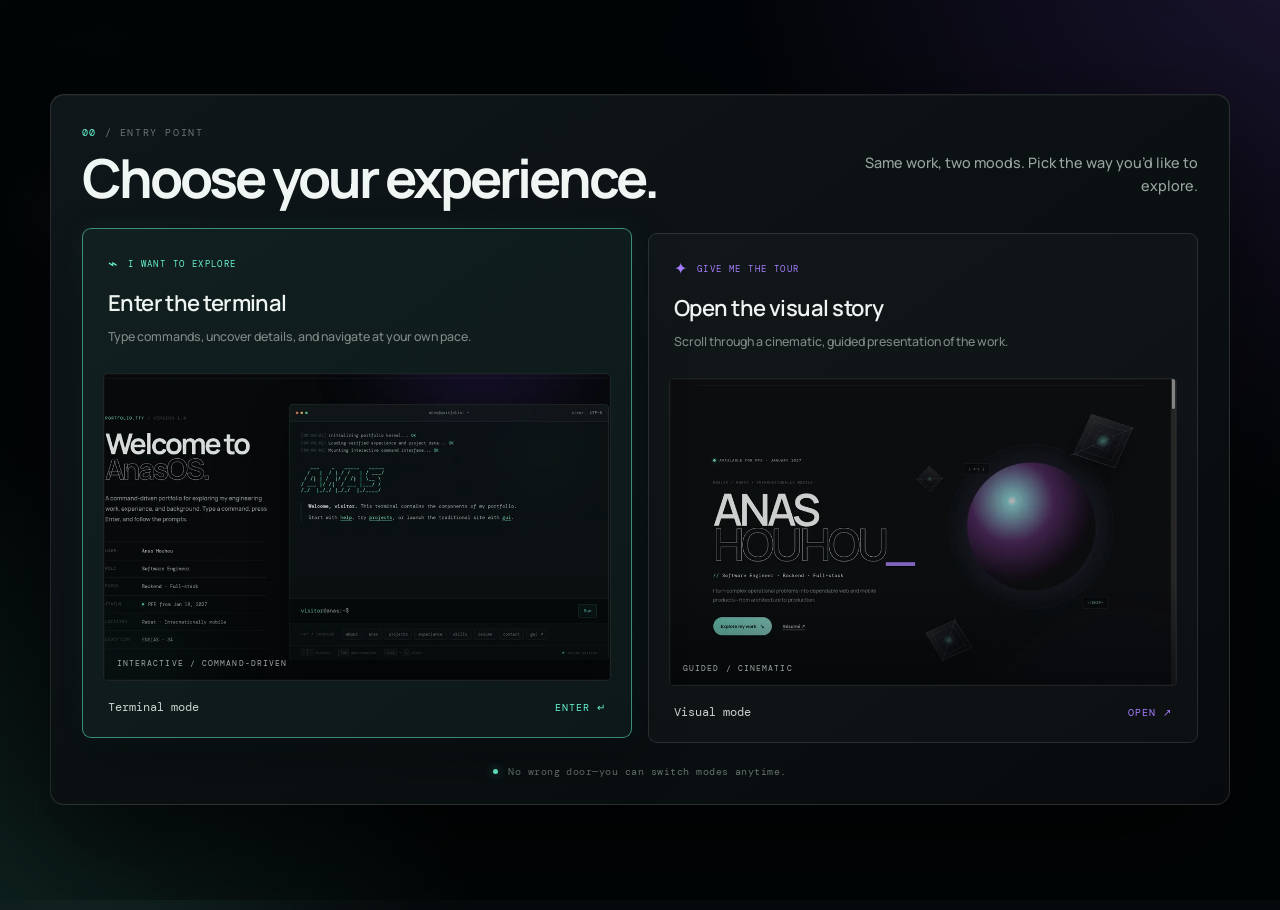
==== commit b40ff82d: "Add first-visit portfolio mode chooser" ====
--- a/index.html
+++ b/index.html
@@ -14,6 +14,17 @@
     <link rel="preconnect" href="https://fonts.googleapis.com">
     <link rel="preconnect" href="https://fonts.gstatic.com" crossorigin>
     <link href="https://fonts.googleapis.com/css2?family=DM+Mono:wght@300;400;500&family=Manrope:wght@500;600;700&display=swap" rel="stylesheet">
+    <script>
+      (() => {
+        try {
+          const mode = new URLSearchParams(window.location.search).get('mode');
+          if (mode === 'terminal') sessionStorage.setItem('anas-portfolio-mode', 'terminal');
+          if (!sessionStorage.getItem('anas-portfolio-mode')) document.documentElement.classList.add('mode-choice-open');
+        } catch {
+          document.documentElement.classList.add('mode-choice-open');
+        }
+      })();
+    </script>
     <link rel="stylesheet" href="styles.css">
     <script src="script.js" defer></script>
   </head>
@@ -22,6 +33,46 @@
     <div class="noise" aria-hidden="true"></div>
     <div class="glow glow-one" aria-hidden="true"></div>
     <div class="glow glow-two" aria-hidden="true"></div>
+
+    <section class="mode-chooser" id="mode-chooser" role="dialog" aria-modal="true" aria-labelledby="mode-chooser-title" aria-describedby="mode-chooser-copy">
+      <div class="mode-chooser-panel">
+        <header class="mode-chooser-heading">
+          <p><span>00</span> / ENTRY POINT</p>
+          <h2 id="mode-chooser-title">Choose your experience.</h2>
+          <p id="mode-chooser-copy">Same work, two moods. Pick the way you’d like to explore.</p>
+        </header>
+
+        <div class="mode-options">
+          <a class="mode-option mode-option-terminal" href="?mode=terminal" data-mode-choice="terminal">
+            <div class="mode-option-copy">
+              <div><span>⌁</span><p>I WANT TO EXPLORE</p></div>
+              <h3>Enter the terminal</h3>
+              <p>Type commands, uncover details, and navigate at your own pace.</p>
+            </div>
+            <figure>
+              <img src="assets/mode-terminal.webp" width="960" height="666" alt="Preview of the interactive terminal portfolio">
+              <span aria-hidden="true">INTERACTIVE / COMMAND-DRIVEN</span>
+            </figure>
+            <div class="mode-option-action"><span>Terminal mode</span><b aria-hidden="true">ENTER ↵</b></div>
+          </a>
+
+          <a class="mode-option mode-option-visual" href="gui.html" data-mode-choice="visual">
+            <div class="mode-option-copy">
+              <div><span>✦</span><p>GIVE ME THE TOUR</p></div>
+              <h3>Open the visual story</h3>
+              <p>Scroll through a cinematic, guided presentation of the work.</p>
+            </div>
+            <figure>
+              <img src="assets/mode-visual.webp" width="960" height="666" alt="Preview of the cinematic visual portfolio">
+              <span aria-hidden="true">GUIDED / CINEMATIC</span>
+            </figure>
+            <div class="mode-option-action"><span>Visual mode</span><b aria-hidden="true">OPEN ↗</b></div>
+          </a>
+        </div>
+
+        <p class="mode-chooser-note"><i aria-hidden="true"></i> No wrong door—you can switch modes anytime.</p>
+      </div>
+    </section>
 
     <header class="topbar">
       <a class="identity" href="/" aria-label="Anas Houhou terminal home">
--- a/styles.css
+++ b/styles.css
@@ -29,6 +29,42 @@
 .glow { position: fixed; z-index: -2; border-radius: 50%; filter: blur(100px); pointer-events: none; }
 .glow-one { width: 26rem; height: 26rem; top: -13rem; right: 8%; background: rgba(73, 38, 132, .24); }
 .glow-two { width: 21rem; height: 21rem; bottom: -10rem; left: -7rem; background: rgba(var(--accent-rgb), .1); }
+
+html.mode-choice-open, html.mode-choice-open body { overflow: hidden; }
+.mode-chooser { position: fixed; z-index: 500; inset: 0; display: none; place-items: center; overflow-x: hidden; overflow-y: auto; padding: 1.2rem; background: radial-gradient(circle at 105% -12%, rgba(142,92,238,.2), transparent 31rem), radial-gradient(circle at -7% 112%, rgba(var(--accent-rgb), .14), transparent 29rem), rgba(3,6,7,.96); backdrop-filter: blur(22px) saturate(.75); }
+html.mode-choice-open .mode-chooser { display: grid; animation: mode-backdrop-in .45s ease both; }
+.mode-chooser.is-leaving { animation: mode-backdrop-out .32s ease both; }
+@keyframes mode-backdrop-in { from { opacity: 0; } }
+@keyframes mode-backdrop-out { to { opacity: 0; } }
+.mode-chooser-panel { width: min(1180px, 100%); padding: clamp(1.2rem, 2.4vw, 2.2rem); border: 1px solid rgba(255,255,255,.12); border-radius: 14px; background: linear-gradient(145deg, rgba(16,23,26,.98), rgba(7,11,13,.98)); box-shadow: 0 40px 120px rgba(0,0,0,.62), inset 0 1px rgba(255,255,255,.035); animation: mode-panel-in .55s cubic-bezier(.2,.75,.2,1) both; }
+@keyframes mode-panel-in { from { opacity: 0; transform: translateY(16px) scale(.985); } }
+.mode-chooser-heading { display: grid; grid-template-columns: 1fr auto; align-items: end; gap: .6rem 2rem; margin-bottom: 1.5rem; }
+.mode-chooser-heading > p:first-child { grid-column: 1 / -1; margin: 0; color: #697570; font-size: .5rem; letter-spacing: .16em; }
+.mode-chooser-heading > p:first-child span { color: var(--accent); }
+.mode-chooser-heading h2 { margin: 0; color: #f0f6f3; font: 700 clamp(2rem, 4.2vw, 4.1rem)/.95 var(--sans); letter-spacing: -.055em; }
+.mode-chooser-heading > p:last-child { max-width: 390px; margin: 0 0 .25rem; color: #98a49f; font: 500 .72rem/1.65 var(--sans); text-align: right; }
+.mode-options { display: grid; grid-template-columns: repeat(2, minmax(0, 1fr)); gap: .8rem; }
+.mode-option { position: relative; overflow: hidden; padding: 1rem; border: 1px solid rgba(255,255,255,.12); border-radius: 9px; background: rgba(255,255,255,.025); color: inherit; text-decoration: none; transition: transform .3s ease, border-color .3s ease, background .3s ease, box-shadow .3s ease; }
+.mode-option:hover, .mode-option:focus-visible { z-index: 1; transform: translateY(-5px); border-color: rgba(var(--accent-rgb), .52); background: rgba(var(--accent-rgb), .045); box-shadow: 0 24px 54px rgba(0,0,0,.28), 0 0 30px rgba(var(--accent-rgb), .055); outline: 0; }
+.mode-option-visual:hover, .mode-option-visual:focus-visible { border-color: rgba(166,124,255,.62); background: rgba(166,124,255,.045); box-shadow: 0 24px 54px rgba(0,0,0,.28), 0 0 30px rgba(166,124,255,.07); }
+.mode-option-copy { min-height: 124px; padding: .2rem .25rem .9rem; }
+.mode-option-copy > div { display: flex; align-items: center; gap: .5rem; margin-bottom: .7rem; color: var(--accent); }
+.mode-option-visual .mode-option-copy > div { color: var(--violet); }
+.mode-option-copy > div span { font-size: .82rem; }
+.mode-option-copy > div p { margin: 0; font-size: .47rem; letter-spacing: .15em; }
+.mode-option h3 { margin: 0 0 .42rem; color: #eef4f1; font: 600 1.1rem var(--sans); letter-spacing: -.025em; }
+.mode-option-copy > p { max-width: 430px; margin: 0; color: #7f8b86; font: 500 .62rem/1.55 var(--sans); }
+.mode-option figure { position: relative; aspect-ratio: 16 / 9.7; margin: 0; overflow: hidden; border: 1px solid rgba(255,255,255,.1); border-radius: 5px; background: #070a0b; }
+.mode-option figure::after { content: ""; position: absolute; inset: 0; pointer-events: none; background: linear-gradient(to top, rgba(2,5,6,.58), transparent 35%); box-shadow: inset 0 0 0 1px rgba(255,255,255,.025); }
+.mode-option img { width: 100%; height: 100%; display: block; object-fit: cover; filter: saturate(.84) brightness(.84); transition: transform .55s cubic-bezier(.2,.7,.2,1), filter .4s ease; }
+.mode-option:hover img, .mode-option:focus-visible img { transform: scale(1.025); filter: saturate(1) brightness(.92); }
+.mode-option figure > span { position: absolute; z-index: 2; left: .65rem; bottom: .55rem; color: rgba(230,240,235,.68); font-size: .42rem; letter-spacing: .13em; }
+.mode-option-action { display: flex; justify-content: space-between; align-items: center; padding: .9rem .25rem .1rem; }
+.mode-option-action span { color: #c8d1cd; font-size: .6rem; }
+.mode-option-action b { color: var(--accent); font-size: .5rem; font-weight: 400; letter-spacing: .1em; }
+.mode-option-visual .mode-option-action b { color: var(--violet); }
+.mode-chooser-note { display: flex; justify-content: center; align-items: center; gap: .5rem; margin: 1.1rem 0 -.25rem; color: #66726d; font-size: .48rem; letter-spacing: .05em; }
+.mode-chooser-note i { width: 5px; height: 5px; border-radius: 50%; background: var(--accent); box-shadow: 0 0 10px rgba(var(--accent-rgb), .6); }
 
 .topbar { width: min(1420px, calc(100% - 42px)); height: 88px; margin-inline: auto; display: grid; grid-template-columns: 1fr auto 1fr; align-items: center; border-bottom: 1px solid var(--line); }
 .identity { display: flex; align-items: center; gap: .75rem; width: max-content; text-decoration: none; }
@@ -201,6 +237,16 @@
   html { font-size: 18px; }
   .topbar, .page-shell, .site-footer { width: calc(100% - 24px); }
   .topbar { grid-template-columns: 1fr auto; }
+  .mode-chooser { place-items: start center; padding: .55rem; }
+  .mode-chooser-panel { padding: 1rem; border-radius: 9px; }
+  .mode-chooser-heading { grid-template-columns: 1fr; gap: .6rem; margin-bottom: 1rem; }
+  .mode-chooser-heading h2 { font-size: clamp(2.3rem, 11vw, 3.5rem); }
+  .mode-chooser-heading > p:last-child { max-width: 100%; margin: 0; text-align: left; }
+  .mode-options { grid-template-columns: 1fr; }
+  .mode-option { padding: .75rem; }
+  .mode-option-copy { min-height: 0; padding-bottom: .75rem; }
+  .mode-option figure { aspect-ratio: 16 / 8.5; }
+  .mode-chooser-note { margin-bottom: .2rem; text-align: center; }
   .system-meta { display: none; }
   .page-shell { padding-top: 6rem; }
   .welcome { grid-template-columns: 1fr; gap: 2rem; }
@@ -254,4 +300,5 @@
 @media (prefers-reduced-motion: reduce) {
   html { scroll-behavior: auto; }
   *, *::before, *::after { animation-duration: .01ms !important; animation-iteration-count: 1 !important; }
-}
+  .mode-option, .mode-option img { transition: none; }
+}
